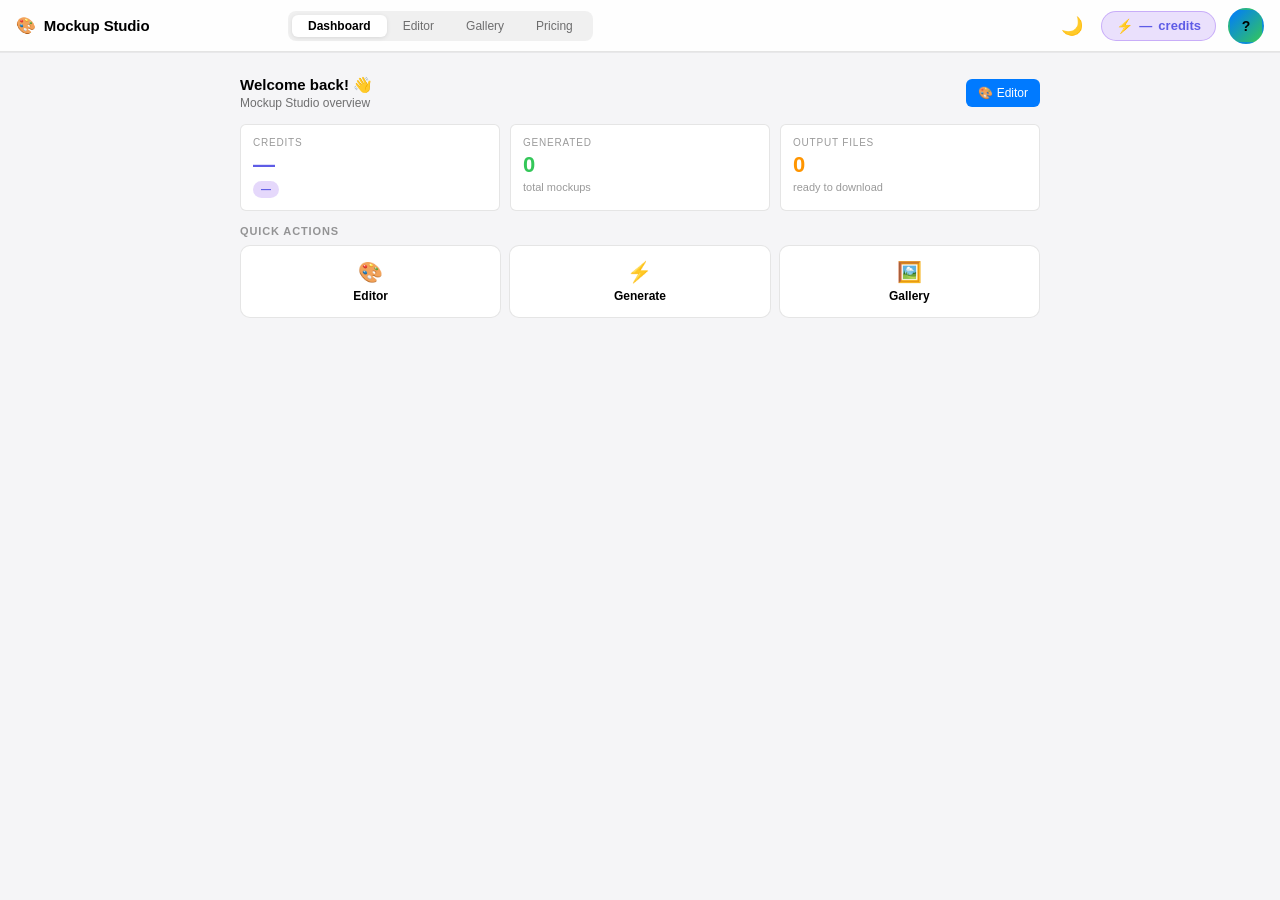
==== templates/index.html @ 8132e17b "feat: complete apple native aesthetic overhaul for all pages" ====
<!DOCTYPE html>
<html lang="en">
<head>
    <meta charset="UTF-8">
    <meta name="viewport" content="width=device-width, initial-scale=1.0">
    <title>Mockup Studio — Professional Mockup Generator</title>
    <meta name="description" content="Create stunning mockups with AI-powered background removal and perspective warping. Upload your designs, generate mockups in seconds.">
    <link rel="preconnect" href="https://fonts.googleapis.com">
    <link href="https://fonts.googleapis.com/css2?family=Inter:wght@300;400;500;600;700;800&display=swap" rel="stylesheet">
    <style>
        :root {
            /* LIGHT MODE (Apple HIG) */
            --bg-primary: #f5f5f7;
            --bg-secondary: #ffffff;
            --bg-card: #ffffff;
            --bg-card-hover: #f0f0f0;
            --border: rgba(0,0,0,0.1);
            --border-active: rgba(0,122,255,0.5);
            --purple: #007aff; /* Apple Blue */
            --purple-light: #5e5ce6;
            --purple-dark: #0056b3;
            --teal: #34c759; /* Apple Green */
            --teal-dark: #24a145;
            --text-primary: #000000;
            --text-secondary: rgba(0,0,0,0.55);
            --text-muted: rgba(0,0,0,0.4);
            --danger: #ff3b30;
            --warning: #ff9500;
            --success: #34c759;
            --radius: 10px;
            --radius-sm: 6px;
            --shadow: 0 4px 24px rgba(0,0,0,0.06);
            --shadow-purple: 0 4px 24px rgba(0,122,255,0.2);
            --sidebar-w: 260px;
            --navbar-h: 52px;
            --nav-bg: rgba(255,255,255,0.85);
            --sidebar-bg: rgba(242, 242, 247, 0.85);
            --modal-bg: rgba(255,255,255,0.85);
            --modal-overlay: rgba(0,0,0,0.2);
        }

        [data-theme="dark"] {
            /* DARK MODE (Apple HIG) */
            --bg-primary: #000000;
            --bg-secondary: #1c1c1e;
            --bg-card: #1c1c1e;
            --bg-card-hover: #2c2c2e;
            --border: rgba(255,255,255,0.15);
            --border-active: rgba(10,132,255,0.5);
            --purple: #0a84ff;
            --purple-light: #5e5ce6;
            --purple-dark: #005bb5;
            --teal: #30d158;
            --teal-dark: #24a145;
            --text-primary: #ffffff;
            --text-secondary: rgba(255,255,255,0.6);
            --text-muted: rgba(255,255,255,0.4);
            --danger: #ff453a;
            --warning: #ff9f0a;
            --success: #30d158;
            --radius: 10px;
            --radius-sm: 6px;
            --shadow: 0 4px 24px rgba(0,0,0,0.5);
            --shadow-purple: 0 4px 24px rgba(10,132,255,0.3);
            --nav-bg: rgba(30, 30, 30, 0.85);
            --sidebar-bg: rgba(40, 40, 43, 0.85);
            --modal-bg: rgba(30, 30, 30, 0.85);
            --modal-overlay: rgba(0,0,0,0.4);
        }

        * { box-sizing: border-box; margin: 0; padding: 0; }
        body {
            font-family: -apple-system, BlinkMacSystemFont, 'SF Pro Text', 'Helvetica Neue', sans-serif;
            -webkit-font-smoothing: antialiased;
            background: var(--bg-primary);
            color: var(--text-primary);
            min-height: 100vh;
            overflow: hidden;
            font-size: 13px;
        }

        /* SCROLLBAR */
        ::-webkit-scrollbar { width: 6px; }
        ::-webkit-scrollbar-track { background: transparent; }
        ::-webkit-scrollbar-thumb { background: rgba(255,255,255,0.1); border-radius: 3px; }

        /* NAVBAR (macOS Toolbar style) */
        .navbar {
            position: fixed; top: 0; left: 0; right: 0; height: var(--navbar-h);
            background: var(--nav-bg); backdrop-filter: saturate(180%) blur(20px);
            border-bottom: 0.5px solid var(--border);
            display: flex; align-items: center; padding: 0 16px; gap: 8px;
            z-index: 1000; box-shadow: 0 1px 0 rgba(0,0,0,0.05);
        }
        .nav-brand { font-size: 15px; font-weight: 600; display: flex; align-items: center; gap: 8px; text-decoration: none; color: var(--text-primary); width: 244px; letter-spacing: -0.01em; }
        .nav-tabs { display: flex; align-items: center; background: rgba(120,120,120,0.1); padding: 4px; border-radius: 8px; margin-left: 20px; }
        .nav-tab {
            padding: 4px 16px; border-radius: 6px; font-size: 12px; font-weight: 500;
            color: var(--text-secondary); cursor: pointer; transition: all 0.2s; border: none; background: transparent; font-family: inherit;
        }
        .nav-tab:hover { color: var(--text-primary); }
        .nav-tab.active { background: var(--bg-card); color: var(--text-primary); box-shadow: 0 1px 4px rgba(0,0,0,0.1); font-weight: 600; }
        .navbar-right { margin-left: auto; display: flex; align-items: center; gap: 12px; }

        .credit-badge {
            display: flex; align-items: center; gap: 6px;
            background: rgba(124,58,237,0.15); border: 1px solid rgba(124,58,237,0.3);
            border-radius: 20px; padding: 6px 14px; font-size: 13px; font-weight: 600;
            color: var(--purple-light); cursor: pointer; transition: all 0.2s;
        }
        .credit-badge:hover { background: rgba(124,58,237,0.25); }
        .credit-badge .icon { font-size: 14px; }
        .user-avatar {
            width: 36px; height: 36px; border-radius: 50%;
            background: linear-gradient(135deg, var(--purple), var(--teal));
            display: flex; align-items: center; justify-content: center;
            font-weight: 700; font-size: 14px; cursor: pointer;
            border: 2px solid transparent; transition: all 0.2s;
        }
        .user-avatar:hover { border-color: var(--purple-light); }

        /* LAYOUT */
        .app-layout {
            display: flex; height: 100vh; padding-top: var(--navbar-h);
        }
        .sidebar {
            width: var(--sidebar-w); background: var(--sidebar-bg); backdrop-filter: saturate(180%) blur(20px);
            border-right: 0.5px solid var(--border);
            display: flex; flex-direction: column; overflow: hidden;
            flex-shrink: 0;
        }
        .sidebar-content { flex: 1; overflow-y: auto; padding: 16px; display: flex; flex-direction: column; gap: 12px; }
        .main-area { flex: 1; overflow: hidden; display: flex; flex-direction: column; background: var(--bg-primary); }

        /* TABS CONTENT */
        .tab-content { display: none; height: 100%; overflow-y: auto; }
        .tab-content.active { display: flex; flex-direction: column; }

        /* CARDS / PANELS */
        .card {
            background: var(--bg-card); border: 1px solid var(--border);
            border-radius: var(--radius); padding: 16px;
            transition: all 0.2s;
        }
        .card:hover { border-color: rgba(255,255,255,0.12); }
        .card-title {
            font-size: 11px; font-weight: 600; text-transform: uppercase;
            letter-spacing: 0.08em; color: var(--text-muted); margin-bottom: 12px;
        }

        /* BUTTONS */
        .btn {
            display: inline-flex; align-items: center; justify-content: center; gap: 6px;
            padding: 6px 12px; border-radius: var(--radius-sm); font-size: 13px;
            font-weight: 500; cursor: pointer; border: none; font-family: inherit;
            transition: all 0.2s; text-decoration: none; width: 100%;
        }
        .btn-primary {
            background: var(--purple); color: white;
        }
        .btn-primary:hover { background: #0071e3; transform: scale(0.98); }
        .btn-success { background: var(--success); color: white; }
        .btn-success:hover { background: #28b84d; transform: scale(0.98); }
        .btn-ghost {
            background: rgba(255,255,255,0.1); color: var(--text-primary);
        }
        .btn-ghost:hover { background: var(--bg-card-hover); color: var(--text-primary); }
        .btn-danger { background: var(--danger); color: white; }
        .btn-danger:hover { background: #dc2626; }
        .btn-sm { padding: 7px 12px; font-size: 12px; }
        .btn-icon-only { width: 36px; height: 36px; padding: 0; }

        /* FILE UPLOAD */
        .upload-area {
            border: 1.5px dashed rgba(255,255,255,0.15); border-radius: var(--radius-sm);
            padding: 16px; text-align: center; cursor: pointer; transition: all 0.2s;
            background: transparent; position: relative; overflow: hidden;
        }
        .upload-area:hover { border-color: var(--purple); background: rgba(124,58,237,0.05); }
        .upload-area input { position: absolute; inset: 0; opacity: 0; cursor: pointer; width: 100%; }
        .upload-area-icon { font-size: 22px; margin-bottom: 6px; }
        .upload-area p { font-size: 12px; color: var(--text-secondary); line-height: 1.4; }
        .upload-area span { color: var(--purple-light); font-weight: 500; }

        /* FILE LIST */
        .file-list { display: flex; flex-direction: column; gap: 4px; max-height: 180px; overflow-y: auto; }
        .file-item {
            display: flex; align-items: center; gap: 8px; padding: 8px 10px;
            border-radius: var(--radius-sm); cursor: pointer; transition: all 0.15s;
            border: 1px solid transparent; font-size: 12px; color: var(--text-secondary);
        }
        .file-item:hover { background: var(--bg-card-hover); color: var(--text-primary); }
        .file-item.selected { background: rgba(124,58,237,0.15); border-color: rgba(124,58,237,0.4); color: var(--purple-light); }
        .file-item .file-thumb {
            width: 28px; height: 28px; border-radius: 4px; object-fit: cover;
            background: rgba(255,255,255,0.05); flex-shrink: 0;
        }
        .file-item .file-name { flex: 1; overflow: hidden; text-overflow: ellipsis; white-space: nowrap; }
        .file-item .del-btn {
            width: 22px; height: 22px; border-radius: 4px; border: none; background: transparent;
            color: var(--text-muted); cursor: pointer; display: none; align-items: center;
            justify-content: center; font-size: 13px; flex-shrink: 0; transition: all 0.15s;
            padding: 0;
        }
        .file-item:hover .del-btn { display: flex; }
        .file-item .del-btn:hover { background: rgba(239,68,68,0.15); color: var(--danger); }

        /* EDITOR WORKSPACE */
        .editor-layout { display: flex; height: 100%; }
        .editor-main { flex: 1; display: flex; flex-direction: column; align-items: center; justify-content: center; padding: 24px; overflow: hidden; }
        .workspace-container {
            position: relative; display: inline-block; user-select: none;
            border-radius: var(--radius); overflow: visible;
            box-shadow: 0 0 0 1px var(--border), var(--shadow);
            max-width: 100%; max-height: calc(100vh - var(--navbar-h) - 80px);
        }
        #tshirt-img { display: block; max-width: 100%; max-height: calc(100vh - var(--navbar-h) - 80px); border-radius: var(--radius); pointer-events: none; }
        #clip-container { position: absolute; top: 0; left: 0; width: 100%; height: 100%; pointer-events: none; clip-path: url(#my-clip); }
        #design-img { position: absolute; top: 0; left: 0; transform-origin: 0 0; opacity: 0.9; pointer-events: none; display: none; }
        #svg-overlay { position: absolute; top: 0; left: 0; width: 100%; height: 100%; z-index: 10; pointer-events: none; overflow: visible; display: none; }
        #poly-visible { fill: rgba(124,58,237,0.08); stroke: var(--purple-light); stroke-width: 2; stroke-dasharray: 5,3; cursor: move; pointer-events: fill; }
        #poly-mask { fill: rgba(239,68,68,0.12); stroke: var(--danger); stroke-width: 2; pointer-events: none; }
        .mask-point { fill: var(--danger); pointer-events: fill; cursor: pointer; }
        .edge-line { stroke: transparent; stroke-width: 16; pointer-events: fill; }
        .handle {
            position: absolute; width: 18px; height: 18px;
            background: var(--purple); border: 2.5px solid white;
            border-radius: 50%; transform: translate(-50%,-50%); cursor: grab;
            z-index: 20; display: none; box-shadow: 0 2px 8px rgba(124,58,237,0.5);
            transition: transform 0.1s, background 0.1s;
        }
        .handle:hover { transform: translate(-50%,-50%) scale(1.2); background: var(--purple-light); }
        .handle:active { cursor: grabbing; }
        .workspace-placeholder {
            display: flex; flex-direction: column; align-items: center; justify-content: center;
            gap: 16px; padding: 60px; color: var(--text-muted); text-align: center;
        }
        .workspace-placeholder .big-icon { font-size: 64px; opacity: 0.3; }
        .workspace-placeholder h3 { font-size: 18px; color: var(--text-secondary); }
        .workspace-placeholder p { font-size: 13px; line-height: 1.6; }

        /* DASHBOARD */
        .dashboard-grid { display: grid; grid-template-columns: repeat(auto-fit, minmax(200px, 1fr)); gap: 16px; }
        .stat-card {
            background: var(--bg-card); border: 1px solid var(--border);
            border-radius: var(--radius); padding: 20px; transition: all 0.2s;
        }
        .stat-card:hover { border-color: var(--border-active); transform: translateY(-2px); }
        .stat-card .stat-label { font-size: 11px; color: var(--text-muted); text-transform: uppercase; letter-spacing: 0.08em; margin-bottom: 8px; }
        .stat-card .stat-value { font-size: 32px; font-weight: 800; }
        .stat-card .stat-sub { font-size: 12px; color: var(--text-muted); margin-top: 4px; }
        .stat-purple .stat-value { color: var(--purple-light); }
        .stat-teal .stat-value { color: var(--teal); }
        .stat-warning .stat-value { color: var(--warning); }

        /* PRICING */
        .pricing-grid { display: grid; grid-template-columns: repeat(auto-fit, minmax(240px, 1fr)); gap: 20px; }
        .pricing-card {
            background: var(--bg-card); border: 1px solid var(--border);
            border-radius: var(--radius); padding: 24px; position: relative;
            transition: all 0.2s;
        }
        .pricing-card:hover { transform: translateY(-4px); box-shadow: var(--shadow); }
        .pricing-card.featured { border-color: var(--purple); background: rgba(124,58,237,0.08); }
        .pricing-card.featured::before {
            content: 'MOST POPULAR'; position: absolute; top: -12px; left: 50%; transform: translateX(-50%);
            background: var(--purple); color: white; font-size: 10px; font-weight: 700;
            padding: 3px 12px; border-radius: 20px; letter-spacing: 0.1em;
        }
        .plan-name { font-size: 14px; font-weight: 700; color: var(--text-secondary); margin-bottom: 8px; }
        .plan-price { font-size: 36px; font-weight: 800; margin-bottom: 4px; }
        .plan-price span { font-size: 14px; font-weight: 400; color: var(--text-muted); }
        .plan-credits { font-size: 13px; color: var(--purple-light); margin-bottom: 20px; font-weight: 600; }
        .plan-features { list-style: none; display: flex; flex-direction: column; gap: 10px; margin-bottom: 24px; }
        .plan-features li { font-size: 13px; color: var(--text-secondary); display: flex; align-items: center; gap: 8px; }
        .plan-features li::before { content: '✓'; color: var(--teal); font-weight: 700; }

        /* GALLERY */
        .gallery-grid { display: grid; grid-template-columns: repeat(auto-fill, minmax(200px, 1fr)); gap: 12px; }
        .gallery-item { position: relative; border-radius: var(--radius-sm); overflow: hidden; aspect-ratio: 1; background: var(--bg-card); border: 1px solid var(--border); cursor: pointer; group: true; }
        .gallery-item img { width: 100%; height: 100%; object-fit: cover; transition: transform 0.3s; }
        .gallery-item:hover img { transform: scale(1.05); }
        .gallery-item .overlay {
            position: absolute; inset: 0; background: rgba(0,0,0,0.6); opacity: 0;
            display: flex; align-items: center; justify-content: center;
            transition: opacity 0.2s;
        }
        .gallery-item:hover .overlay { opacity: 1; }

        /* TOASTS */
        .toast-container { position: fixed; bottom: 24px; right: 24px; z-index: 9999; display: flex; flex-direction: column; gap: 8px; }
        .toast {
            background: var(--bg-secondary); border: 1px solid var(--border);
            border-radius: var(--radius-sm); padding: 14px 18px; font-size: 13px;
            box-shadow: var(--shadow); display: flex; align-items: center; gap: 10px;
            animation: slideIn 0.3s ease; max-width: 320px;
        }
        .toast.success { border-left: 3px solid var(--success); }
        .toast.error { border-left: 3px solid var(--danger); }
        .toast.warning { border-left: 3px solid var(--warning); }
        @keyframes slideIn { from { transform: translateX(100%); opacity: 0; } to { transform: translateX(0); opacity: 1; } }
        @keyframes slideOut { to { transform: translateX(120%); opacity: 0; } }

        /* MODAL */
        .modal-overlay {
            position: fixed; inset: 0; background: var(--modal-overlay); backdrop-filter: blur(10px);
            z-index: 9000; display: none; align-items: center; justify-content: center;
        }
        .modal-overlay.open { display: flex; }
        .modal {
            background: var(--modal-bg); backdrop-filter: saturate(180%) blur(40px); border: 0.5px solid var(--border);
            border-radius: 18px; padding: 32px; width: 100%; max-width: 440px;
            box-shadow: 0 24px 80px rgba(0,0,0,0.4);
            animation: modalIn 0.25s cubic-bezier(0.175, 0.885, 0.32, 1.275);
        }
        @keyframes modalIn { from { transform: scale(0.95) translateY(10px); opacity: 0; } to { transform: scale(1) translateY(0); opacity: 1; } }
        .modal h2 { font-size: 22px; font-weight: 800; margin-bottom: 8px; }
        .modal p { color: var(--text-secondary); font-size: 13px; margin-bottom: 24px; }
        .modal-tabs { display: flex; border-bottom: 1px solid var(--border); margin-bottom: 24px; }
        .modal-tab { flex: 1; text-align: center; padding: 10px; cursor: pointer; font-size: 13px; font-weight: 600; color: var(--text-muted); border-bottom: 2px solid transparent; transition: all 0.2s; }
        .modal-tab.active { color: var(--purple-light); border-color: var(--purple); }
        .modal-form { display: none; flex-direction: column; gap: 14px; }
        .modal-form.active { display: flex; }
        .form-group { display: flex; flex-direction: column; gap: 6px; }
        .form-label { font-size: 12px; font-weight: 600; color: var(--text-secondary); }
        .form-input {
            background: var(--bg-card); border: 1px solid var(--border); border-radius: var(--radius-sm);
            padding: 11px 14px; font-size: 13px; color: var(--text-primary); font-family: inherit;
            transition: border-color 0.2s; outline: none;
        }
        .form-input:focus { border-color: var(--purple); }
        .form-divider { text-align: center; color: var(--text-muted); font-size: 12px; position: relative; }
        .form-divider::before, .form-divider::after { content: ''; position: absolute; top: 50%; width: 40%; height: 1px; background: var(--border); }
        .form-divider::before { left: 0; } .form-divider::after { right: 0; }

        /* LOADER OVERLAY */
        .loader-overlay {
            position: fixed; inset: 0; background: rgba(10,10,15,0.85); backdrop-filter: blur(4px);
            z-index: 9998; display: none; align-items: center; justify-content: center; flex-direction: column; gap: 20px;
        }
        .loader-overlay.open { display: flex; }
        .spinner { width: 48px; height: 48px; border: 3px solid rgba(124,58,237,0.2); border-top-color: var(--purple); border-radius: 50%; animation: spin 0.8s linear infinite; }
        @keyframes spin { to { transform: rotate(360deg); } }
        .loader-text { font-size: 15px; color: var(--text-secondary); }

        /* AD AREAS */
        .ad-container { border-radius: var(--radius-sm); overflow: hidden; }
        .ad-placeholder { background: rgba(255,255,255,0.02); border: 1px dashed rgba(255,255,255,0.08); border-radius: var(--radius-sm); padding: 12px; text-align: center; font-size: 11px; color: var(--text-muted); }

        /* BADGE */
        .badge { display: inline-flex; align-items: center; padding: 3px 8px; border-radius: 20px; font-size: 11px; font-weight: 600; }
        .badge-purple { background: rgba(124,58,237,0.2); color: var(--purple-light); }
        .badge-teal { background: rgba(6,214,160,0.15); color: var(--teal); }
        .badge-warning { background: rgba(245,158,11,0.15); color: var(--warning); }

        /* USER MENU */
        .user-dropdown {
            position: absolute; top: calc(var(--navbar-h) + 8px); right: 16px;
            background: var(--bg-secondary); border: 1px solid var(--border);
            border-radius: var(--radius); width: 220px; z-index: 1001;
            box-shadow: var(--shadow); display: none; overflow: hidden;
        }
        .user-dropdown.open { display: block; }
        .user-dropdown-header { padding: 16px; border-bottom: 1px solid var(--border); }
        .user-dropdown-header .name { font-weight: 700; font-size: 14px; }
        .user-dropdown-header .email { font-size: 12px; color: var(--text-muted); margin-top: 2px; }
        .user-dropdown-item { padding: 10px 16px; font-size: 13px; cursor: pointer; display: flex; align-items: center; gap: 8px; color: var(--text-secondary); transition: all 0.15s; }
        .user-dropdown-item:hover { background: var(--bg-card-hover); color: var(--text-primary); }
        .user-dropdown-item.danger:hover { background: rgba(239,68,68,0.1); color: var(--danger); }

        /* PROGRESS BAR */
        .progress-bar-container { background: rgba(255,255,255,0.06); border-radius: 4px; height: 6px; overflow: hidden; }
        .progress-bar { height: 100%; background: linear-gradient(90deg, var(--purple), var(--teal)); border-radius: 4px; transition: width 0.4s ease; width: 0%; }

        /* CREDIT LOW WARNING */
        .credit-warning {
            background: rgba(245,158,11,0.1); border: 1px solid rgba(245,158,11,0.3);
            border-radius: var(--radius-sm); padding: 12px 16px; font-size: 13px;
            color: var(--warning); display: none; align-items: center; gap: 10px; margin-bottom: 12px;
        }
        .credit-warning.show { display: flex; }

        /* Section headers */
        .section-header { display: flex; align-items: center; justify-content: space-between; margin-bottom: 20px; }
        .section-header h2 { font-size: 22px; font-weight: 800; }

        /* Scrollable main areas */
        .scrollable-page { padding: 28px; overflow-y: auto; height: 100%; }
    </style>
</head>
<body>

<!-- NAVBAR -->
<nav class="navbar">
    <a href="/" class="nav-brand">
        <div class="nav-logo" style="font-size:16px;">🎨</div> Mockup Studio
    </a>
    <div class="nav-tabs">
        <button class="nav-tab active" data-tab="dashboard">Dashboard</button>
        <button class="nav-tab" data-tab="editor">Editor</button>
        <button class="nav-tab" data-tab="gallery">Gallery</button>
        <button class="nav-tab" data-tab="pricing">Pricing</button>
    </div>
    <div class="navbar-right">
        <button class="btn btn-ghost" id="theme-toggle" onclick="toggleTheme()" style="padding: 6px; width: auto; border:none; background:transparent; font-size:18px;">🌙</button>
        <div class="credit-badge" id="credit-badge" onclick="switchTab('pricing')">
            <span class="icon">⚡</span>
            <span id="credit-count">—</span> credits
        </div>
        <div class="user-avatar" id="user-avatar-btn" onclick="toggleUserMenu()">?</div>
    </div>
</nav>

<!-- USER DROPDOWN -->
<div class="user-dropdown" id="user-dropdown">
    <div class="user-dropdown-header">
        <div class="name" id="dd-name">—</div>
        <div class="email" id="dd-email">—</div>
    </div>
    <div class="user-dropdown-item" onclick="switchTab('pricing')">⚡ Buy Credits</div>
    <div class="user-dropdown-item" id="admin-link" style="display:none;" onclick="window.open('/admin','_blank')">🛠️ Admin Panel</div>
    <div class="user-dropdown-item danger" id="logout-btn" onclick="doLogout()">↩ Sign Out</div>
</div>

<!-- AUTH MODAL -->
<div class="modal-overlay" id="auth-modal">
    <div class="modal">
        <h2>Welcome back 👋</h2>
        <p>Sign in or create an account to start generating mockups</p>
        <div class="modal-tabs">
            <div class="modal-tab active" data-authtab="login">Sign In</div>
            <div class="modal-tab" data-authtab="register">Create Account</div>
        </div>
        <form class="modal-form active" id="login-form">
            <div class="form-group">
                <label class="form-label">Email</label>
                <input class="form-input" type="email" id="login-email" placeholder="you@example.com" required>
            </div>
            <div class="form-group">
                <label class="form-label">Password</label>
                <input class="form-input" type="password" id="login-password" placeholder="••••••••" required>
            </div>
            <button type="submit" class="btn btn-primary">Sign In →</button>
        </form>
        <form class="modal-form" id="register-form">
            <div class="form-group">
                <label class="form-label">Full Name</label>
                <input class="form-input" type="text" id="reg-name" placeholder="John Doe" required>
            </div>
            <div class="form-group">
                <label class="form-label">Email</label>
                <input class="form-input" type="email" id="reg-email" placeholder="you@example.com" required>
            </div>
            <div class="form-group">
                <label class="form-label">Password</label>
                <input class="form-input" type="password" id="reg-password" placeholder="Min. 6 characters" required>
            </div>
            <button type="submit" class="btn btn-primary">Create Account & Get 20 Free Credits →</button>
        </form>
    </div>
</div>

<!-- LOADER -->
<div class="loader-overlay" id="loader">
    <div class="spinner"></div>
    <div class="loader-text" id="loader-text">Processing...</div>
</div>

<!-- TOAST CONTAINER -->
<div class="toast-container" id="toast-container"></div>

<!-- APP LAYOUT -->
<div class="app-layout">
    <!-- SIDEBAR (Editor only) -->
    <aside class="sidebar" id="sidebar" style="display:none;">
        <div class="sidebar-content">

            <div class="credit-warning" id="credit-warning">
                ⚠️ Low credits! <a href="#" onclick="switchTab('pricing')" style="color:var(--warning);font-weight:600;">Top up →</a>
            </div>

            <!-- TEMPLATES -->
            <div class="card">
                <div class="card-title">Background Templates</div>
                <div class="file-list" id="bg-list"></div>
                <div style="margin-top:10px;">
                    <div class="upload-area">
                        <input type="file" id="upload-bg" accept="image/*">
                        <div class="upload-area-icon">🖼️</div>
                        <p><span>Upload</span> new template</p>
                    </div>
                </div>
            </div>

            <!-- DESIGNS -->
            <div class="card">
                <div class="card-title">Designs (Bulk Upload)</div>
                <div class="file-list" id="design-list" style="margin-bottom:10px;"></div>
                <div class="upload-area">
                    <input type="file" id="upload-designs-bulk" accept="image/*" multiple>
                    <div class="upload-area-icon">🎨</div>
                    <p><span>Upload</span> designs for production</p>
                </div>
            </div>

            <!-- CONTROLS -->
            <div class="card">
                <div class="card-title">Warp Controls</div>
                <button class="btn btn-danger btn-sm" id="btn-draw-mask" style="margin-bottom:8px;">✂️ Draw Mask</button>
                <button class="btn btn-ghost btn-sm" id="btn-clear-mask">🗑️ Clear Mask</button>
                <div style="margin-top:10px;">
                    <div class="upload-area">
                        <input type="file" id="upload-design" accept="image/*">
                        <div class="upload-area-icon">👁️</div>
                        <p><span>Preview</span> a design</p>
                    </div>
                </div>
            </div>

            <!-- AI TOOLS -->
            <div class="card">
                <div class="card-title">AI Tools — 2 credits</div>
                <div class="upload-area">
                    <input type="file" id="upload-rembg" accept="image/*">
                    <div class="upload-area-icon">🤖</div>
                    <p><span>Remove background</span> with AI</p>
                </div>
            </div>

            <!-- SAVE & GENERATE -->
            <button class="btn btn-ghost" id="btn-save" style="margin-bottom:8px;">💾 Save Settings</button>
            <button class="btn btn-success" id="btn-generate" style="flex-direction:column; padding:12px;">
                <span>⚡ Generate All Mockups</span>
                <span id="generate-cost-label" style="font-size:10px; font-weight:600; opacity:0.9; margin-top:4px;">Cost: 0 credits</span>
            </button>

            <!-- AD SLOT (sidebar) -->
            <div class="ad-container" id="sidebar-ad"></div>
        </div>
    </aside>

    <!-- MAIN -->
    <main class="main-area">

        <!-- DASHBOARD TAB -->
        <div class="tab-content active scrollable-page" id="tab-dashboard" style="padding:24px 20px;">
            <div style="max-width:800px; margin:0 auto; width:100%;">
            <!-- HEADER ROW -->
            <div style="display:flex;align-items:center;justify-content:space-between;margin-bottom:14px;">
                <div>
                    <div id="welcome-msg" style="font-size:15px;font-weight:700;">Welcome back! 👋</div>
                    <div style="color:var(--text-secondary);font-size:12px;margin-top:2px;">Mockup Studio overview</div>
                </div>
                <button class="btn btn-primary btn-sm" style="width:auto;" onclick="switchTab('editor')">🎨 Editor</button>
            </div>

            <!-- STAT CARDS -->
            <div style="display:grid;grid-template-columns:repeat(3,1fr);gap:10px;margin-bottom:14px;">
                <div style="background:var(--bg-card);border:1px solid var(--border);border-radius:var(--radius-sm);padding:12px;">
                    <div style="font-size:10px;color:var(--text-muted);text-transform:uppercase;letter-spacing:0.08em;margin-bottom:4px;">Credits</div>
                    <div style="font-size:22px;font-weight:800;color:var(--purple-light);" id="stat-credits">—</div>
                    <div style="margin-top:3px;"><span id="stat-plan" class="badge badge-purple" style="font-size:10px;">—</span></div>
                </div>
                <div style="background:var(--bg-card);border:1px solid var(--border);border-radius:var(--radius-sm);padding:12px;">
                    <div style="font-size:10px;color:var(--text-muted);text-transform:uppercase;letter-spacing:0.08em;margin-bottom:4px;">Generated</div>
                    <div style="font-size:22px;font-weight:800;color:var(--teal);" id="stat-generated">0</div>
                    <div style="font-size:11px;color:var(--text-muted);margin-top:3px;">total mockups</div>
                </div>
                <div style="background:var(--bg-card);border:1px solid var(--border);border-radius:var(--radius-sm);padding:12px;">
                    <div style="font-size:10px;color:var(--text-muted);text-transform:uppercase;letter-spacing:0.08em;margin-bottom:4px;">Output Files</div>
                    <div style="font-size:22px;font-weight:800;color:var(--warning);" id="stat-output">0</div>
                    <div style="font-size:11px;color:var(--text-muted);margin-top:3px;">ready to download</div>
                </div>
            </div>

            <!-- QUICK ACTIONS -->
            <div style="font-size:11px;font-weight:600;text-transform:uppercase;letter-spacing:0.08em;color:var(--text-muted);margin-bottom:8px;">Quick Actions</div>
            <div style="display:grid;grid-template-columns:repeat(3,1fr);gap:8px;margin-bottom:14px;">
                <div class="card" style="cursor:pointer;text-align:center;padding:14px 10px;" onclick="switchTab('editor')">
                    <div style="font-size:20px;margin-bottom:5px;">🎨</div>
                    <div style="font-weight:700;font-size:12px;">Editor</div>
                </div>
                <div class="card" style="cursor:pointer;text-align:center;padding:14px 10px;" onclick="quickGenerate()">
                    <div style="font-size:20px;margin-bottom:5px;">⚡</div>
                    <div style="font-weight:700;font-size:12px;">Generate</div>
                </div>
                <div class="card" style="cursor:pointer;text-align:center;padding:14px 10px;" onclick="switchTab('gallery')">
                    <div style="font-size:20px;margin-bottom:5px;">🖼️</div>
                    <div style="font-weight:700;font-size:12px;">Gallery</div>
                </div>
            </div>

            <!-- AD -->
            <div class="ad-container" id="dashboard-ad"></div>
            </div>
        </div>

        <!-- EDITOR TAB -->
        <div class="tab-content" id="tab-editor">
            <div class="editor-layout">
                <div class="editor-main">
                    <div id="workspace-placeholder" class="workspace-placeholder">
                        <div class="big-icon">🎨</div>
                        <h3>No template selected</h3>
                        <p>Choose a background template from the left panel to start setting up warp points and masks</p>
                    </div>
                    <div class="workspace-container" id="workspace" style="display:none;">
                        <img id="tshirt-img" src="" alt="">
                        <svg width="0" height="0" style="position:absolute;">
                            <defs><clipPath id="my-clip"><polygon id="poly-clip" points="0,0 0,0 0,0 0,0"/></clipPath></defs>
                        </svg>
                        <div id="clip-container"><img id="design-img" src="" alt=""></div>
                        <svg id="svg-overlay">
                            <polygon id="poly-mask" points=""/>
                            <g id="mask-points-group"></g>
                            <polygon id="poly-visible" points="0,0 0,0 0,0 0,0"/>
                            <line id="edge-top" class="edge-line" x1="0" y1="0" x2="0" y2="0"/>
                            <line id="edge-right" class="edge-line" x1="0" y1="0" x2="0" y2="0"/>
                            <line id="edge-bottom" class="edge-line" x1="0" y1="0" x2="0" y2="0"/>
                            <line id="edge-left" class="edge-line" x1="0" y1="0" x2="0" y2="0"/>
                        </svg>
                        <div class="handle" id="pt-tl"></div>
                        <div class="handle" id="pt-tr"></div>
                        <div class="handle" id="pt-br"></div>
                        <div class="handle" id="pt-bl"></div>
                    </div>
                </div>
            </div>
        </div>

        <!-- GALLERY TAB -->
        <div class="tab-content scrollable-page" id="tab-gallery">
            <div class="section-header">
                <div>
                    <h2>Gallery</h2>
                    <p style="color:var(--text-secondary);font-size:13px;margin-top:4px;">All your generated mockups</p>
                </div>
                <button class="btn btn-ghost" style="width:auto;" id="refresh-gallery-btn">🔄 Refresh</button>
            </div>
            <div class="gallery-grid" id="gallery-grid">
                <div style="color:var(--text-muted);font-size:13px;grid-column:1/-1;text-align:center;padding:40px;">
                    Loading gallery...
                </div>
            </div>
        </div>

        <!-- PRICING TAB -->
        <div class="tab-content scrollable-page" id="tab-pricing">
            <div class="section-header">
                <div>
                    <h2>Plans & Credits</h2>
                    <p style="color:var(--text-secondary);font-size:13px;margin-top:4px;">Choose the right plan for your workflow</p>
                </div>
            </div>

            <div class="pricing-grid" id="pricing-grid"></div>

            <div style="margin-top:40px;">
                <h2 style="font-size:18px;margin-bottom:20px;">Credit Packages (Top Up)</h2>
                <div style="display:grid;grid-template-columns:repeat(auto-fit,minmax(180px,1fr));gap:16px;" id="credit-packages-grid"></div>
            </div>

            <div style="margin-top:40px;background:var(--bg-card);border:1px solid var(--border);border-radius:var(--radius);padding:24px;">
                <h3 style="margin-bottom:16px;font-size:16px;">Credit Cost Reference</h3>
                <div style="display:flex;flex-direction:column;gap:10px;" id="credit-costs-list"></div>
            </div>
        </div>

    </main>
</div>

<script>
// ─── THEME ───────────────────────────────────────────────
const savedTheme = localStorage.getItem('theme') || (window.matchMedia('(prefers-color-scheme: dark)').matches ? 'dark' : 'light');
document.documentElement.setAttribute('data-theme', savedTheme);
window.addEventListener('DOMContentLoaded', () => {
    const btn = document.getElementById('theme-toggle');
    if(btn) btn.textContent = savedTheme === 'dark' ? '☀️' : '🌙';
});
function toggleTheme() {
    const current = document.documentElement.getAttribute('data-theme');
    const next = current === 'dark' ? 'light' : 'dark';
    document.documentElement.setAttribute('data-theme', next);
    localStorage.setItem('theme', next);
    const btn = document.getElementById('theme-toggle');
    if(btn) btn.textContent = next === 'dark' ? '☀️' : '🌙';
}

// ─── STATE ───────────────────────────────────────────────
let currentUser = null;
let guestCredits = 20;
let globalConfig = {};
let siteConfig = {};
let currentBgFile = null;
let points = [];
let maskPoints = [];
let isDrawingMask = false;
let draggingType = null, draggingIdx = -1;
let dragStartX = 0, dragStartY = 0, originalPoints = [];
let imgNaturalWidth = 1, imgNaturalHeight = 1;
let designW = 100, designH = 100;

// ─── DOM ─────────────────────────────────────────────────
const handles = ['pt-tl','pt-tr','pt-br','pt-bl'].map(id => document.getElementById(id));
const edges = ['edge-top','edge-right','edge-bottom','edge-left'].map(id => document.getElementById(id));
const polyVisible = document.getElementById('poly-visible');
const polyClip = document.getElementById('poly-clip');
const polyMask = document.getElementById('poly-mask');
const maskPointsGroup = document.getElementById('mask-points-group');
const workspace = document.getElementById('workspace');
const tshirtImg = document.getElementById('tshirt-img');
const designImg = document.getElementById('design-img');
const svgOverlay = document.getElementById('svg-overlay');

// ─── TOASTS ──────────────────────────────────────────────
function showToast(msg, type='success', duration=4000) {
    const c = document.getElementById('toast-container');
    const t = document.createElement('div');
    t.className = `toast ${type}`;
    const icon = type==='success'?'✅':type==='error'?'❌':'⚠️';
    t.innerHTML = `<span>${icon}</span><span>${msg}</span>`;
    c.appendChild(t);
    setTimeout(() => { t.style.animation = 'slideOut 0.3s ease forwards'; setTimeout(()=>t.remove(), 300); }, duration);
}

// ─── LOADER ──────────────────────────────────────────────
function showLoader(text='Processing...') {
    document.getElementById('loader-text').innerText = text;
    document.getElementById('loader').classList.add('open');
}
function hideLoader() { document.getElementById('loader').classList.remove('open'); }

// ─── TABS ────────────────────────────────────────────────
function switchTab(tab) {
    document.querySelectorAll('.nav-tab').forEach(t => t.classList.toggle('active', t.dataset.tab === tab));
    document.querySelectorAll('.tab-content').forEach(t => t.classList.toggle('active', t.id === `tab-${tab}`));
    const sidebar = document.getElementById('sidebar');
    sidebar.style.display = tab === 'editor' ? 'flex' : 'none';
    if (tab === 'gallery') loadGallery();
    if (tab === 'pricing') loadPricing();
    if (tab === 'dashboard') loadDashboard();
}
document.querySelectorAll('.nav-tab').forEach(t => t.addEventListener('click', () => switchTab(t.dataset.tab)));

// ─── AUTH ─────────────────────────────────────────────────
async function loadMe() {
    const res = await fetch('/api/auth/me');
    const data = await res.json();
    currentUser = data.user;
    if (data.guest_credits !== undefined) guestCredits = data.guest_credits;
    updateUserUI();
    // Auth is optional — guests can use the tool freely
}
function updateUserUI() {
    const av = document.getElementById('user-avatar-btn');
    if (!currentUser) {
        av.textContent = '?';
        document.getElementById('credit-count').textContent = guestCredits;
        document.getElementById('dd-name').textContent = 'Guest';
        document.getElementById('dd-email').textContent = 'Not signed in';
        document.getElementById('stat-credits').textContent = guestCredits;
        document.getElementById('stat-plan').textContent = 'GUEST';
        document.getElementById('stat-plan').className = 'badge badge-warning';
        document.getElementById('stat-generated').textContent = '—';
        document.getElementById('welcome-msg').textContent = 'Welcome to Mockup Studio! 👋';
        document.getElementById('admin-link').style.display = 'none';
        document.getElementById('logout-btn').textContent = '→ Sign In';
        document.getElementById('logout-btn').onclick = showAuthModal;
        document.getElementById('logout-btn').className = 'user-dropdown-item';
        return;
    }
    av.textContent = currentUser.name[0].toUpperCase();
    document.getElementById('credit-count').textContent = currentUser.credits;
    document.getElementById('dd-name').textContent = currentUser.name;
    document.getElementById('dd-email').textContent = currentUser.email;
    document.getElementById('stat-credits').textContent = currentUser.credits;
    document.getElementById('stat-plan').textContent = currentUser.plan.toUpperCase();
    document.getElementById('stat-plan').className = `badge badge-${currentUser.plan === 'business' ? 'teal' : currentUser.plan === 'pro' ? 'purple' : 'warning'}`;
    document.getElementById('stat-generated').textContent = currentUser.total_generated || 0;
    document.getElementById('welcome-msg').textContent = `Welcome back, ${currentUser.name}! 👋`;
    if (currentUser.is_admin) document.getElementById('admin-link').style.display = 'flex';
    document.getElementById('logout-btn').textContent = '↩ Sign Out';
    document.getElementById('logout-btn').onclick = doLogout;
    const warn = document.getElementById('credit-warning');
    warn.classList.toggle('show', currentUser.credits < 10);
}
function showAuthModal() { document.getElementById('auth-modal').classList.add('open'); }
function toggleUserMenu() { document.getElementById('user-dropdown').classList.toggle('open'); }
document.addEventListener('click', e => {
    const dd = document.getElementById('user-dropdown');
    const btn = document.getElementById('user-avatar-btn');
    if (!dd.contains(e.target) && !btn.contains(e.target)) dd.classList.remove('open');
});
document.querySelectorAll('.modal-tab').forEach(t => {
    t.addEventListener('click', () => {
        document.querySelectorAll('.modal-tab').forEach(x => x.classList.toggle('active', x === t));
        document.querySelectorAll('.modal-form').forEach(f => f.classList.toggle('active', f.id === `${t.dataset.authtab}-form`));
    });
});
document.getElementById('login-form').addEventListener('submit', async e => {
    e.preventDefault();
    const res = await fetch('/api/auth/login', { method:'POST', headers:{'Content-Type':'application/json'}, body: JSON.stringify({ email: document.getElementById('login-email').value, password: document.getElementById('login-password').value }) });
    const data = await res.json();
    if (data.error) { showToast(data.error, 'error'); return; }
    currentUser = data.user;
    document.getElementById('auth-modal').classList.remove('open');
    updateUserUI(); showToast('Welcome back! 🎉');
});
document.getElementById('register-form').addEventListener('submit', async e => {
    e.preventDefault();
    const res = await fetch('/api/auth/register', { method:'POST', headers:{'Content-Type':'application/json'}, body: JSON.stringify({ name: document.getElementById('reg-name').value, email: document.getElementById('reg-email').value, password: document.getElementById('reg-password').value }) });
    const data = await res.json();
    if (data.error) { showToast(data.error, 'error'); return; }
    currentUser = data.user;
    document.getElementById('auth-modal').classList.remove('open');
    updateUserUI(); showToast(`Welcome! You got ${data.user.credits} free credits 🎉`);
});
async function doLogout() {
    await fetch('/api/auth/logout', {method:'POST'});
    currentUser = null; document.getElementById('user-dropdown').classList.remove('open');
    showAuthModal();
}

// ─── SITE CONFIG & ADS ────────────────────────────────────
async function loadSiteConfig() {
    const res = await fetch('/api/site-config');
    siteConfig = await res.json();
    renderAds();
}
function renderAds() {
    if (!currentUser || currentUser.plan === 'free') {
        if (siteConfig.adsense_enabled && siteConfig.adsense_client_id) {
            const script = document.createElement('script');
            script.async = true;
            script.src = `https://pagead2.googlesyndication.com/pagead/js/adsbygoogle.js?client=${siteConfig.adsense_client_id}`;
            script.crossOrigin = 'anonymous';
            document.head.appendChild(script);
        }
        if (siteConfig.sponsor_enabled && siteConfig.sponsor_banner_html) {
            document.getElementById('sidebar-ad').innerHTML = siteConfig.sponsor_banner_html;
            document.getElementById('dashboard-ad').innerHTML = siteConfig.sponsor_banner_html;
        }
    }
}

// ─── DASHBOARD ───────────────────────────────────────────
async function loadDashboard() {
    const res = await fetch('/api/gallery');
    const files = await res.json();
    document.getElementById('stat-output').textContent = files.length;
}

// ─── EDITOR ──────────────────────────────────────────────
async function deleteFile(type, filename, e) {
    e.stopPropagation();
    if (!confirm(`Delete "${filename}"?`)) return;
    const res = await fetch('/api/delete', {
        method: 'POST',
        headers: {'Content-Type': 'application/json'},
        body: JSON.stringify({type, filename})
    });
    const data = await res.json();
    if (data.status === 'success') {
        showToast(`"${filename}" deleted`);
        if (type === 'background') { loadBackgrounds(); if (currentBgFile === filename) { currentBgFile = null; workspace.style.display = 'none'; document.getElementById('workspace-placeholder').style.display = 'flex'; } }
        else loadDesigns();
    } else {
        showToast(data.error || 'Delete failed', 'error');
    }
}

async function loadBackgrounds() {
    const res = await fetch('/api/backgrounds');
    const files = await res.json();
    const list = document.getElementById('bg-list');
    list.innerHTML = '';
    if (!files.length) { list.innerHTML = '<div style="padding:10px;font-size:12px;color:var(--text-muted)">No templates yet</div>'; updateGenerateCost(); return; }
    files.forEach(file => {
        const item = document.createElement('div');
        item.className = 'file-item';
        if (file === currentBgFile) item.classList.add('selected');
        item.innerHTML = `<img class="file-thumb" src="/backgrounds/${encodeURIComponent(file)}" onerror="this.style.display='none'"><span class="file-name" title="${file}">${file}</span><button class="del-btn" title="Delete">🗑</button>`;
        item.querySelector('.file-name').onclick = () => { document.querySelectorAll('#bg-list .file-item').forEach(x=>x.classList.remove('selected')); item.classList.add('selected'); selectBackground(file); };
        item.querySelector('.del-btn').onclick = (e) => deleteFile('background', file, e);
        list.appendChild(item);
    });
    updateGenerateCost();
}

async function loadDesigns() {
    const res = await fetch('/api/designs');
    const files = await res.json();
    const list = document.getElementById('design-list');
    list.innerHTML = '';
    if (!files.length) { list.innerHTML = '<div style="padding:10px;font-size:12px;color:var(--text-muted)">No designs yet. Upload above.</div>'; updateGenerateCost(); return; }
    files.forEach(file => {
        const item = document.createElement('div');
        item.className = 'file-item';
        item.innerHTML = `<img class="file-thumb" src="/tasarim/${encodeURIComponent(file)}" onerror="this.style.display='none'"><span class="file-name" title="${file}">${file}</span><button class="del-btn" title="Delete">🗑</button>`;
        item.querySelector('.del-btn').onclick = (e) => deleteFile('design', file, e);
        // Click to set as preview
        item.querySelector('.file-name').onclick = () => {
            const url = `/tasarim/${encodeURIComponent(file)}`;
            designImg.onload = () => { designW = designImg.naturalWidth; designH = designImg.naturalHeight; designImg.style.display = 'block'; designImg.style.width = designW + 'px'; designImg.style.height = designH + 'px'; updateUI(); };
            designImg.src = url;
            showToast(`Preview: ${file}`);
        };
        list.appendChild(item);
    });
    updateGenerateCost();
}

function updateGenerateCost() {
    const bgCount = document.querySelectorAll('#bg-list .file-item').length;
    const designCount = document.querySelectorAll('#design-list .file-item').length;
    const total = bgCount * designCount;
    const cost = total * 2;
    const lbl = document.getElementById('generate-cost-label');
    if (lbl) {
        lbl.textContent = total > 0 ? `Cost: ${cost} credits (${total} mockups)` : 'Upload templates & designs';
    }
}
async function loadConfig() {
    const res = await fetch('/api/config');
    globalConfig = await res.json();
}
function selectBackground(filename) {
    currentBgFile = filename;
    document.getElementById('workspace-placeholder').style.display = 'none';
    workspace.style.display = 'inline-block';
    tshirtImg.onload = () => {
        imgNaturalWidth = tshirtImg.naturalWidth;
        imgNaturalHeight = tshirtImg.naturalHeight;
        svgOverlay.style.display = 'block';
        handles.forEach(h => h.style.display = 'block');
        const rect = tshirtImg.getBoundingClientRect();
        const sx = rect.width / imgNaturalWidth, sy = rect.height / imgNaturalHeight;
        if (globalConfig[filename] && globalConfig[filename].points) {
            points = globalConfig[filename].points.map(p => ({x: p[0]*sx, y: p[1]*sy}));
            maskPoints = (globalConfig[filename].mask_points || []).map(p => ({x: p[0]*sx, y: p[1]*sy}));
        } else {
            const w = rect.width, h = rect.height;
            points = [{x:w*.3,y:h*.3},{x:w*.7,y:h*.3},{x:w*.7,y:h*.7},{x:w*.3,y:h*.7}];
            maskPoints = [];
        }
        updateUI();
    };
    tshirtImg.src = `/backgrounds/${encodeURIComponent(filename)}`;
}

// Warp math
function solveLinearSystem(A, b) {
    var n=A.length; for(var i=0;i<n;i++)A[i].push(b[i]);
    for(var i=0;i<n;i++){var m=Math.abs(A[i][i]),r=i;for(var k=i+1;k<n;k++)if(Math.abs(A[k][i])>m){m=Math.abs(A[k][i]);r=k;}for(var k=i;k<n+1;k++){var t=A[r][k];A[r][k]=A[i][k];A[i][k]=t;}for(var k=i+1;k<n;k++){var c=-A[k][i]/A[i][i];for(var j=i;j<n+1;j++){if(i===j)A[k][j]=0;else A[k][j]+=c*A[i][j];}}}
    var x=new Array(n);for(var i=n-1;i>=0;i--){x[i]=A[i][n]/A[i][i];for(var k=i-1;k>=0;k--)A[k][n]-=A[k][i]*x[i];}return x;
}
function updateUI() {
    handles.forEach((h,i) => { h.style.left=points[i].x+'px'; h.style.top=points[i].y+'px'; });
    const ps = points.map(p=>`${p.x},${p.y}`).join(' ');
    polyVisible.setAttribute('points', ps);
    if (maskPoints.length > 0) {
        const ms = maskPoints.map(p=>`${p.x},${p.y}`).join(' ');
        polyMask.setAttribute('points', ms);
        polyClip.setAttribute('points', maskPoints.length>=3 ? ms : '-1000,-1000 10000,-1000 10000,10000 -1000,10000');
    } else {
        polyMask.setAttribute('points','');
        polyClip.setAttribute('points','-1000,-1000 10000,-1000 10000,10000 -1000,10000');
    }
    maskPointsGroup.innerHTML='';
    maskPoints.forEach(p => {
        const c=document.createElementNS('http://www.w3.org/2000/svg','circle');
        c.setAttribute('cx',p.x);c.setAttribute('cy',p.y);c.setAttribute('r',5);c.setAttribute('class','mask-point');
        maskPointsGroup.appendChild(c);
    });
    edges[0].setAttribute('x1',points[0].x);edges[0].setAttribute('y1',points[0].y);edges[0].setAttribute('x2',points[1].x);edges[0].setAttribute('y2',points[1].y);
    edges[1].setAttribute('x1',points[1].x);edges[1].setAttribute('y1',points[1].y);edges[1].setAttribute('x2',points[2].x);edges[1].setAttribute('y2',points[2].y);
    edges[2].setAttribute('x1',points[2].x);edges[2].setAttribute('y1',points[2].y);edges[2].setAttribute('x2',points[3].x);edges[2].setAttribute('y2',points[3].y);
    edges[3].setAttribute('x1',points[3].x);edges[3].setAttribute('y1',points[3].y);edges[3].setAttribute('x2',points[0].x);edges[3].setAttribute('y2',points[0].y);
    if (designImg.src && designImg.style.display!=='none' && designW>0) {
        var src=[{x:0,y:0},{x:designW,y:0},{x:designW,y:designH},{x:0,y:designH}];
        var a=[],b_=[];
        for(var i=0;i<4;i++){a.push([src[i].x,src[i].y,1,0,0,0,-src[i].x*points[i].x,-src[i].y*points[i].x]);b_.push(points[i].x);a.push([0,0,0,src[i].x,src[i].y,1,-src[i].x*points[i].y,-src[i].y*points[i].y]);b_.push(points[i].y);}
        var x=solveLinearSystem(a,b_);
        designImg.style.transform=`matrix3d(${[x[0],x[3],0,x[6],x[1],x[4],0,x[7],0,0,1,0,x[2],x[5],0,1].join(',')})`;
    }
}

// Drag logic
handles.forEach((h,idx) => {
    h.addEventListener('mousedown', e => { if(isDrawingMask)return; draggingType='point'; draggingIdx=idx; e.stopPropagation(); });
});
edges.forEach((edge,idx) => {
    edge.addEventListener('mousedown', e => { if(isDrawingMask)return; draggingType='edge'; draggingIdx=idx; dragStartX=e.clientX; dragStartY=e.clientY; originalPoints=points.map(p=>({...p})); e.stopPropagation(); });
});
polyVisible.addEventListener('mousedown', e => { if(isDrawingMask)return; draggingType='poly'; dragStartX=e.clientX; dragStartY=e.clientY; originalPoints=points.map(p=>({...p})); e.stopPropagation(); });
document.addEventListener('mousemove', e => {
    if(!draggingType) return;
    const r=workspace.getBoundingClientRect();
    const nx=e.clientX-r.left, ny=e.clientY-r.top;
    if(draggingType==='point'){ points[draggingIdx].x=nx; points[draggingIdx].y=ny; }
    else { const dx=e.clientX-dragStartX, dy=e.clientY-dragStartY; const idxs=draggingType==='poly'?[0,1,2,3]:[[0,1],[1,2],[2,3],[3,0]][draggingIdx]; idxs.forEach(i=>{points[i].x=originalPoints[i].x+dx; points[i].y=originalPoints[i].y+dy;}); }
    updateUI();
});
document.addEventListener('mouseup', () => { draggingType=null; });

workspace.addEventListener('mousedown', e => {
    if(!isDrawingMask) return;
    const r=workspace.getBoundingClientRect();
    maskPoints.push({x:e.clientX-r.left, y:e.clientY-r.top});
    updateUI();
});

// Mask controls
const btnDrawMask = document.getElementById('btn-draw-mask');
btnDrawMask.addEventListener('click', () => {
    isDrawingMask = !isDrawingMask;
    if(isDrawingMask){
        btnDrawMask.textContent='✅ Finish Mask';
        btnDrawMask.className='btn btn-success btn-sm';
        workspace.style.cursor='crosshair';
        polyVisible.style.pointerEvents='none';
        handles.forEach(h=>h.style.pointerEvents='none');
        edges.forEach(e=>e.style.pointerEvents='none');
    } else {
        btnDrawMask.textContent='✂️ Draw Mask';
        btnDrawMask.className='btn btn-danger btn-sm';
        workspace.style.cursor='default';
        polyVisible.style.pointerEvents='fill';
        handles.forEach(h=>h.style.pointerEvents='auto');
        edges.forEach(e=>e.style.pointerEvents='fill');
    }
});
document.getElementById('btn-clear-mask').addEventListener('click', () => { maskPoints=[]; updateUI(); });

// Save settings
document.getElementById('btn-save').addEventListener('click', async () => {
    if(!currentBgFile){ showToast('Select a template first', 'warning'); return; }
    const sx=imgNaturalWidth/tshirtImg.width, sy=imgNaturalHeight/tshirtImg.height;
    const rp=points.map(p=>[Math.round(p.x*sx),Math.round(p.y*sy)]);
    const rm=maskPoints.map(p=>[Math.round(p.x*sx),Math.round(p.y*sy)]);
    const payload={[currentBgFile]:{"points":rp}};
    if(rm.length>=3) payload[currentBgFile].mask_points=rm;
    showLoader('Saving...');
    await fetch('/api/config',{method:'POST',headers:{'Content-Type':'application/json'},body:JSON.stringify(payload)});
    await loadConfig(); hideLoader(); showToast('Settings saved! ✅');
});

// Generate
async function doGenerate() {
    showLoader('Generating mockups... This may take a moment ⚡');
    const res=await fetch('/api/generate',{method:'POST'});
    const data=await res.json();
    hideLoader();
    if(data.status==='success'){
        if (currentUser) { currentUser.credits -= (data.cost||0); }
        else { guestCredits -= (data.cost||0); }
        updateUserUI();
        showToast(`Done! ${data.total||0} mockups created! 🎉`);
        loadDashboard();
        if (!currentUser || currentUser.plan==='free') {
            const adHtml = siteConfig.sponsor_banner_html || '';
            if(adHtml) document.getElementById('dashboard-ad').innerHTML = adHtml;
        }
    } else {
        showToast(data.message||'Generation failed', 'error');
    }
}
document.getElementById('btn-generate').addEventListener('click', doGenerate);
function quickGenerate() { switchTab('editor'); setTimeout(doGenerate, 100); }

// Design preview
document.getElementById('upload-design').addEventListener('change', e => {
    const file=e.target.files[0]; if(!file)return;
    const url=URL.createObjectURL(file);
    designImg.onload=()=>{ designW=designImg.naturalWidth; designH=designImg.naturalHeight; designImg.style.display='block'; designImg.style.width=designW+'px'; designImg.style.height=designH+'px'; updateUI(); };
    designImg.src=url;
});

// Bulk design upload
document.getElementById('upload-designs-bulk').addEventListener('change', async e => {
    const files=e.target.files; if(!files.length)return;
    showLoader(`Uploading ${files.length} design(s)...`);
    for(const file of files){
        const fd=new FormData(); fd.append('file',file); fd.append('type','design');
        await fetch('/api/upload',{method:'POST',body:fd});
    }
    hideLoader(); showToast(`${files.length} design(s) uploaded! Ready to generate.`); e.target.value='';
});

// Upload background
document.getElementById('upload-bg').addEventListener('change', async e => {
    const file=e.target.files[0]; if(!file)return;
    const fd=new FormData(); fd.append('file',file); fd.append('type','background');
    showLoader('Uploading template...'); await fetch('/api/upload',{method:'POST',body:fd});
    await loadBackgrounds(); hideLoader(); showToast('Template uploaded!');
});

// Remove BG
document.getElementById('upload-rembg').addEventListener('change', async e => {
    const file=e.target.files[0]; if(!file)return;
    const fd=new FormData(); fd.append('file',file);
    showLoader('AI is removing background... (first use may take 15-20s)');
    const res=await fetch('/api/remove-bg',{method:'POST',body:fd});
    const data=await res.json(); hideLoader();
    if(data.status==='success'){ currentUser.credits-=2; updateUserUI(); showToast(`Background removed! Saved as ${data.filename}`); }
    else showToast(data.error||'Failed', 'error');
});

// ─── GALLERY ─────────────────────────────────────────────
async function loadGallery() {
    const grid=document.getElementById('gallery-grid');
    grid.innerHTML='<div style="color:var(--text-muted);font-size:13px;grid-column:1/-1;text-align:center;padding:40px;">Loading...</div>';
    const res=await fetch('/api/gallery');
    const files=await res.json();
    if(!files.length){ grid.innerHTML='<div style="color:var(--text-muted);font-size:13px;grid-column:1/-1;text-align:center;padding:40px;">No mockups generated yet. Go to the Editor tab to get started!</div>'; return; }
    grid.innerHTML='';
    files.forEach(file => {
        const item=document.createElement('div');
        item.className='gallery-item';
        item.innerHTML=`<img src="/output/${encodeURIComponent(file)}" alt="${file}" loading="lazy"><div class="overlay"><a href="/output/${encodeURIComponent(file)}" download="${file}" class="btn btn-primary btn-sm" style="width:auto;">⬇ Download</a></div>`;
        grid.appendChild(item);
    });
}
document.getElementById('refresh-gallery-btn').addEventListener('click', loadGallery);

// ─── PRICING ─────────────────────────────────────────────
function loadPricing() {
    const plans=siteConfig.plans||{};
    const grid=document.getElementById('pricing-grid');
    grid.innerHTML='';
    const planOrder=['free','pro','business'];
    planOrder.forEach(key => {
        const p=plans[key]; if(!p)return;
        const isFeatured=key==='pro';
        const isPro=key==='pro', isBiz=key==='business';
        const features={
            free:['20 credits on signup','1 credit per mockup','2 credits for AI BG removal','Basic templates'],
            pro:['500 credits/month','All free features','Ad-free experience','Priority support'],
            business:['Unlimited credits','All pro features','Commercial license','API access (coming soon)']
        };
        const card=document.createElement('div');
        card.className=`pricing-card${isFeatured?' featured':''}`;
        card.innerHTML=`
            <div class="plan-name">${p.name}</div>
            <div class="plan-price">${p.price===0?'Free':'$'+p.price}<span>${p.price>0?'/month':''}</span></div>
            <div class="plan-credits">⚡ ${p.credits===9999?'Unlimited':p.credits+' credits'}</div>
            <ul class="plan-features">${(features[key]||[]).map(f=>`<li>${f}</li>`).join('')}</ul>
            <button class="btn ${isFeatured?'btn-primary':isBiz?'btn-success':'btn-ghost'}" onclick="showToast('Payment integration coming soon! 🚀','warning')">
                ${p.price===0?'Current Plan':'Upgrade → $'+p.price+'/mo'}
            </button>`;
        grid.appendChild(card);
    });

    // Credit packages
    const pkgGrid=document.getElementById('credit-packages-grid');
    pkgGrid.innerHTML='';
    (siteConfig.credit_packages||[]).forEach(pkg => {
        const card=document.createElement('div');
        card.className='card';
        card.style.textAlign='center';
        card.style.cursor='pointer';
        card.innerHTML=`<div style="font-size:28px;font-weight:800;color:var(--purple-light)">⚡ ${pkg.credits}</div><div style="font-size:13px;color:var(--text-muted);margin:4px 0 16px;">credits</div><button class="btn btn-primary btn-sm" onclick="showToast('Payment integration coming soon! 🚀','warning')">$${pkg.price}</button>`;
        pkgGrid.appendChild(card);
    });

    // Cost reference
    const costList=document.getElementById('credit-costs-list');
    const costs=siteConfig.credit_costs||{};
    costList.innerHTML=[
        {label:'Generate 1 mockup', key:'generate_single'},
        {label:'Bulk generation (10+)', key:'generate_bulk'},
        {label:'AI Background Removal', key:'remove_bg'}
    ].map(r=>`<div style="display:flex;justify-content:space-between;padding:10px 0;border-bottom:1px solid var(--border);font-size:13px;"><span style="color:var(--text-secondary)">${r.label}</span><span class="badge badge-purple">⚡ ${costs[r.key]||'—'} credits</span></div>`).join('');
}

// ─── INIT ─────────────────────────────────────────────────
async function init() {
    await loadSiteConfig();
    await loadMe();
    await loadConfig();
    await loadBackgrounds();
    await loadDesigns();
    loadDashboard();
}
init();
</script>
</body>
</html>
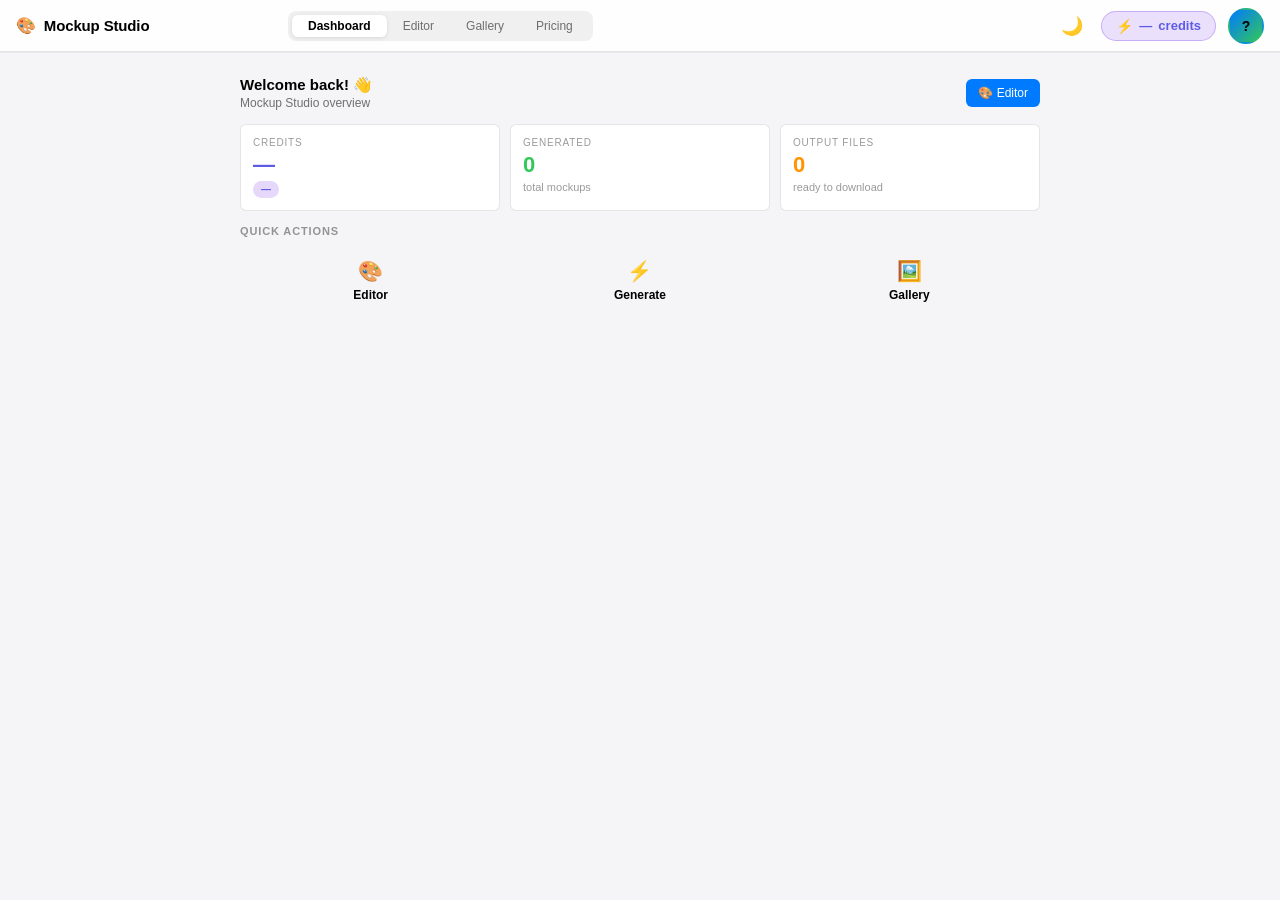
==== commit 15faeb23: "style: perfect native macOS style in editor canvas and sidebar cards" ====
--- a/templates/index.html
+++ b/templates/index.html
@@ -138,14 +138,11 @@
 
         /* CARDS / PANELS */
         .card {
-            background: var(--bg-card); border: 1px solid var(--border);
-            border-radius: var(--radius); padding: 16px;
-            transition: all 0.2s;
-        }
-        .card:hover { border-color: rgba(255,255,255,0.12); }
+            background: transparent; margin-bottom: 24px;
+        }
         .card-title {
             font-size: 11px; font-weight: 600; text-transform: uppercase;
-            letter-spacing: 0.08em; color: var(--text-muted); margin-bottom: 12px;
+            letter-spacing: 0.04em; color: var(--text-muted); margin-bottom: 8px; padding-left: 8px;
         }
 
         /* BUTTONS */
@@ -172,78 +169,87 @@
 
         /* FILE UPLOAD */
         .upload-area {
-            border: 1.5px dashed rgba(255,255,255,0.15); border-radius: var(--radius-sm);
-            padding: 16px; text-align: center; cursor: pointer; transition: all 0.2s;
-            background: transparent; position: relative; overflow: hidden;
-        }
-        .upload-area:hover { border-color: var(--purple); background: rgba(124,58,237,0.05); }
-        .upload-area input { position: absolute; inset: 0; opacity: 0; cursor: pointer; width: 100%; }
-        .upload-area-icon { font-size: 22px; margin-bottom: 6px; }
+            background: var(--bg-card); border: 0.5px solid var(--border); border-radius: var(--radius-sm);
+            padding: 12px; text-align: center; cursor: pointer; transition: all 0.2s;
+            position: relative; overflow: hidden; box-shadow: 0 1px 2px rgba(0,0,0,0.02);
+            display: flex; flex-direction: column; align-items: center; justify-content: center;
+        }
+        .upload-area:hover { border-color: rgba(10,132,255,0.4); background: var(--bg-card-hover); }
+        .upload-area input { position: absolute; inset: 0; opacity: 0; cursor: pointer; width: 100%; height: 100%; }
+        .upload-area-icon { font-size: 20px; margin-bottom: 4px; }
         .upload-area p { font-size: 12px; color: var(--text-secondary); line-height: 1.4; }
-        .upload-area span { color: var(--purple-light); font-weight: 500; }
+        .upload-area span { color: var(--purple); font-weight: 500; }
 
         /* FILE LIST */
-        .file-list { display: flex; flex-direction: column; gap: 4px; max-height: 180px; overflow-y: auto; }
+        .file-list { display: flex; flex-direction: column; gap: 2px; max-height: 180px; overflow-y: auto; padding: 0 4px; }
         .file-item {
-            display: flex; align-items: center; gap: 8px; padding: 8px 10px;
-            border-radius: var(--radius-sm); cursor: pointer; transition: all 0.15s;
-            border: 1px solid transparent; font-size: 12px; color: var(--text-secondary);
-        }
-        .file-item:hover { background: var(--bg-card-hover); color: var(--text-primary); }
-        .file-item.selected { background: rgba(124,58,237,0.15); border-color: rgba(124,58,237,0.4); color: var(--purple-light); }
+            display: flex; align-items: center; gap: 8px; padding: 6px 8px;
+            border-radius: 6px; cursor: pointer; transition: background 0.1s;
+            border: none; font-size: 12px; color: var(--text-primary);
+        }
+        .file-item:hover { background: rgba(120,120,120,0.1); }
+        .file-item.selected { background: var(--purple); color: white; }
         .file-item .file-thumb {
-            width: 28px; height: 28px; border-radius: 4px; object-fit: cover;
-            background: rgba(255,255,255,0.05); flex-shrink: 0;
-        }
-        .file-item .file-name { flex: 1; overflow: hidden; text-overflow: ellipsis; white-space: nowrap; }
+            width: 24px; height: 24px; border-radius: 4px; object-fit: cover;
+            background: rgba(255,255,255,0.05); flex-shrink: 0; border: 0.5px solid rgba(0,0,0,0.1);
+        }
+        .file-item .file-name { flex: 1; overflow: hidden; text-overflow: ellipsis; white-space: nowrap; font-weight: 500; }
         .file-item .del-btn {
-            width: 22px; height: 22px; border-radius: 4px; border: none; background: transparent;
-            color: var(--text-muted); cursor: pointer; display: none; align-items: center;
-            justify-content: center; font-size: 13px; flex-shrink: 0; transition: all 0.15s;
-            padding: 0;
+            width: 20px; height: 20px; border-radius: 4px; border: none; background: transparent;
+            color: inherit; opacity: 0.5; cursor: pointer; display: none; align-items: center;
+            justify-content: center; font-size: 12px; flex-shrink: 0;
         }
         .file-item:hover .del-btn { display: flex; }
-        .file-item .del-btn:hover { background: rgba(239,68,68,0.15); color: var(--danger); }
+        .file-item .del-btn:hover { opacity: 1; background: rgba(0,0,0,0.2); }
+        .file-item.selected .del-btn:hover { background: rgba(255,255,255,0.2); }
 
         /* EDITOR WORKSPACE */
         .editor-layout { display: flex; height: 100%; }
-        .editor-main { flex: 1; display: flex; flex-direction: column; align-items: center; justify-content: center; padding: 24px; overflow: hidden; }
+        .editor-main {
+            flex: 1; display: flex; flex-direction: column; align-items: center; justify-content: center; padding: 24px; overflow: hidden;
+            background-color: var(--bg-primary);
+            background-image: radial-gradient(var(--border) 1px, transparent 0);
+            background-size: 24px 24px;
+        }
         .workspace-container {
             position: relative; display: inline-block; user-select: none;
-            border-radius: var(--radius); overflow: visible;
-            box-shadow: 0 0 0 1px var(--border), var(--shadow);
+            border-radius: 12px; overflow: visible;
+            box-shadow: 0 8px 32px rgba(0,0,0,0.15), 0 0 0 0.5px rgba(0,0,0,0.1);
             max-width: 100%; max-height: calc(100vh - var(--navbar-h) - 80px);
         }
-        #tshirt-img { display: block; max-width: 100%; max-height: calc(100vh - var(--navbar-h) - 80px); border-radius: var(--radius); pointer-events: none; }
+        #tshirt-img { display: block; max-width: 100%; max-height: calc(100vh - var(--navbar-h) - 80px); border-radius: 12px; pointer-events: none; }
         #clip-container { position: absolute; top: 0; left: 0; width: 100%; height: 100%; pointer-events: none; clip-path: url(#my-clip); }
         #design-img { position: absolute; top: 0; left: 0; transform-origin: 0 0; opacity: 0.9; pointer-events: none; display: none; }
         #svg-overlay { position: absolute; top: 0; left: 0; width: 100%; height: 100%; z-index: 10; pointer-events: none; overflow: visible; display: none; }
-        #poly-visible { fill: rgba(124,58,237,0.08); stroke: var(--purple-light); stroke-width: 2; stroke-dasharray: 5,3; cursor: move; pointer-events: fill; }
-        #poly-mask { fill: rgba(239,68,68,0.12); stroke: var(--danger); stroke-width: 2; pointer-events: none; }
+        #poly-visible { fill: rgba(10,132,255,0.08); stroke: var(--purple); stroke-width: 1.5; stroke-dasharray: 4,4; cursor: move; pointer-events: fill; }
+        #poly-mask { fill: rgba(255,59,48,0.1); stroke: var(--danger); stroke-width: 1.5; pointer-events: none; }
         .mask-point { fill: var(--danger); pointer-events: fill; cursor: pointer; }
         .edge-line { stroke: transparent; stroke-width: 16; pointer-events: fill; }
         .handle {
-            position: absolute; width: 18px; height: 18px;
-            background: var(--purple); border: 2.5px solid white;
+            position: absolute; width: 14px; height: 14px;
+            background: #ffffff; border: 1.5px solid rgba(0,0,0,0.2);
             border-radius: 50%; transform: translate(-50%,-50%); cursor: grab;
-            z-index: 20; display: none; box-shadow: 0 2px 8px rgba(124,58,237,0.5);
-            transition: transform 0.1s, background 0.1s;
-        }
-        .handle:hover { transform: translate(-50%,-50%) scale(1.2); background: var(--purple-light); }
-        .handle:active { cursor: grabbing; }
+            z-index: 20; display: none; box-shadow: 0 2px 6px rgba(0,0,0,0.2);
+            transition: transform 0.1s;
+        }
+        .handle:hover { transform: translate(-50%,-50%) scale(1.2); }
+        .handle:active { cursor: grabbing; background: var(--purple); border-color: #ffffff; }
         .workspace-placeholder {
             display: flex; flex-direction: column; align-items: center; justify-content: center;
-            gap: 16px; padding: 60px; color: var(--text-muted); text-align: center;
-        }
-        .workspace-placeholder .big-icon { font-size: 64px; opacity: 0.3; }
-        .workspace-placeholder h3 { font-size: 18px; color: var(--text-secondary); }
-        .workspace-placeholder p { font-size: 13px; line-height: 1.6; }
+            gap: 16px; padding: 60px; color: var(--text-secondary); text-align: center;
+            background: var(--bg-card); border-radius: 16px; border: 0.5px solid var(--border);
+            box-shadow: 0 4px 20px rgba(0,0,0,0.05); max-width: 320px;
+        }
+        .workspace-placeholder .big-icon { font-size: 48px; margin-bottom: 8px; }
+        .workspace-placeholder h3 { font-size: 15px; font-weight: 600; color: var(--text-primary); }
+        .workspace-placeholder p { font-size: 13px; line-height: 1.5; }
 
         /* DASHBOARD */
         .dashboard-grid { display: grid; grid-template-columns: repeat(auto-fit, minmax(200px, 1fr)); gap: 16px; }
         .stat-card {
-            background: var(--bg-card); border: 1px solid var(--border);
-            border-radius: var(--radius); padding: 20px; transition: all 0.2s;
+            background: var(--bg-card); border: 0.5px solid var(--border);
+            border-radius: 12px; padding: 20px; transition: all 0.2s;
+            box-shadow: 0 1px 3px rgba(0,0,0,0.02);
         }
         .stat-card:hover { border-color: var(--border-active); transform: translateY(-2px); }
         .stat-card .stat-label { font-size: 11px; color: var(--text-muted); text-transform: uppercase; letter-spacing: 0.08em; margin-bottom: 8px; }
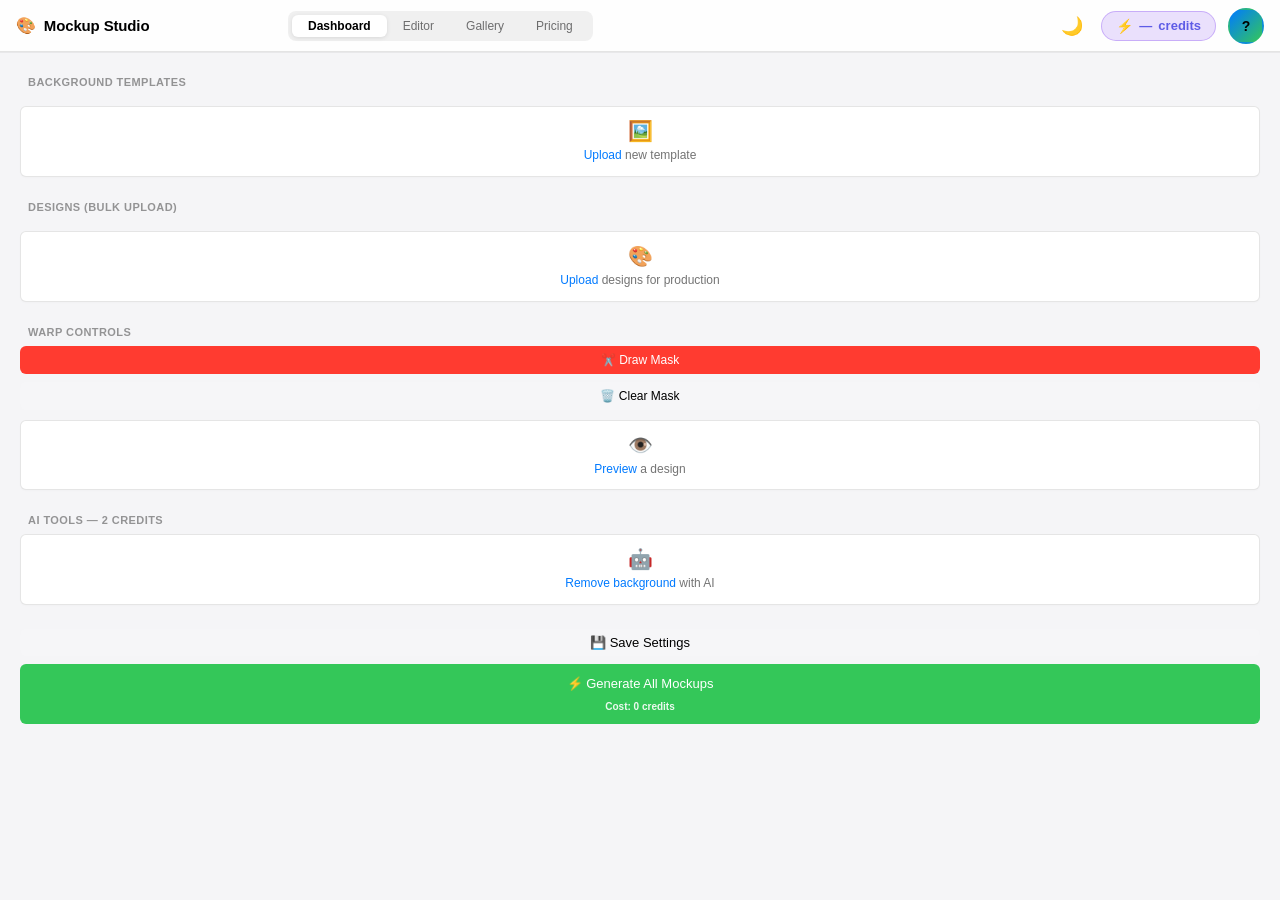
==== commit 6bb75035: "feat: convert editor sidebar to a draggable floating glass panel (iPadOS/macOS Freeform style)" ====
--- a/templates/index.html
+++ b/templates/index.html
@@ -119,17 +119,31 @@
         }
         .user-avatar:hover { border-color: var(--purple-light); }
 
-        /* LAYOUT */
-        .app-layout {
-            display: flex; height: 100vh; padding-top: var(--navbar-h);
-        }
+        /* FLOATING TOOL PALETTE */
         .sidebar {
-            width: var(--sidebar-w); background: var(--sidebar-bg); backdrop-filter: saturate(180%) blur(20px);
-            border-right: 0.5px solid var(--border);
+            position: absolute;
+            top: calc(var(--navbar-h) + 24px);
+            left: 24px;
+            width: var(--sidebar-w);
+            max-height: calc(100vh - var(--navbar-h) - 48px);
+            background: var(--sidebar-bg); backdrop-filter: saturate(180%) blur(20px);
+            border: 0.5px solid var(--border);
+            border-radius: 16px;
             display: flex; flex-direction: column; overflow: hidden;
-            flex-shrink: 0;
-        }
-        .sidebar-content { flex: 1; overflow-y: auto; padding: 16px; display: flex; flex-direction: column; gap: 12px; }
+            box-shadow: 0 12px 40px rgba(0,0,0,0.15), 0 0 0 1px rgba(255,255,255,0.05);
+            z-index: 50;
+        }
+        .sidebar-drag-handle {
+            height: 28px; background: transparent; cursor: grab;
+            display: flex; align-items: center; justify-content: center;
+            border-bottom: 0.5px solid rgba(0,0,0,0.05); flex-shrink: 0;
+        }
+        .sidebar-drag-handle::after {
+            content: ''; width: 36px; height: 4px; border-radius: 2px;
+            background: rgba(120,120,120,0.3);
+        }
+        .sidebar-drag-handle:active { cursor: grabbing; }
+        .sidebar-content { flex: 1; overflow-y: auto; padding: 12px 16px 16px; display: flex; flex-direction: column; gap: 12px; }
         .main-area { flex: 1; overflow: hidden; display: flex; flex-direction: column; background: var(--bg-primary); }
 
         /* TABS CONTENT */
@@ -204,12 +218,13 @@
         .file-item.selected .del-btn:hover { background: rgba(255,255,255,0.2); }
 
         /* EDITOR WORKSPACE */
-        .editor-layout { display: flex; height: 100%; }
+        .editor-layout { display: flex; height: calc(100vh - var(--navbar-h)); width: 100vw; position: relative; }
         .editor-main {
             flex: 1; display: flex; flex-direction: column; align-items: center; justify-content: center; padding: 24px; overflow: hidden;
             background-color: var(--bg-primary);
             background-image: radial-gradient(var(--border) 1px, transparent 0);
             background-size: 24px 24px;
+            width: 100%; height: 100%;
         }
         .workspace-container {
             position: relative; display: inline-block; user-select: none;
@@ -476,14 +491,13 @@
 <div class="toast-container" id="toast-container"></div>
 
 <!-- APP LAYOUT -->
-<div class="app-layout">
-    <!-- SIDEBAR (Editor only) -->
-    <aside class="sidebar" id="sidebar" style="display:none;">
-        <div class="sidebar-content">
-
-            <div class="credit-warning" id="credit-warning">
-                ⚠️ Low credits! <a href="#" onclick="switchTab('pricing')" style="color:var(--warning);font-weight:600;">Top up →</a>
-            </div>
+<div class="app-layout" style="display:flex; height:100vh; padding-top:var(--navbar-h);">
+    
+    <!-- MAIN -->
+    <main class="main-area" style="flex:1; display:flex; flex-direction:column;">
+
+        <!-- DASHBOARD TAB -->
+        <div class="tab-content active scrollable-page" id="tab-dashboard" style="padding:24px 20px;">
 
             <!-- TEMPLATES -->
             <div class="card">
@@ -602,7 +616,77 @@
         </div>
 
         <!-- EDITOR TAB -->
-        <div class="tab-content" id="tab-editor">
+        <div class="tab-content" id="tab-editor" style="position:relative;">
+            
+            <!-- FLOATING SIDEBAR (Editor only) -->
+            <aside class="sidebar" id="sidebar" style="display:none;">
+                <div class="sidebar-drag-handle" id="sidebar-drag"></div>
+                <div class="sidebar-content">
+        
+                    <div class="credit-warning" id="credit-warning">
+                        ⚠️ Low credits! <a href="#" onclick="switchTab('pricing')" style="color:var(--warning);font-weight:600;">Top up →</a>
+                    </div>
+        
+                    <!-- TEMPLATES -->
+                    <div class="card">
+                        <div class="card-title">Background Templates</div>
+                        <div class="file-list" id="bg-list"></div>
+                        <div style="margin-top:10px;">
+                            <div class="upload-area">
+                                <input type="file" id="upload-bg" accept="image/*">
+                                <div class="upload-area-icon">🖼️</div>
+                                <p><span>Upload</span> new template</p>
+                            </div>
+                        </div>
+                    </div>
+        
+                    <!-- DESIGNS -->
+                    <div class="card">
+                        <div class="card-title">Designs (Bulk Upload)</div>
+                        <div class="file-list" id="design-list" style="margin-bottom:10px;"></div>
+                        <div class="upload-area">
+                            <input type="file" id="upload-designs-bulk" accept="image/*" multiple>
+                            <div class="upload-area-icon">🎨</div>
+                            <p><span>Upload</span> designs for production</p>
+                        </div>
+                    </div>
+        
+                    <!-- CONTROLS -->
+                    <div class="card">
+                        <div class="card-title">Warp Controls</div>
+                        <button class="btn btn-danger btn-sm" id="btn-draw-mask" style="margin-bottom:8px;">✂️ Draw Mask</button>
+                        <button class="btn btn-ghost btn-sm" id="btn-clear-mask">🗑️ Clear Mask</button>
+                        <div style="margin-top:10px;">
+                            <div class="upload-area">
+                                <input type="file" id="upload-design" accept="image/*">
+                                <div class="upload-area-icon">👁️</div>
+                                <p><span>Preview</span> a design</p>
+                            </div>
+                        </div>
+                    </div>
+        
+                    <!-- AI TOOLS -->
+                    <div class="card">
+                        <div class="card-title">AI Tools — 2 credits</div>
+                        <div class="upload-area">
+                            <input type="file" id="upload-rembg" accept="image/*">
+                            <div class="upload-area-icon">🤖</div>
+                            <p><span>Remove background</span> with AI</p>
+                        </div>
+                    </div>
+        
+                    <!-- SAVE & GENERATE -->
+                    <button class="btn btn-ghost" id="btn-save" style="margin-bottom:8px;">💾 Save Settings</button>
+                    <button class="btn btn-success" id="btn-generate" style="flex-direction:column; padding:12px;">
+                        <span>⚡ Generate All Mockups</span>
+                        <span id="generate-cost-label" style="font-size:10px; font-weight:600; opacity:0.9; margin-top:4px;">Cost: 0 credits</span>
+                    </button>
+        
+                    <!-- AD SLOT (sidebar) -->
+                    <div class="ad-container" id="sidebar-ad"></div>
+                </div>
+            </aside>
+
             <div class="editor-layout">
                 <div class="editor-main">
                     <div id="workspace-placeholder" class="workspace-placeholder">
@@ -691,6 +775,43 @@
     const btn = document.getElementById('theme-toggle');
     if(btn) btn.textContent = next === 'dark' ? '☀️' : '🌙';
 }
+
+// ─── FLOATING SIDEBAR ────────────────────────────────────
+const sidebar = document.getElementById('sidebar');
+const dragHandle = document.getElementById('sidebar-drag');
+let isDraggingPanel = false;
+let panelOffsetX = 0, panelOffsetY = 0;
+
+dragHandle.addEventListener('mousedown', (e) => {
+    isDraggingPanel = true;
+    const rect = sidebar.getBoundingClientRect();
+    panelOffsetX = e.clientX - rect.left;
+    panelOffsetY = e.clientY - rect.top;
+    sidebar.style.transition = 'none';
+});
+
+document.addEventListener('mousemove', (e) => {
+    if (!isDraggingPanel) return;
+    let x = e.clientX - panelOffsetX;
+    let y = e.clientY - panelOffsetY;
+    
+    // Bounds checking
+    const maxX = window.innerWidth - sidebar.offsetWidth;
+    const maxY = window.innerHeight - sidebar.offsetHeight;
+    if(x < 0) x = 0; if(x > maxX) x = maxX;
+    if(y < 52) y = 52; 
+    if(y > maxY) y = maxY;
+    
+    sidebar.style.left = x + 'px';
+    sidebar.style.top = y + 'px';
+});
+
+document.addEventListener('mouseup', () => {
+    if(isDraggingPanel) {
+        isDraggingPanel = false;
+        // sidebar.style.transition = 'opacity 0.2s'; // optional
+    }
+});
 
 // ─── STATE ───────────────────────────────────────────────
 let currentUser = null;
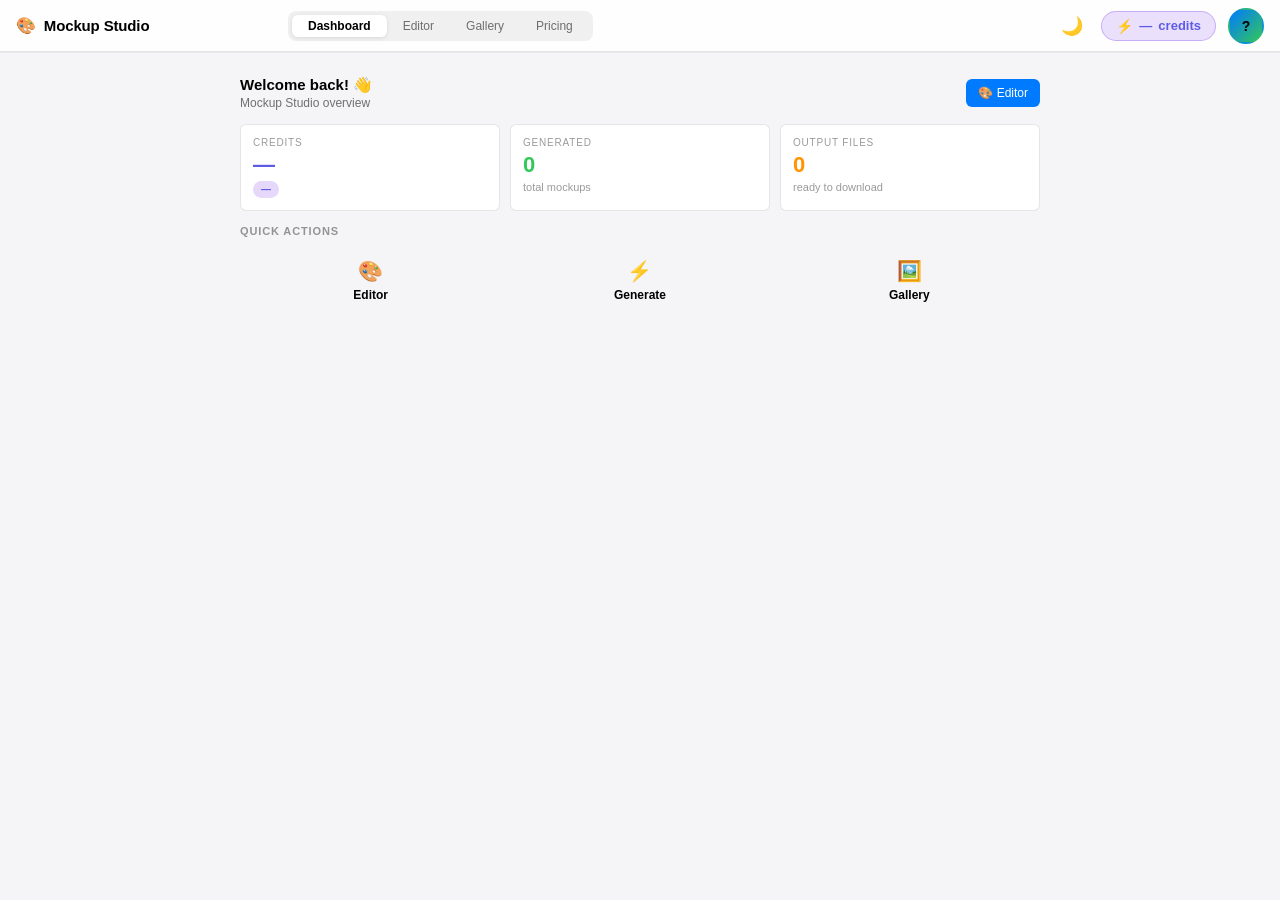
==== commit 0a11c4d4: "fix: resolve html structure duplication breaking dashboard and file interactions" ====
--- a/templates/index.html
+++ b/templates/index.html
@@ -495,72 +495,6 @@
     
     <!-- MAIN -->
     <main class="main-area" style="flex:1; display:flex; flex-direction:column;">
-
-        <!-- DASHBOARD TAB -->
-        <div class="tab-content active scrollable-page" id="tab-dashboard" style="padding:24px 20px;">
-
-            <!-- TEMPLATES -->
-            <div class="card">
-                <div class="card-title">Background Templates</div>
-                <div class="file-list" id="bg-list"></div>
-                <div style="margin-top:10px;">
-                    <div class="upload-area">
-                        <input type="file" id="upload-bg" accept="image/*">
-                        <div class="upload-area-icon">🖼️</div>
-                        <p><span>Upload</span> new template</p>
-                    </div>
-                </div>
-            </div>
-
-            <!-- DESIGNS -->
-            <div class="card">
-                <div class="card-title">Designs (Bulk Upload)</div>
-                <div class="file-list" id="design-list" style="margin-bottom:10px;"></div>
-                <div class="upload-area">
-                    <input type="file" id="upload-designs-bulk" accept="image/*" multiple>
-                    <div class="upload-area-icon">🎨</div>
-                    <p><span>Upload</span> designs for production</p>
-                </div>
-            </div>
-
-            <!-- CONTROLS -->
-            <div class="card">
-                <div class="card-title">Warp Controls</div>
-                <button class="btn btn-danger btn-sm" id="btn-draw-mask" style="margin-bottom:8px;">✂️ Draw Mask</button>
-                <button class="btn btn-ghost btn-sm" id="btn-clear-mask">🗑️ Clear Mask</button>
-                <div style="margin-top:10px;">
-                    <div class="upload-area">
-                        <input type="file" id="upload-design" accept="image/*">
-                        <div class="upload-area-icon">👁️</div>
-                        <p><span>Preview</span> a design</p>
-                    </div>
-                </div>
-            </div>
-
-            <!-- AI TOOLS -->
-            <div class="card">
-                <div class="card-title">AI Tools — 2 credits</div>
-                <div class="upload-area">
-                    <input type="file" id="upload-rembg" accept="image/*">
-                    <div class="upload-area-icon">🤖</div>
-                    <p><span>Remove background</span> with AI</p>
-                </div>
-            </div>
-
-            <!-- SAVE & GENERATE -->
-            <button class="btn btn-ghost" id="btn-save" style="margin-bottom:8px;">💾 Save Settings</button>
-            <button class="btn btn-success" id="btn-generate" style="flex-direction:column; padding:12px;">
-                <span>⚡ Generate All Mockups</span>
-                <span id="generate-cost-label" style="font-size:10px; font-weight:600; opacity:0.9; margin-top:4px;">Cost: 0 credits</span>
-            </button>
-
-            <!-- AD SLOT (sidebar) -->
-            <div class="ad-container" id="sidebar-ad"></div>
-        </div>
-    </aside>
-
-    <!-- MAIN -->
-    <main class="main-area">
 
         <!-- DASHBOARD TAB -->
         <div class="tab-content active scrollable-page" id="tab-dashboard" style="padding:24px 20px;">
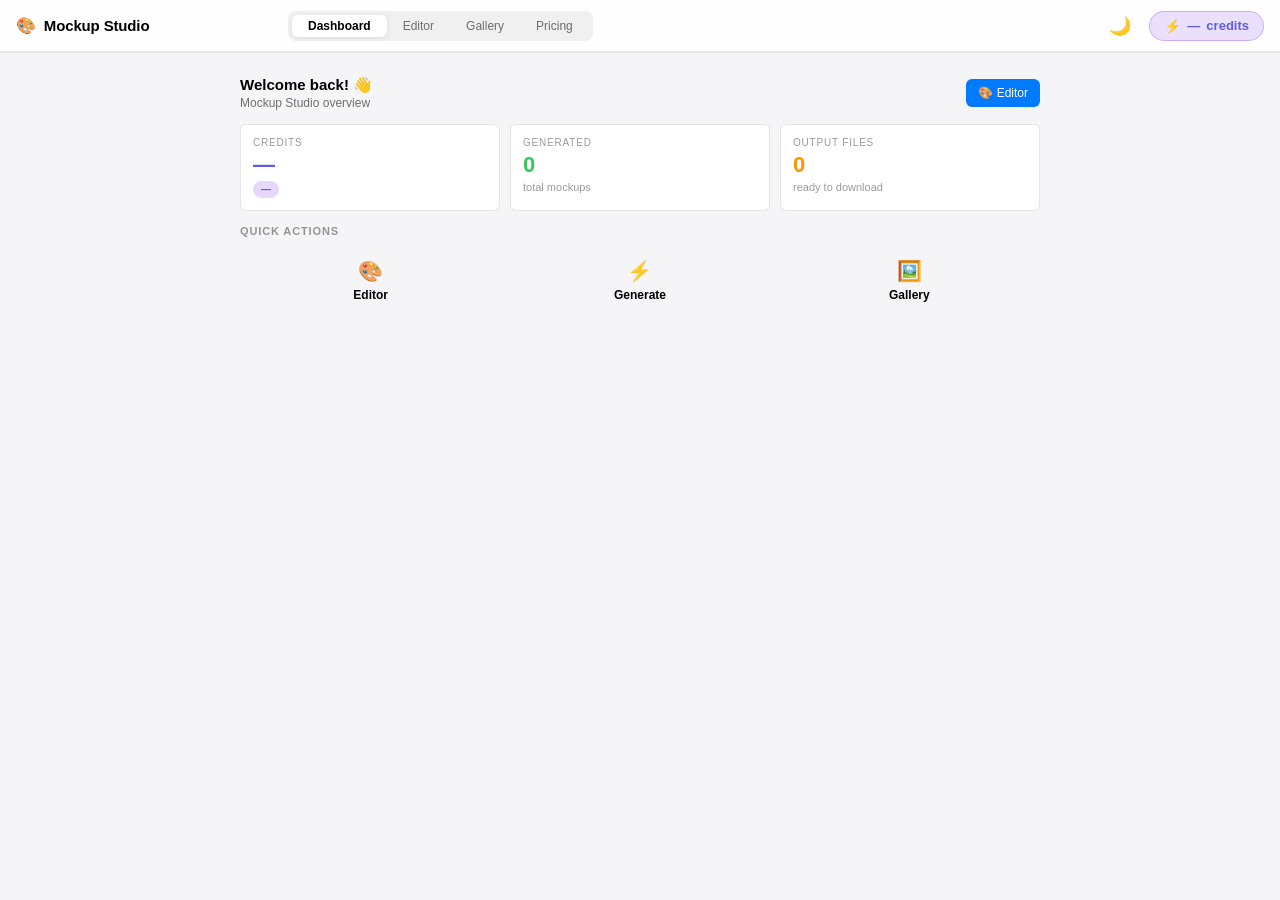
==== commit 603f3a85: "fix: restore visible Sign In buttons across landing and editor navbars" ====
--- a/templates/index.html
+++ b/templates/index.html
@@ -428,7 +428,8 @@
             <span class="icon">⚡</span>
             <span id="credit-count">—</span> credits
         </div>
-        <div class="user-avatar" id="user-avatar-btn" onclick="toggleUserMenu()">?</div>
+        <button class="btn btn-primary" id="nav-login-btn" onclick="showAuthModal()" style="display:none; padding: 6px 14px; font-size: 13px; font-weight: 600; width: auto; margin-left: 10px;">Sign In</button>
+        <div class="user-avatar" id="user-avatar-btn" onclick="toggleUserMenu()" style="display:none;">?</div>
     </div>
 </nav>
 
@@ -445,7 +446,8 @@
 
 <!-- AUTH MODAL -->
 <div class="modal-overlay" id="auth-modal">
-    <div class="modal">
+    <div class="modal" style="position:relative;">
+        <button onclick="hideAuthModal()" style="position:absolute; top: 16px; right: 16px; background:none; border:none; font-size:20px; cursor:pointer; color:var(--text2); padding:4px;">✕</button>
         <h2>Welcome back 👋</h2>
         <p>Sign in or create an account to start generating mockups</p>
         <div class="modal-tabs">
@@ -605,8 +607,9 @@
                         <div class="upload-area">
                             <input type="file" id="upload-rembg" accept="image/*">
                             <div class="upload-area-icon">🤖</div>
-                            <p><span>Remove background</span> with AI</p>
+                            <p><span>Upload & Remove</span> BG</p>
                         </div>
+                        <button class="btn btn-primary" id="btn-rembg-current" style="margin-top:8px; width: 100%;">🪄 Remove BG of Active Design</button>
                     </div>
         
                     <!-- SAVE & GENERATE -->
@@ -814,8 +817,10 @@
 }
 function updateUserUI() {
     const av = document.getElementById('user-avatar-btn');
+    const loginBtn = document.getElementById('nav-login-btn');
     if (!currentUser) {
-        av.textContent = '?';
+        av.style.display = 'none';
+        loginBtn.style.display = 'block';
         document.getElementById('credit-count').textContent = guestCredits;
         document.getElementById('dd-name').textContent = 'Guest';
         document.getElementById('dd-email').textContent = 'Not signed in';
@@ -830,6 +835,8 @@
         document.getElementById('logout-btn').className = 'user-dropdown-item';
         return;
     }
+    av.style.display = 'flex';
+    loginBtn.style.display = 'none';
     av.textContent = currentUser.name[0].toUpperCase();
     document.getElementById('credit-count').textContent = currentUser.credits;
     document.getElementById('dd-name').textContent = currentUser.name;
@@ -846,6 +853,7 @@
     warn.classList.toggle('show', currentUser.credits < 10);
 }
 function showAuthModal() { document.getElementById('auth-modal').classList.add('open'); }
+function hideAuthModal() { document.getElementById('auth-modal').classList.remove('open'); }
 function toggleUserMenu() { document.getElementById('user-dropdown').classList.toggle('open'); }
 document.addEventListener('click', e => {
     const dd = document.getElementById('user-dropdown');
@@ -1130,8 +1138,10 @@
 function quickGenerate() { switchTab('editor'); setTimeout(doGenerate, 100); }
 
 // Design preview
+let currentDesignFileObj = null;
 document.getElementById('upload-design').addEventListener('change', e => {
     const file=e.target.files[0]; if(!file)return;
+    currentDesignFileObj = file;
     const url=URL.createObjectURL(file);
     designImg.onload=()=>{ designW=designImg.naturalWidth; designH=designImg.naturalHeight; designImg.style.display='block'; designImg.style.width=designW+'px'; designImg.style.height=designH+'px'; updateUI(); };
     designImg.src=url;
@@ -1156,14 +1166,31 @@
     await loadBackgrounds(); hideLoader(); showToast('Template uploaded!');
 });
 
-// Remove BG
+// Remove BG (Upload New)
 document.getElementById('upload-rembg').addEventListener('change', async e => {
     const file=e.target.files[0]; if(!file)return;
     const fd=new FormData(); fd.append('file',file);
     showLoader('AI is removing background... (first use may take 15-20s)');
     const res=await fetch('/api/remove-bg',{method:'POST',body:fd});
     const data=await res.json(); hideLoader();
-    if(data.status==='success'){ currentUser.credits-=2; updateUserUI(); showToast(`Background removed! Saved as ${data.filename}`); }
+    if(data.status==='success'){ if(currentUser) currentUser.credits-=2; else guestCredits-=2; updateUserUI(); showToast(`Background removed! Saved as ${data.filename}`); }
+    else showToast(data.error||'Failed', 'error');
+});
+
+// Remove BG (Current Active Design)
+document.getElementById('btn-rembg-current').addEventListener('click', async () => {
+    if(!currentDesignFileObj) { showToast('Please preview a design first!', 'warning'); return; }
+    const fd=new FormData(); fd.append('file', currentDesignFileObj);
+    showLoader('AI is removing background... (first use may take 15-20s)');
+    const res=await fetch('/api/remove-bg',{method:'POST',body:fd});
+    const data=await res.json(); hideLoader();
+    if(data.status==='success'){
+        if(currentUser) currentUser.credits-=2; else guestCredits-=2;
+        updateUserUI(); 
+        showToast(`Background removed!`);
+        // Update the active canvas image
+        designImg.src = `/tasarim/${encodeURIComponent(data.filename)}`;
+    }
     else showToast(data.error||'Failed', 'error');
 });
 
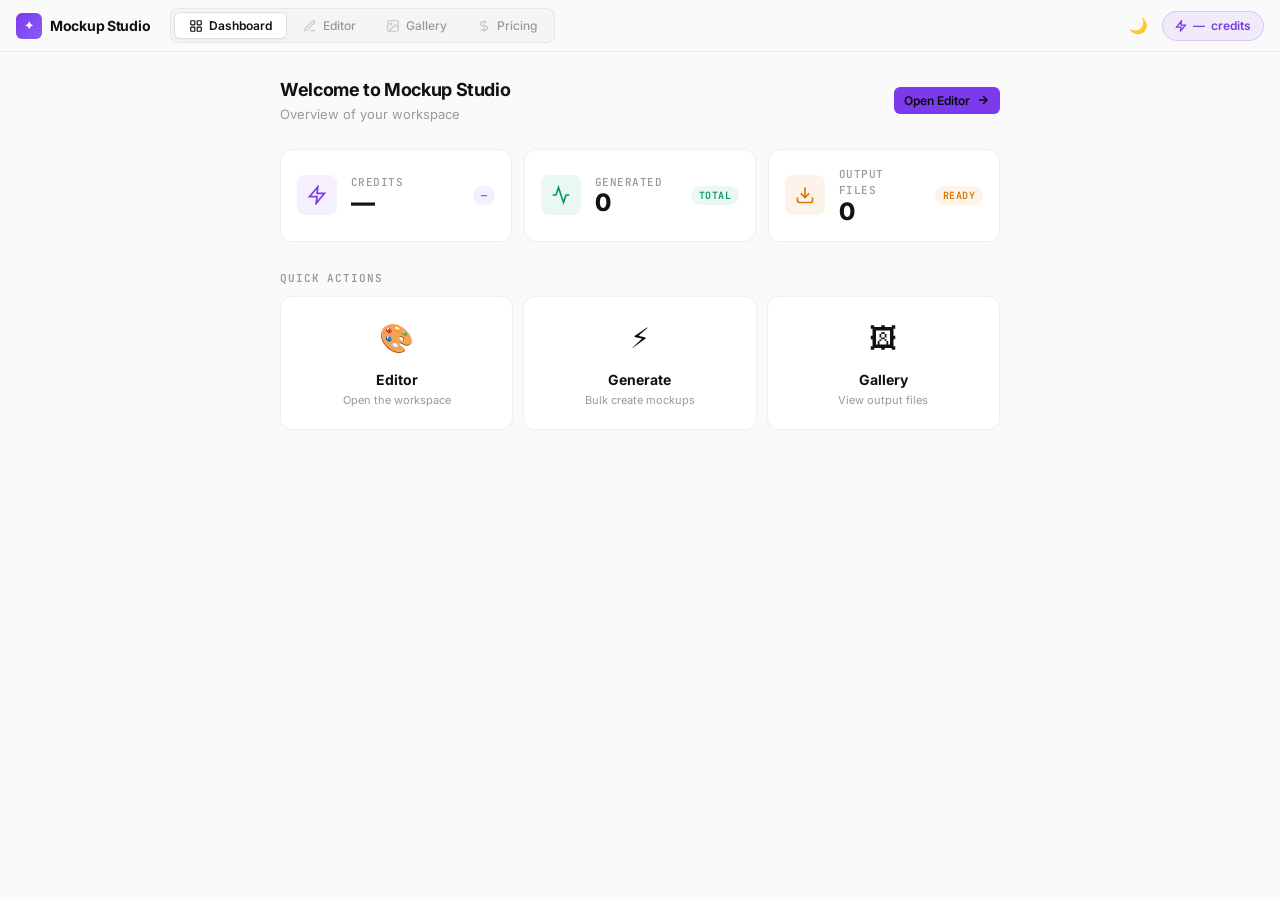
==== commit 7f311b0c: "feat: edge dragging, handle magnifier, mask tool fixes, canvas.png protection, mockup categories/rat" ====
--- a/templates/index.html
+++ b/templates/index.html
@@ -1,1276 +1,426 @@
 <!DOCTYPE html>
-<html lang="en">
+<html lang="en" data-theme="dark">
 <head>
     <meta charset="UTF-8">
     <meta name="viewport" content="width=device-width, initial-scale=1.0">
-    <title>Mockup Studio — Professional Mockup Generator</title>
-    <meta name="description" content="Create stunning mockups with AI-powered background removal and perspective warping. Upload your designs, generate mockups in seconds.">
+    <title>Mockup Studio — Editor</title>
+    <meta name="description" content="Professional mockup generator with AI-powered background removal.">
     <link rel="preconnect" href="https://fonts.googleapis.com">
-    <link href="https://fonts.googleapis.com/css2?family=Inter:wght@300;400;500;600;700;800&display=swap" rel="stylesheet">
-    <style>
-        :root {
-            /* LIGHT MODE (Apple HIG) */
-            --bg-primary: #f5f5f7;
-            --bg-secondary: #ffffff;
-            --bg-card: #ffffff;
-            --bg-card-hover: #f0f0f0;
-            --border: rgba(0,0,0,0.1);
-            --border-active: rgba(0,122,255,0.5);
-            --purple: #007aff; /* Apple Blue */
-            --purple-light: #5e5ce6;
-            --purple-dark: #0056b3;
-            --teal: #34c759; /* Apple Green */
-            --teal-dark: #24a145;
-            --text-primary: #000000;
-            --text-secondary: rgba(0,0,0,0.55);
-            --text-muted: rgba(0,0,0,0.4);
-            --danger: #ff3b30;
-            --warning: #ff9500;
-            --success: #34c759;
-            --radius: 10px;
-            --radius-sm: 6px;
-            --shadow: 0 4px 24px rgba(0,0,0,0.06);
-            --shadow-purple: 0 4px 24px rgba(0,122,255,0.2);
-            --sidebar-w: 260px;
-            --navbar-h: 52px;
-            --nav-bg: rgba(255,255,255,0.85);
-            --sidebar-bg: rgba(242, 242, 247, 0.85);
-            --modal-bg: rgba(255,255,255,0.85);
-            --modal-overlay: rgba(0,0,0,0.2);
-        }
-
-        [data-theme="dark"] {
-            /* DARK MODE (Apple HIG) */
-            --bg-primary: #000000;
-            --bg-secondary: #1c1c1e;
-            --bg-card: #1c1c1e;
-            --bg-card-hover: #2c2c2e;
-            --border: rgba(255,255,255,0.15);
-            --border-active: rgba(10,132,255,0.5);
-            --purple: #0a84ff;
-            --purple-light: #5e5ce6;
-            --purple-dark: #005bb5;
-            --teal: #30d158;
-            --teal-dark: #24a145;
-            --text-primary: #ffffff;
-            --text-secondary: rgba(255,255,255,0.6);
-            --text-muted: rgba(255,255,255,0.4);
-            --danger: #ff453a;
-            --warning: #ff9f0a;
-            --success: #30d158;
-            --radius: 10px;
-            --radius-sm: 6px;
-            --shadow: 0 4px 24px rgba(0,0,0,0.5);
-            --shadow-purple: 0 4px 24px rgba(10,132,255,0.3);
-            --nav-bg: rgba(30, 30, 30, 0.85);
-            --sidebar-bg: rgba(40, 40, 43, 0.85);
-            --modal-bg: rgba(30, 30, 30, 0.85);
-            --modal-overlay: rgba(0,0,0,0.4);
-        }
-
-        * { box-sizing: border-box; margin: 0; padding: 0; }
-        body {
-            font-family: -apple-system, BlinkMacSystemFont, 'SF Pro Text', 'Helvetica Neue', sans-serif;
-            -webkit-font-smoothing: antialiased;
-            background: var(--bg-primary);
-            color: var(--text-primary);
-            min-height: 100vh;
-            overflow: hidden;
-            font-size: 13px;
-        }
-
-        /* SCROLLBAR */
-        ::-webkit-scrollbar { width: 6px; }
-        ::-webkit-scrollbar-track { background: transparent; }
-        ::-webkit-scrollbar-thumb { background: rgba(255,255,255,0.1); border-radius: 3px; }
-
-        /* NAVBAR (macOS Toolbar style) */
-        .navbar {
-            position: fixed; top: 0; left: 0; right: 0; height: var(--navbar-h);
-            background: var(--nav-bg); backdrop-filter: saturate(180%) blur(20px);
-            border-bottom: 0.5px solid var(--border);
-            display: flex; align-items: center; padding: 0 16px; gap: 8px;
-            z-index: 1000; box-shadow: 0 1px 0 rgba(0,0,0,0.05);
-        }
-        .nav-brand { font-size: 15px; font-weight: 600; display: flex; align-items: center; gap: 8px; text-decoration: none; color: var(--text-primary); width: 244px; letter-spacing: -0.01em; }
-        .nav-tabs { display: flex; align-items: center; background: rgba(120,120,120,0.1); padding: 4px; border-radius: 8px; margin-left: 20px; }
-        .nav-tab {
-            padding: 4px 16px; border-radius: 6px; font-size: 12px; font-weight: 500;
-            color: var(--text-secondary); cursor: pointer; transition: all 0.2s; border: none; background: transparent; font-family: inherit;
-        }
-        .nav-tab:hover { color: var(--text-primary); }
-        .nav-tab.active { background: var(--bg-card); color: var(--text-primary); box-shadow: 0 1px 4px rgba(0,0,0,0.1); font-weight: 600; }
-        .navbar-right { margin-left: auto; display: flex; align-items: center; gap: 12px; }
-
-        .credit-badge {
-            display: flex; align-items: center; gap: 6px;
-            background: rgba(124,58,237,0.15); border: 1px solid rgba(124,58,237,0.3);
-            border-radius: 20px; padding: 6px 14px; font-size: 13px; font-weight: 600;
-            color: var(--purple-light); cursor: pointer; transition: all 0.2s;
-        }
-        .credit-badge:hover { background: rgba(124,58,237,0.25); }
-        .credit-badge .icon { font-size: 14px; }
-        .user-avatar {
-            width: 36px; height: 36px; border-radius: 50%;
-            background: linear-gradient(135deg, var(--purple), var(--teal));
-            display: flex; align-items: center; justify-content: center;
-            font-weight: 700; font-size: 14px; cursor: pointer;
-            border: 2px solid transparent; transition: all 0.2s;
-        }
-        .user-avatar:hover { border-color: var(--purple-light); }
-
-        /* FLOATING TOOL PALETTE */
-        .sidebar {
-            position: absolute;
-            top: calc(var(--navbar-h) + 24px);
-            left: 24px;
-            width: var(--sidebar-w);
-            max-height: calc(100vh - var(--navbar-h) - 48px);
-            background: var(--sidebar-bg); backdrop-filter: saturate(180%) blur(20px);
-            border: 0.5px solid var(--border);
-            border-radius: 16px;
-            display: flex; flex-direction: column; overflow: hidden;
-            box-shadow: 0 12px 40px rgba(0,0,0,0.15), 0 0 0 1px rgba(255,255,255,0.05);
-            z-index: 50;
-        }
-        .sidebar-drag-handle {
-            height: 28px; background: transparent; cursor: grab;
-            display: flex; align-items: center; justify-content: center;
-            border-bottom: 0.5px solid rgba(0,0,0,0.05); flex-shrink: 0;
-        }
-        .sidebar-drag-handle::after {
-            content: ''; width: 36px; height: 4px; border-radius: 2px;
-            background: rgba(120,120,120,0.3);
-        }
-        .sidebar-drag-handle:active { cursor: grabbing; }
-        .sidebar-content { flex: 1; overflow-y: auto; padding: 12px 16px 16px; display: flex; flex-direction: column; gap: 12px; }
-        .main-area { flex: 1; overflow: hidden; display: flex; flex-direction: column; background: var(--bg-primary); }
-
-        /* TABS CONTENT */
-        .tab-content { display: none; height: 100%; overflow-y: auto; }
-        .tab-content.active { display: flex; flex-direction: column; }
-
-        /* CARDS / PANELS */
-        .card {
-            background: transparent; margin-bottom: 24px;
-        }
-        .card-title {
-            font-size: 11px; font-weight: 600; text-transform: uppercase;
-            letter-spacing: 0.04em; color: var(--text-muted); margin-bottom: 8px; padding-left: 8px;
-        }
-
-        /* BUTTONS */
-        .btn {
-            display: inline-flex; align-items: center; justify-content: center; gap: 6px;
-            padding: 6px 12px; border-radius: var(--radius-sm); font-size: 13px;
-            font-weight: 500; cursor: pointer; border: none; font-family: inherit;
-            transition: all 0.2s; text-decoration: none; width: 100%;
-        }
-        .btn-primary {
-            background: var(--purple); color: white;
-        }
-        .btn-primary:hover { background: #0071e3; transform: scale(0.98); }
-        .btn-success { background: var(--success); color: white; }
-        .btn-success:hover { background: #28b84d; transform: scale(0.98); }
-        .btn-ghost {
-            background: rgba(255,255,255,0.1); color: var(--text-primary);
-        }
-        .btn-ghost:hover { background: var(--bg-card-hover); color: var(--text-primary); }
-        .btn-danger { background: var(--danger); color: white; }
-        .btn-danger:hover { background: #dc2626; }
-        .btn-sm { padding: 7px 12px; font-size: 12px; }
-        .btn-icon-only { width: 36px; height: 36px; padding: 0; }
-
-        /* FILE UPLOAD */
-        .upload-area {
-            background: var(--bg-card); border: 0.5px solid var(--border); border-radius: var(--radius-sm);
-            padding: 12px; text-align: center; cursor: pointer; transition: all 0.2s;
-            position: relative; overflow: hidden; box-shadow: 0 1px 2px rgba(0,0,0,0.02);
-            display: flex; flex-direction: column; align-items: center; justify-content: center;
-        }
-        .upload-area:hover { border-color: rgba(10,132,255,0.4); background: var(--bg-card-hover); }
-        .upload-area input { position: absolute; inset: 0; opacity: 0; cursor: pointer; width: 100%; height: 100%; }
-        .upload-area-icon { font-size: 20px; margin-bottom: 4px; }
-        .upload-area p { font-size: 12px; color: var(--text-secondary); line-height: 1.4; }
-        .upload-area span { color: var(--purple); font-weight: 500; }
-
-        /* FILE LIST */
-        .file-list { display: flex; flex-direction: column; gap: 2px; max-height: 180px; overflow-y: auto; padding: 0 4px; }
-        .file-item {
-            display: flex; align-items: center; gap: 8px; padding: 6px 8px;
-            border-radius: 6px; cursor: pointer; transition: background 0.1s;
-            border: none; font-size: 12px; color: var(--text-primary);
-        }
-        .file-item:hover { background: rgba(120,120,120,0.1); }
-        .file-item.selected { background: var(--purple); color: white; }
-        .file-item .file-thumb {
-            width: 24px; height: 24px; border-radius: 4px; object-fit: cover;
-            background: rgba(255,255,255,0.05); flex-shrink: 0; border: 0.5px solid rgba(0,0,0,0.1);
-        }
-        .file-item .file-name { flex: 1; overflow: hidden; text-overflow: ellipsis; white-space: nowrap; font-weight: 500; }
-        .file-item .del-btn {
-            width: 20px; height: 20px; border-radius: 4px; border: none; background: transparent;
-            color: inherit; opacity: 0.5; cursor: pointer; display: none; align-items: center;
-            justify-content: center; font-size: 12px; flex-shrink: 0;
-        }
-        .file-item:hover .del-btn { display: flex; }
-        .file-item .del-btn:hover { opacity: 1; background: rgba(0,0,0,0.2); }
-        .file-item.selected .del-btn:hover { background: rgba(255,255,255,0.2); }
-
-        /* EDITOR WORKSPACE */
-        .editor-layout { display: flex; height: calc(100vh - var(--navbar-h)); width: 100vw; position: relative; }
-        .editor-main {
-            flex: 1; display: flex; flex-direction: column; align-items: center; justify-content: center; padding: 24px; overflow: hidden;
-            background-color: var(--bg-primary);
-            background-image: radial-gradient(var(--border) 1px, transparent 0);
-            background-size: 24px 24px;
-            width: 100%; height: 100%;
-        }
-        .workspace-container {
-            position: relative; display: inline-block; user-select: none;
-            border-radius: 12px; overflow: visible;
-            box-shadow: 0 8px 32px rgba(0,0,0,0.15), 0 0 0 0.5px rgba(0,0,0,0.1);
-            max-width: 100%; max-height: calc(100vh - var(--navbar-h) - 80px);
-        }
-        #tshirt-img { display: block; max-width: 100%; max-height: calc(100vh - var(--navbar-h) - 80px); border-radius: 12px; pointer-events: none; }
-        #clip-container { position: absolute; top: 0; left: 0; width: 100%; height: 100%; pointer-events: none; clip-path: url(#my-clip); }
-        #design-img { position: absolute; top: 0; left: 0; transform-origin: 0 0; opacity: 0.9; pointer-events: none; display: none; }
-        #svg-overlay { position: absolute; top: 0; left: 0; width: 100%; height: 100%; z-index: 10; pointer-events: none; overflow: visible; display: none; }
-        #poly-visible { fill: rgba(10,132,255,0.08); stroke: var(--purple); stroke-width: 1.5; stroke-dasharray: 4,4; cursor: move; pointer-events: fill; }
-        #poly-mask { fill: rgba(255,59,48,0.1); stroke: var(--danger); stroke-width: 1.5; pointer-events: none; }
-        .mask-point { fill: var(--danger); pointer-events: fill; cursor: pointer; }
-        .edge-line { stroke: transparent; stroke-width: 16; pointer-events: fill; }
-        .handle {
-            position: absolute; width: 14px; height: 14px;
-            background: #ffffff; border: 1.5px solid rgba(0,0,0,0.2);
-            border-radius: 50%; transform: translate(-50%,-50%); cursor: grab;
-            z-index: 20; display: none; box-shadow: 0 2px 6px rgba(0,0,0,0.2);
-            transition: transform 0.1s;
-        }
-        .handle:hover { transform: translate(-50%,-50%) scale(1.2); }
-        .handle:active { cursor: grabbing; background: var(--purple); border-color: #ffffff; }
-        .workspace-placeholder {
-            display: flex; flex-direction: column; align-items: center; justify-content: center;
-            gap: 16px; padding: 60px; color: var(--text-secondary); text-align: center;
-            background: var(--bg-card); border-radius: 16px; border: 0.5px solid var(--border);
-            box-shadow: 0 4px 20px rgba(0,0,0,0.05); max-width: 320px;
-        }
-        .workspace-placeholder .big-icon { font-size: 48px; margin-bottom: 8px; }
-        .workspace-placeholder h3 { font-size: 15px; font-weight: 600; color: var(--text-primary); }
-        .workspace-placeholder p { font-size: 13px; line-height: 1.5; }
-
-        /* DASHBOARD */
-        .dashboard-grid { display: grid; grid-template-columns: repeat(auto-fit, minmax(200px, 1fr)); gap: 16px; }
-        .stat-card {
-            background: var(--bg-card); border: 0.5px solid var(--border);
-            border-radius: 12px; padding: 20px; transition: all 0.2s;
-            box-shadow: 0 1px 3px rgba(0,0,0,0.02);
-        }
-        .stat-card:hover { border-color: var(--border-active); transform: translateY(-2px); }
-        .stat-card .stat-label { font-size: 11px; color: var(--text-muted); text-transform: uppercase; letter-spacing: 0.08em; margin-bottom: 8px; }
-        .stat-card .stat-value { font-size: 32px; font-weight: 800; }
-        .stat-card .stat-sub { font-size: 12px; color: var(--text-muted); margin-top: 4px; }
-        .stat-purple .stat-value { color: var(--purple-light); }
-        .stat-teal .stat-value { color: var(--teal); }
-        .stat-warning .stat-value { color: var(--warning); }
-
-        /* PRICING */
-        .pricing-grid { display: grid; grid-template-columns: repeat(auto-fit, minmax(240px, 1fr)); gap: 20px; }
-        .pricing-card {
-            background: var(--bg-card); border: 1px solid var(--border);
-            border-radius: var(--radius); padding: 24px; position: relative;
-            transition: all 0.2s;
-        }
-        .pricing-card:hover { transform: translateY(-4px); box-shadow: var(--shadow); }
-        .pricing-card.featured { border-color: var(--purple); background: rgba(124,58,237,0.08); }
-        .pricing-card.featured::before {
-            content: 'MOST POPULAR'; position: absolute; top: -12px; left: 50%; transform: translateX(-50%);
-            background: var(--purple); color: white; font-size: 10px; font-weight: 700;
-            padding: 3px 12px; border-radius: 20px; letter-spacing: 0.1em;
-        }
-        .plan-name { font-size: 14px; font-weight: 700; color: var(--text-secondary); margin-bottom: 8px; }
-        .plan-price { font-size: 36px; font-weight: 800; margin-bottom: 4px; }
-        .plan-price span { font-size: 14px; font-weight: 400; color: var(--text-muted); }
-        .plan-credits { font-size: 13px; color: var(--purple-light); margin-bottom: 20px; font-weight: 600; }
-        .plan-features { list-style: none; display: flex; flex-direction: column; gap: 10px; margin-bottom: 24px; }
-        .plan-features li { font-size: 13px; color: var(--text-secondary); display: flex; align-items: center; gap: 8px; }
-        .plan-features li::before { content: '✓'; color: var(--teal); font-weight: 700; }
-
-        /* GALLERY */
-        .gallery-grid { display: grid; grid-template-columns: repeat(auto-fill, minmax(200px, 1fr)); gap: 12px; }
-        .gallery-item { position: relative; border-radius: var(--radius-sm); overflow: hidden; aspect-ratio: 1; background: var(--bg-card); border: 1px solid var(--border); cursor: pointer; group: true; }
-        .gallery-item img { width: 100%; height: 100%; object-fit: cover; transition: transform 0.3s; }
-        .gallery-item:hover img { transform: scale(1.05); }
-        .gallery-item .overlay {
-            position: absolute; inset: 0; background: rgba(0,0,0,0.6); opacity: 0;
-            display: flex; align-items: center; justify-content: center;
-            transition: opacity 0.2s;
-        }
-        .gallery-item:hover .overlay { opacity: 1; }
-
-        /* TOASTS */
-        .toast-container { position: fixed; bottom: 24px; right: 24px; z-index: 9999; display: flex; flex-direction: column; gap: 8px; }
-        .toast {
-            background: var(--bg-secondary); border: 1px solid var(--border);
-            border-radius: var(--radius-sm); padding: 14px 18px; font-size: 13px;
-            box-shadow: var(--shadow); display: flex; align-items: center; gap: 10px;
-            animation: slideIn 0.3s ease; max-width: 320px;
-        }
-        .toast.success { border-left: 3px solid var(--success); }
-        .toast.error { border-left: 3px solid var(--danger); }
-        .toast.warning { border-left: 3px solid var(--warning); }
-        @keyframes slideIn { from { transform: translateX(100%); opacity: 0; } to { transform: translateX(0); opacity: 1; } }
-        @keyframes slideOut { to { transform: translateX(120%); opacity: 0; } }
-
-        /* MODAL */
-        .modal-overlay {
-            position: fixed; inset: 0; background: var(--modal-overlay); backdrop-filter: blur(10px);
-            z-index: 9000; display: none; align-items: center; justify-content: center;
-        }
-        .modal-overlay.open { display: flex; }
-        .modal {
-            background: var(--modal-bg); backdrop-filter: saturate(180%) blur(40px); border: 0.5px solid var(--border);
-            border-radius: 18px; padding: 32px; width: 100%; max-width: 440px;
-            box-shadow: 0 24px 80px rgba(0,0,0,0.4);
-            animation: modalIn 0.25s cubic-bezier(0.175, 0.885, 0.32, 1.275);
-        }
-        @keyframes modalIn { from { transform: scale(0.95) translateY(10px); opacity: 0; } to { transform: scale(1) translateY(0); opacity: 1; } }
-        .modal h2 { font-size: 22px; font-weight: 800; margin-bottom: 8px; }
-        .modal p { color: var(--text-secondary); font-size: 13px; margin-bottom: 24px; }
-        .modal-tabs { display: flex; border-bottom: 1px solid var(--border); margin-bottom: 24px; }
-        .modal-tab { flex: 1; text-align: center; padding: 10px; cursor: pointer; font-size: 13px; font-weight: 600; color: var(--text-muted); border-bottom: 2px solid transparent; transition: all 0.2s; }
-        .modal-tab.active { color: var(--purple-light); border-color: var(--purple); }
-        .modal-form { display: none; flex-direction: column; gap: 14px; }
-        .modal-form.active { display: flex; }
-        .form-group { display: flex; flex-direction: column; gap: 6px; }
-        .form-label { font-size: 12px; font-weight: 600; color: var(--text-secondary); }
-        .form-input {
-            background: var(--bg-card); border: 1px solid var(--border); border-radius: var(--radius-sm);
-            padding: 11px 14px; font-size: 13px; color: var(--text-primary); font-family: inherit;
-            transition: border-color 0.2s; outline: none;
-        }
-        .form-input:focus { border-color: var(--purple); }
-        .form-divider { text-align: center; color: var(--text-muted); font-size: 12px; position: relative; }
-        .form-divider::before, .form-divider::after { content: ''; position: absolute; top: 50%; width: 40%; height: 1px; background: var(--border); }
-        .form-divider::before { left: 0; } .form-divider::after { right: 0; }
-
-        /* LOADER OVERLAY */
-        .loader-overlay {
-            position: fixed; inset: 0; background: rgba(10,10,15,0.85); backdrop-filter: blur(4px);
-            z-index: 9998; display: none; align-items: center; justify-content: center; flex-direction: column; gap: 20px;
-        }
-        .loader-overlay.open { display: flex; }
-        .spinner { width: 48px; height: 48px; border: 3px solid rgba(124,58,237,0.2); border-top-color: var(--purple); border-radius: 50%; animation: spin 0.8s linear infinite; }
-        @keyframes spin { to { transform: rotate(360deg); } }
-        .loader-text { font-size: 15px; color: var(--text-secondary); }
-
-        /* AD AREAS */
-        .ad-container { border-radius: var(--radius-sm); overflow: hidden; }
-        .ad-placeholder { background: rgba(255,255,255,0.02); border: 1px dashed rgba(255,255,255,0.08); border-radius: var(--radius-sm); padding: 12px; text-align: center; font-size: 11px; color: var(--text-muted); }
-
-        /* BADGE */
-        .badge { display: inline-flex; align-items: center; padding: 3px 8px; border-radius: 20px; font-size: 11px; font-weight: 600; }
-        .badge-purple { background: rgba(124,58,237,0.2); color: var(--purple-light); }
-        .badge-teal { background: rgba(6,214,160,0.15); color: var(--teal); }
-        .badge-warning { background: rgba(245,158,11,0.15); color: var(--warning); }
-
-        /* USER MENU */
-        .user-dropdown {
-            position: absolute; top: calc(var(--navbar-h) + 8px); right: 16px;
-            background: var(--bg-secondary); border: 1px solid var(--border);
-            border-radius: var(--radius); width: 220px; z-index: 1001;
-            box-shadow: var(--shadow); display: none; overflow: hidden;
-        }
-        .user-dropdown.open { display: block; }
-        .user-dropdown-header { padding: 16px; border-bottom: 1px solid var(--border); }
-        .user-dropdown-header .name { font-weight: 700; font-size: 14px; }
-        .user-dropdown-header .email { font-size: 12px; color: var(--text-muted); margin-top: 2px; }
-        .user-dropdown-item { padding: 10px 16px; font-size: 13px; cursor: pointer; display: flex; align-items: center; gap: 8px; color: var(--text-secondary); transition: all 0.15s; }
-        .user-dropdown-item:hover { background: var(--bg-card-hover); color: var(--text-primary); }
-        .user-dropdown-item.danger:hover { background: rgba(239,68,68,0.1); color: var(--danger); }
-
-        /* PROGRESS BAR */
-        .progress-bar-container { background: rgba(255,255,255,0.06); border-radius: 4px; height: 6px; overflow: hidden; }
-        .progress-bar { height: 100%; background: linear-gradient(90deg, var(--purple), var(--teal)); border-radius: 4px; transition: width 0.4s ease; width: 0%; }
-
-        /* CREDIT LOW WARNING */
-        .credit-warning {
-            background: rgba(245,158,11,0.1); border: 1px solid rgba(245,158,11,0.3);
-            border-radius: var(--radius-sm); padding: 12px 16px; font-size: 13px;
-            color: var(--warning); display: none; align-items: center; gap: 10px; margin-bottom: 12px;
-        }
-        .credit-warning.show { display: flex; }
-
-        /* Section headers */
-        .section-header { display: flex; align-items: center; justify-content: space-between; margin-bottom: 20px; }
-        .section-header h2 { font-size: 22px; font-weight: 800; }
-
-        /* Scrollable main areas */
-        .scrollable-page { padding: 28px; overflow-y: auto; height: 100%; }
-    </style>
+    <link rel="preconnect" href="https://fonts.gstatic.com" crossorigin>
+    <link href="https://fonts.googleapis.com/css2?family=Inter:wght@300;400;500;600;700;800&family=JetBrains+Mono:wght@400;500;600&display=swap" rel="stylesheet">
+    <link rel="stylesheet" href="/static/css/style.css">
 </head>
 <body>
 
-<!-- NAVBAR -->
+<!-- ═══ NAVBAR ═══ -->
 <nav class="navbar">
     <a href="/" class="nav-brand">
-        <div class="nav-logo" style="font-size:16px;">🎨</div> Mockup Studio
+        <div class="nav-brand-icon">✦</div>
+        <span>Mockup Studio</span>
     </a>
     <div class="nav-tabs">
-        <button class="nav-tab active" data-tab="dashboard">Dashboard</button>
-        <button class="nav-tab" data-tab="editor">Editor</button>
-        <button class="nav-tab" data-tab="gallery">Gallery</button>
-        <button class="nav-tab" data-tab="pricing">Pricing</button>
-    </div>
-    <div class="navbar-right">
-        <button class="btn btn-ghost" id="theme-toggle" onclick="toggleTheme()" style="padding: 6px; width: auto; border:none; background:transparent; font-size:18px;">🌙</button>
-        <div class="credit-badge" id="credit-badge" onclick="switchTab('pricing')">
-            <span class="icon">⚡</span>
+        <button class="nav-tab active" data-tab="dashboard">
+            <svg width="14" height="14" viewBox="0 0 24 24" fill="none" stroke="currentColor" stroke-width="2"><rect x="3" y="3" width="7" height="7" rx="1"/><rect x="14" y="3" width="7" height="7" rx="1"/><rect x="3" y="14" width="7" height="7" rx="1"/><rect x="14" y="14" width="7" height="7" rx="1"/></svg>
+            Dashboard
+        </button>
+        <button class="nav-tab" data-tab="editor">
+            <svg width="14" height="14" viewBox="0 0 24 24" fill="none" stroke="currentColor" stroke-width="2"><path d="M12 20h9"/><path d="M16.5 3.5a2.121 2.121 0 0 1 3 3L7 19l-4 1 1-4L16.5 3.5z"/></svg>
+            Editor
+        </button>
+        <button class="nav-tab" data-tab="gallery">
+            <svg width="14" height="14" viewBox="0 0 24 24" fill="none" stroke="currentColor" stroke-width="2"><rect x="3" y="3" width="18" height="18" rx="2"/><circle cx="8.5" cy="8.5" r="1.5"/><path d="m21 15-5-5L5 21"/></svg>
+            Gallery
+        </button>
+        <button class="nav-tab" data-tab="pricing">
+            <svg width="14" height="14" viewBox="0 0 24 24" fill="none" stroke="currentColor" stroke-width="2"><path d="M12 2v20M17 5H9.5a3.5 3.5 0 0 0 0 7h5a3.5 3.5 0 0 1 0 7H6"/></svg>
+            Pricing
+        </button>
+    </div>
+    <div class="nav-right">
+        <button id="theme-toggle" class="theme-toggle" onclick="toggleTheme()">☀️</button>
+        <div class="credit-badge" onclick="switchTab('pricing')">
+            <svg width="12" height="12" viewBox="0 0 24 24" fill="none" stroke="currentColor" stroke-width="2.5"><polygon points="13 2 3 14 12 14 11 22 21 10 12 10 13 2"/></svg>
             <span id="credit-count">—</span> credits
         </div>
-        <button class="btn btn-primary" id="nav-login-btn" onclick="showAuthModal()" style="display:none; padding: 6px 14px; font-size: 13px; font-weight: 600; width: auto; margin-left: 10px;">Sign In</button>
+        <button class="btn btn-primary btn-sm" id="nav-login-btn" onclick="showAuthModal()" style="display:none;">Sign In</button>
         <div class="user-avatar" id="user-avatar-btn" onclick="toggleUserMenu()" style="display:none;">?</div>
     </div>
 </nav>
 
-<!-- USER DROPDOWN -->
+<!-- ═══ USER DROPDOWN ═══ -->
 <div class="user-dropdown" id="user-dropdown">
-    <div class="user-dropdown-header">
-        <div class="name" id="dd-name">—</div>
-        <div class="email" id="dd-email">—</div>
-    </div>
-    <div class="user-dropdown-item" onclick="switchTab('pricing')">⚡ Buy Credits</div>
-    <div class="user-dropdown-item" id="admin-link" style="display:none;" onclick="window.open('/admin','_blank')">🛠️ Admin Panel</div>
-    <div class="user-dropdown-item danger" id="logout-btn" onclick="doLogout()">↩ Sign Out</div>
+    <div class="dd-header">
+        <div class="dd-name" id="dd-name">—</div>
+        <div class="dd-email" id="dd-email">—</div>
+    </div>
+    <div class="dd-item" onclick="switchTab('pricing')">⚡ Buy Credits</div>
+    <div class="dd-item" id="admin-link" style="display:none;" onclick="window.open('/admin','_blank')">🛠 Admin</div>
+    <div class="dd-item danger" id="logout-btn" onclick="doLogout()">↩ Sign Out</div>
 </div>
 
-<!-- AUTH MODAL -->
+<!-- ═══ AUTH MODAL ═══ -->
 <div class="modal-overlay" id="auth-modal">
-    <div class="modal" style="position:relative;">
-        <button onclick="hideAuthModal()" style="position:absolute; top: 16px; right: 16px; background:none; border:none; font-size:20px; cursor:pointer; color:var(--text2); padding:4px;">✕</button>
-        <h2>Welcome back 👋</h2>
-        <p>Sign in or create an account to start generating mockups</p>
+    <div class="modal">
+        <button class="modal-close" onclick="hideAuthModal()">✕</button>
+        <h2>Welcome back</h2>
+        <p>Sign in or create an account to continue</p>
         <div class="modal-tabs">
             <div class="modal-tab active" data-authtab="login">Sign In</div>
             <div class="modal-tab" data-authtab="register">Create Account</div>
         </div>
         <form class="modal-form active" id="login-form">
-            <div class="form-group">
-                <label class="form-label">Email</label>
-                <input class="form-input" type="email" id="login-email" placeholder="you@example.com" required>
-            </div>
-            <div class="form-group">
-                <label class="form-label">Password</label>
-                <input class="form-input" type="password" id="login-password" placeholder="••••••••" required>
-            </div>
-            <button type="submit" class="btn btn-primary">Sign In →</button>
+            <div class="form-group"><label class="form-label">Email</label><input class="form-input" type="email" id="login-email" placeholder="you@example.com" required></div>
+            <div class="form-group"><label class="form-label">Password</label><input class="form-input" type="password" id="login-password" placeholder="Min 6 chars" required></div>
+            <button type="submit" class="btn btn-accent" style="width:100%">Sign In</button>
         </form>
         <form class="modal-form" id="register-form">
-            <div class="form-group">
-                <label class="form-label">Full Name</label>
-                <input class="form-input" type="text" id="reg-name" placeholder="John Doe" required>
-            </div>
-            <div class="form-group">
-                <label class="form-label">Email</label>
-                <input class="form-input" type="email" id="reg-email" placeholder="you@example.com" required>
-            </div>
-            <div class="form-group">
-                <label class="form-label">Password</label>
-                <input class="form-input" type="password" id="reg-password" placeholder="Min. 6 characters" required>
-            </div>
-            <button type="submit" class="btn btn-primary">Create Account & Get 20 Free Credits →</button>
+            <div class="form-group"><label class="form-label">Full Name</label><input class="form-input" type="text" id="reg-name" placeholder="John Doe" required></div>
+            <div class="form-group"><label class="form-label">Email</label><input class="form-input" type="email" id="reg-email" placeholder="you@example.com" required></div>
+            <div class="form-group"><label class="form-label">Password</label><input class="form-input" type="password" id="reg-password" placeholder="Min. 6 characters" required></div>
+            <button type="submit" class="btn btn-accent" style="width:100%">Create Account — Get 20 Free Credits</button>
         </form>
     </div>
 </div>
 
-<!-- LOADER -->
+<!-- ═══ GENERATION OVERLAY ═══ -->
+<div class="gen-overlay" id="gen-overlay">
+    <div class="gen-modal">
+        <span class="gen-emoji" id="gen-emoji">⚡</span>
+        <div class="gen-pct" id="gen-pct">0%</div>
+        <div class="gen-label" id="gen-label">Preparing generation…</div>
+        <div class="gen-track"><div class="gen-bar" id="gen-bar"></div></div>
+        <div class="gen-meta">
+            <span id="gen-count">0 / 0 mockups</span>
+            <span id="gen-eta">—</span>
+        </div>
+    </div>
+</div>
+
+<!-- ═══ LOADER ═══ -->
 <div class="loader-overlay" id="loader">
     <div class="spinner"></div>
-    <div class="loader-text" id="loader-text">Processing...</div>
+    <div class="loader-text" id="loader-text">Processing…</div>
 </div>
 
-<!-- TOAST CONTAINER -->
+<!-- ═══ TOAST ═══ -->
 <div class="toast-container" id="toast-container"></div>
 
-<!-- APP LAYOUT -->
-<div class="app-layout" style="display:flex; height:100vh; padding-top:var(--navbar-h);">
-    
-    <!-- MAIN -->
-    <main class="main-area" style="flex:1; display:flex; flex-direction:column;">
-
-        <!-- DASHBOARD TAB -->
-        <div class="tab-content active scrollable-page" id="tab-dashboard" style="padding:24px 20px;">
-            <div style="max-width:800px; margin:0 auto; width:100%;">
-            <!-- HEADER ROW -->
-            <div style="display:flex;align-items:center;justify-content:space-between;margin-bottom:14px;">
+<!-- ═══ APP SHELL ═══ -->
+<div class="app">
+<main class="main">
+
+    <!-- ─── DASHBOARD TAB ─── -->
+    <div class="tab-content active" id="tab-dashboard">
+        <div class="tab-scroll">
+            <div class="dashboard-container">
+                <div class="dash-header">
+                    <div>
+                        <div id="welcome-msg" class="dash-title">Welcome to Mockup Studio</div>
+                        <div class="dash-subtitle">Overview of your workspace</div>
+                    </div>
+                    <button class="btn btn-accent btn-sm" onclick="switchTab('editor')">
+                        Open Editor
+                        <svg width="14" height="14" viewBox="0 0 24 24" fill="none" stroke="currentColor" stroke-width="2.5"><path d="M5 12h14M12 5l7 7-7 7"/></svg>
+                    </button>
+                </div>
+
+                <div class="dash-stats">
+                    <div class="stat-card">
+                        <div class="stat-icon purple">
+                            <svg width="20" height="20" viewBox="0 0 24 24" fill="none" stroke="currentColor" stroke-width="2"><polygon points="13 2 3 14 12 14 11 22 21 10 12 10 13 2"/></svg>
+                        </div>
+                        <div class="stat-info">
+                            <div class="stat-label">Credits</div>
+                            <div class="stat-value" id="stat-credits">—</div>
+                        </div>
+                        <span id="stat-plan" class="badge badge-purple">—</span>
+                    </div>
+                    <div class="stat-card">
+                        <div class="stat-icon green">
+                            <svg width="20" height="20" viewBox="0 0 24 24" fill="none" stroke="currentColor" stroke-width="2"><polyline points="22 12 18 12 15 21 9 3 6 12 2 12"/></svg>
+                        </div>
+                        <div class="stat-info">
+                            <div class="stat-label">Generated</div>
+                            <div class="stat-value" id="stat-generated">0</div>
+                        </div>
+                        <span class="badge badge-green">total</span>
+                    </div>
+                    <div class="stat-card">
+                        <div class="stat-icon amber">
+                            <svg width="20" height="20" viewBox="0 0 24 24" fill="none" stroke="currentColor" stroke-width="2"><path d="M21 15v4a2 2 0 0 1-2 2H5a2 2 0 0 1-2-2v-4"/><polyline points="7 10 12 15 17 10"/><line x1="12" y1="15" x2="12" y2="3"/></svg>
+                        </div>
+                        <div class="stat-info">
+                            <div class="stat-label">Output Files</div>
+                            <div class="stat-value" id="stat-output">0</div>
+                        </div>
+                        <span class="badge badge-amber">ready</span>
+                    </div>
+                </div>
+
+                <div class="section-label">Quick Actions</div>
+                <div class="quick-actions">
+                    <div class="action-card" onclick="switchTab('editor')">
+                        <div class="action-icon">🎨</div>
+                        <div class="action-title">Editor</div>
+                        <div class="action-desc">Open the workspace</div>
+                    </div>
+                    <div class="action-card" onclick="switchTab('editor');setTimeout(doGenerate,200)">
+                        <div class="action-icon">⚡</div>
+                        <div class="action-title">Generate</div>
+                        <div class="action-desc">Bulk create mockups</div>
+                    </div>
+                    <div class="action-card" onclick="switchTab('gallery')">
+                        <div class="action-icon">🖼</div>
+                        <div class="action-title">Gallery</div>
+                        <div class="action-desc">View output files</div>
+                    </div>
+                </div>
+
+                <div class="ad-container" id="dashboard-ad"></div>
+            </div>
+        </div>
+    </div>
+
+    <!-- ─── EDITOR TAB ─── -->
+    <div class="tab-content" id="tab-editor">
+        <div class="editor-grid">
+            <!-- LEFT PANEL -->
+            <aside class="editor-panel">
+                <div class="panel-section">
+                    <div class="credit-warning" id="credit-warning">
+                        <svg width="14" height="14" viewBox="0 0 24 24" fill="none" stroke="currentColor" stroke-width="2.5"><path d="M10.29 3.86L1.82 18a2 2 0 0 0 1.71 3h16.94a2 2 0 0 0 1.71-3L13.71 3.86a2 2 0 0 0-3.42 0z"/><line x1="12" y1="9" x2="12" y2="13"/><line x1="12" y1="17" x2="12.01" y2="17"/></svg>
+                        Low credits — <a href="#" onclick="switchTab('pricing')">Top up →</a>
+                    </div>
+                </div>
+
+                <!-- Templates -->
+                <div class="panel-section">
+                    <div class="panel-label">
+                        <svg width="12" height="12" viewBox="0 0 24 24" fill="none" stroke="currentColor" stroke-width="2"><rect x="3" y="3" width="18" height="18" rx="2"/><line x1="3" y1="9" x2="21" y2="9"/></svg>
+                        Templates
+                    </div>
+                    <div class="file-list" id="bg-list"></div>
+                    <div class="upload-area">
+                        <input type="file" id="upload-bg" accept="image/*">
+                        <svg width="20" height="20" viewBox="0 0 24 24" fill="none" stroke="currentColor" stroke-width="1.5"><rect x="3" y="3" width="18" height="18" rx="2"/><circle cx="8.5" cy="8.5" r="1.5"/><path d="m21 15-5-5L5 21"/></svg>
+                        <p><span>Upload</span> new template</p>
+                    </div>
+                </div>
+
+                <!-- Designs -->
+                <div class="panel-section">
+                    <div class="panel-label">
+                        <svg width="12" height="12" viewBox="0 0 24 24" fill="none" stroke="currentColor" stroke-width="2"><path d="M12 2L2 7l10 5 10-5-10-5z"/><path d="M2 17l10 5 10-5"/><path d="M2 12l10 5 10-5"/></svg>
+                        Designs
+                    </div>
+                    <div class="file-list" id="design-list"></div>
+                    <div class="upload-area">
+                        <input type="file" id="upload-designs-bulk" accept="image/*" multiple>
+                        <svg width="20" height="20" viewBox="0 0 24 24" fill="none" stroke="currentColor" stroke-width="1.5"><path d="M21 15v4a2 2 0 0 1-2 2H5a2 2 0 0 1-2-2v-4"/><polyline points="17 8 12 3 7 8"/><line x1="12" y1="3" x2="12" y2="15"/></svg>
+                        <p><span>Upload</span> designs (bulk)</p>
+                    </div>
+                </div>
+
+                <!-- Preview -->
+                <div class="panel-section">
+                    <div class="panel-label">
+                        <svg width="12" height="12" viewBox="0 0 24 24" fill="none" stroke="currentColor" stroke-width="2"><path d="M1 12s4-8 11-8 11 8 11 8-4 8-11 8-11-8-11-8z"/><circle cx="12" cy="12" r="3"/></svg>
+                        Preview
+                    </div>
+                    <div class="upload-area">
+                        <input type="file" id="upload-design" accept="image/*">
+                        <svg width="20" height="20" viewBox="0 0 24 24" fill="none" stroke="currentColor" stroke-width="1.5"><path d="M1 12s4-8 11-8 11 8 11 8-4 8-11 8-11-8-11-8z"/><circle cx="12" cy="12" r="3"/></svg>
+                        <p><span>Preview</span> design on canvas</p>
+                    </div>
+                </div>
+
+                <!-- AI Tools -->
+                <div class="panel-section">
+                    <div class="panel-label">
+                        <svg width="12" height="12" viewBox="0 0 24 24" fill="none" stroke="currentColor" stroke-width="2"><path d="M12 2a4 4 0 0 1 4 4c0 1.95-2 4-4 4s-4-2.05-4-4a4 4 0 0 1 4-4z"/><path d="M20 21v-2a4 4 0 0 0-3-3.87"/><path d="M4 21v-2a4 4 0 0 1 3-3.87"/></svg>
+                        AI Tools <span class="badge badge-purple" style="margin-left:6px;">2 credits</span>
+                    </div>
+                    <div class="upload-area" style="margin-bottom:8px;">
+                        <input type="file" id="upload-rembg" accept="image/*">
+                        <svg width="20" height="20" viewBox="0 0 24 24" fill="none" stroke="currentColor" stroke-width="1.5"><path d="M14.7 6.3a1 1 0 0 0 0 1.4l1.6 1.6a1 1 0 0 0 1.4 0l3.77-3.77a6 6 0 0 1-7.94 7.94l-6.91 6.91a2.12 2.12 0 0 1-3-3l6.91-6.91a6 6 0 0 1 7.94-7.94l-3.76 3.76z"/></svg>
+                        <p><span>Upload & Remove</span> background</p>
+                    </div>
+                    <button class="btn btn-ghost btn-sm" id="btn-rembg-current" style="width:100%;">
+                        <svg width="12" height="12" viewBox="0 0 24 24" fill="none" stroke="currentColor" stroke-width="2"><path d="M14.7 6.3a1 1 0 0 0 0 1.4l1.6 1.6a1 1 0 0 0 1.4 0l3.77-3.77a6 6 0 0 1-7.94 7.94l-6.91 6.91a2.12 2.12 0 0 1-3-3l6.91-6.91a6 6 0 0 1 7.94-7.94l-3.76 3.76z"/></svg>
+                        Remove BG of Active Design
+                    </button>
+                </div>
+
+                <!-- Template Settings -->
+                <div class="panel-section" id="template-settings-section" style="display:none;">
+                    <div class="panel-label">
+                        <svg width="12" height="12" viewBox="0 0 24 24" fill="none" stroke="currentColor" stroke-width="2"><rect x="3" y="3" width="18" height="18" rx="2"/><path d="M9 17H5a2 2 0 0 1-2-2V5a2 2 0 0 1 2-2h10a2 2 0 0 1 2 2v4"/><circle cx="17" cy="17" r="4"/></svg>
+                        Template Settings
+                    </div>
+                    <div style="display:flex;flex-direction:column;gap:8px;">
+                        <div class="form-group" style="margin-bottom:0;">
+                            <label class="form-label" style="font-size:11px;">Category & Ratio</label>
+                            <select class="form-input" id="template-category" style="padding:6px;font-size:12px;background:var(--bg-tertiary);border:1px solid var(--border);border-radius:6px;width:100%;color:var(--text1);">
+                                <option value="custom">Custom (Free Ratio)</option>
+                                <option value="tshirt" data-w="1750" data-h="2000">👕 T-Shirt (14" x 16" - 7:8)</option>
+                                <option value="hoodie" data-w="1500" data-h="2000">🧥 Hoodie (12" x 16" - 3:4)</option>
+                                <option value="mug" data-w="1000" data-h="1000">☕ Mug (1:1)</option>
+                                <option value="mug_full" data-w="2400" data-h="1000">☕ Mug Wrap (12:5)</option>
+                                <option value="poster" data-w="2000" data-h="3000">🖼 Poster (2:3)</option>
+                                <option value="totebag" data-w="1500" data-h="1500">🛍 Totebag (1:1)</option>
+                                <option value="phone" data-w="1000" data-h="2000">📱 Phone Case (1:2)</option>
+                            </select>
+                        </div>
+                        <div style="display:grid;grid-template-columns:1fr 1fr;gap:8px;">
+                            <div>
+                                <label class="form-label" style="font-size:10px;">Width (px)</label>
+                                <input type="number" id="template-width" class="form-input" style="padding:6px;font-size:12px;" value="1750">
+                            </div>
+                            <div>
+                                <label class="form-label" style="font-size:10px;">Height (px)</label>
+                                <input type="number" id="template-height" class="form-input" style="padding:6px;font-size:12px;" value="2000">
+                            </div>
+                        </div>
+                        <div class="form-group" style="margin-top:4px;margin-bottom:0;">
+                            <div style="display:flex;justify-content:space-between;align-items:center;margin-bottom:4px;">
+                                <label class="form-label" style="font-size:11px;margin-bottom:0;">Design Scale</label>
+                                <span id="scale-value" style="font-size:11px;color:var(--accent);font-family:var(--font-mono);font-weight:600;">100%</span>
+                            </div>
+                            <input type="range" id="design-scale-slider" min="10" max="200" value="100" style="width:100%;accent-color:var(--accent);cursor:pointer;">
+                        </div>
+                    </div>
+                </div>
+
+                <!-- Warp Controls -->
+                <div class="panel-section">
+                    <div class="panel-label">
+                        <svg width="12" height="12" viewBox="0 0 24 24" fill="none" stroke="currentColor" stroke-width="2"><polygon points="12 2 22 8.5 22 15.5 12 22 2 15.5 2 8.5 12 2"/></svg>
+                        Warp Controls
+                    </div>
+                    <div class="warp-controls">
+                        <button class="btn btn-danger btn-sm" id="btn-draw-mask">
+                            <svg width="12" height="12" viewBox="0 0 24 24" fill="none" stroke="currentColor" stroke-width="2"><circle cx="6" cy="6" r="3"/><circle cx="6" cy="18" r="3"/><circle cx="18" cy="18" r="3"/><line x1="6" y1="9" x2="6" y2="15"/><line x1="9" y1="18" x2="15" y2="18"/></svg>
+                            Draw Mask
+                        </button>
+                        <button class="btn btn-ghost btn-sm" id="btn-clear-mask">
+                            <svg width="12" height="12" viewBox="0 0 24 24" fill="none" stroke="currentColor" stroke-width="2"><polyline points="3 6 5 6 21 6"/><path d="M19 6v14a2 2 0 0 1-2 2H7a2 2 0 0 1-2-2V6m3 0V4a2 2 0 0 1 2-2h4a2 2 0 0 1 2 2v2"/></svg>
+                            Clear Mask
+                        </button>
+                        <button class="btn btn-accent btn-sm" id="btn-save">
+                            <svg width="12" height="12" viewBox="0 0 24 24" fill="none" stroke="currentColor" stroke-width="2"><path d="M19 21H5a2 2 0 0 1-2-2V5a2 2 0 0 1 2-2h11l5 5v11a2 2 0 0 1-2 2z"/><polyline points="17 21 17 13 7 13 7 21"/><polyline points="7 3 7 8 15 8"/></svg>
+                            Save Settings
+                        </button>
+                    </div>
+                </div>
+
+                <div class="panel-section"><div class="ad-container" id="sidebar-ad"></div></div>
+            </aside>
+
+            <!-- WORKSPACE -->
+            <div class="editor-workspace">
+                <!-- Zoom Controls -->
+                <div class="zoom-controls" id="zoom-controls">
+                    <button onclick="zoomOut()" title="Zoom Out">
+                        <svg width="16" height="16" viewBox="0 0 24 24" fill="none" stroke="currentColor" stroke-width="2.5"><line x1="5" y1="12" x2="19" y2="12"/></svg>
+                    </button>
+                    <div id="zoom-level">100%</div>
+                    <button onclick="zoomIn()" title="Zoom In">
+                        <svg width="16" height="16" viewBox="0 0 24 24" fill="none" stroke="currentColor" stroke-width="2.5"><line x1="12" y1="5" x2="12" y2="19"/><line x1="5" y1="12" x2="19" y2="12"/></svg>
+                    </button>
+                    <div class="zoom-divider"></div>
+                    <button onclick="resetZoom()" title="Reset Zoom">
+                        <svg width="16" height="16" viewBox="0 0 24 24" fill="none" stroke="currentColor" stroke-width="2"><path d="M15 3h6v6"/><path d="M9 21H3v-6"/><path d="M21 3l-7 7"/><path d="M3 21l7-7"/></svg>
+                    </button>
+                </div>
+
+                <!-- Placeholder -->
+                <div id="workspace-placeholder" class="workspace-placeholder">
+                    <div class="ph-icon-wrap">
+                        <svg width="48" height="48" viewBox="0 0 24 24" fill="none" stroke="currentColor" stroke-width="1"><rect x="3" y="3" width="18" height="18" rx="2"/><circle cx="8.5" cy="8.5" r="1.5"/><path d="m21 15-5-5L5 21"/></svg>
+                    </div>
+                    <h3>No template selected</h3>
+                    <p>Choose a background from the left panel to start placing your design</p>
+                    <div class="ph-tip">
+                        <svg width="14" height="14" viewBox="0 0 24 24" fill="none" stroke="currentColor" stroke-width="2"><circle cx="12" cy="12" r="10"/><line x1="12" y1="16" x2="12" y2="12"/><line x1="12" y1="8" x2="12.01" y2="8"/></svg>
+                        Shift+Drag to pan · Scroll to zoom
+                    </div>
+                </div>
+
+                <!-- Canvas -->
+                <div class="workspace-container" id="workspace" style="display:none;">
+                    <img id="tshirt-img" src="" alt="">
+                    <svg width="0" height="0" style="position:absolute;"><defs><clipPath id="my-clip"><polygon id="poly-clip" points="0,0 0,0 0,0 0,0"/></clipPath></defs></svg>
+                    <div id="clip-container"><img id="design-img" src="" alt=""></div>
+                    <img id="tshirt-img-front" src="" alt="">
+                    <svg id="svg-overlay">
+                        <polygon id="poly-mask" points=""/>
+                        <g id="mask-points-group"></g>
+                        <polygon id="poly-visible" points="0,0 0,0 0,0 0,0"/>
+                        <line id="edge-top" class="edge-line" x1="0" y1="0" x2="0" y2="0"/>
+                        <line id="edge-right" class="edge-line" x1="0" y1="0" x2="0" y2="0"/>
+                        <line id="edge-bottom" class="edge-line" x1="0" y1="0" x2="0" y2="0"/>
+                        <line id="edge-left" class="edge-line" x1="0" y1="0" x2="0" y2="0"/>
+                    </svg>
+                    <div class="handle" id="pt-tl"></div>
+                    <div class="handle" id="pt-tr"></div>
+                    <div class="handle" id="pt-br"></div>
+                    <div class="handle" id="pt-bl"></div>
+                </div>
+            </div>
+
+            <!-- BOTTOM BAR -->
+            <div class="editor-actions">
+                <div class="action-info" id="generate-cost-label">Upload templates and designs to generate</div>
+                <div style="flex:1;"></div>
+                <button class="btn btn-generate" id="btn-generate">
+                    <svg width="16" height="16" viewBox="0 0 24 24" fill="none" stroke="currentColor" stroke-width="2.5"><polygon points="13 2 3 14 12 14 11 22 21 10 12 10 13 2"/></svg>
+                    Generate All Mockups
+                </button>
+            </div>
+        </div>
+    </div>
+
+    <!-- ─── GALLERY TAB ─── -->
+    <div class="tab-content" id="tab-gallery">
+        <div class="tab-scroll">
+            <div class="gallery-header">
                 <div>
-                    <div id="welcome-msg" style="font-size:15px;font-weight:700;">Welcome back! 👋</div>
-                    <div style="color:var(--text-secondary);font-size:12px;margin-top:2px;">Mockup Studio overview</div>
-                </div>
-                <button class="btn btn-primary btn-sm" style="width:auto;" onclick="switchTab('editor')">🎨 Editor</button>
-            </div>
-
-            <!-- STAT CARDS -->
-            <div style="display:grid;grid-template-columns:repeat(3,1fr);gap:10px;margin-bottom:14px;">
-                <div style="background:var(--bg-card);border:1px solid var(--border);border-radius:var(--radius-sm);padding:12px;">
-                    <div style="font-size:10px;color:var(--text-muted);text-transform:uppercase;letter-spacing:0.08em;margin-bottom:4px;">Credits</div>
-                    <div style="font-size:22px;font-weight:800;color:var(--purple-light);" id="stat-credits">—</div>
-                    <div style="margin-top:3px;"><span id="stat-plan" class="badge badge-purple" style="font-size:10px;">—</span></div>
-                </div>
-                <div style="background:var(--bg-card);border:1px solid var(--border);border-radius:var(--radius-sm);padding:12px;">
-                    <div style="font-size:10px;color:var(--text-muted);text-transform:uppercase;letter-spacing:0.08em;margin-bottom:4px;">Generated</div>
-                    <div style="font-size:22px;font-weight:800;color:var(--teal);" id="stat-generated">0</div>
-                    <div style="font-size:11px;color:var(--text-muted);margin-top:3px;">total mockups</div>
-                </div>
-                <div style="background:var(--bg-card);border:1px solid var(--border);border-radius:var(--radius-sm);padding:12px;">
-                    <div style="font-size:10px;color:var(--text-muted);text-transform:uppercase;letter-spacing:0.08em;margin-bottom:4px;">Output Files</div>
-                    <div style="font-size:22px;font-weight:800;color:var(--warning);" id="stat-output">0</div>
-                    <div style="font-size:11px;color:var(--text-muted);margin-top:3px;">ready to download</div>
-                </div>
-            </div>
-
-            <!-- QUICK ACTIONS -->
-            <div style="font-size:11px;font-weight:600;text-transform:uppercase;letter-spacing:0.08em;color:var(--text-muted);margin-bottom:8px;">Quick Actions</div>
-            <div style="display:grid;grid-template-columns:repeat(3,1fr);gap:8px;margin-bottom:14px;">
-                <div class="card" style="cursor:pointer;text-align:center;padding:14px 10px;" onclick="switchTab('editor')">
-                    <div style="font-size:20px;margin-bottom:5px;">🎨</div>
-                    <div style="font-weight:700;font-size:12px;">Editor</div>
-                </div>
-                <div class="card" style="cursor:pointer;text-align:center;padding:14px 10px;" onclick="quickGenerate()">
-                    <div style="font-size:20px;margin-bottom:5px;">⚡</div>
-                    <div style="font-weight:700;font-size:12px;">Generate</div>
-                </div>
-                <div class="card" style="cursor:pointer;text-align:center;padding:14px 10px;" onclick="switchTab('gallery')">
-                    <div style="font-size:20px;margin-bottom:5px;">🖼️</div>
-                    <div style="font-weight:700;font-size:12px;">Gallery</div>
-                </div>
-            </div>
-
-            <!-- AD -->
-            <div class="ad-container" id="dashboard-ad"></div>
-            </div>
-        </div>
-
-        <!-- EDITOR TAB -->
-        <div class="tab-content" id="tab-editor" style="position:relative;">
-            
-            <!-- FLOATING SIDEBAR (Editor only) -->
-            <aside class="sidebar" id="sidebar" style="display:none;">
-                <div class="sidebar-drag-handle" id="sidebar-drag"></div>
-                <div class="sidebar-content">
-        
-                    <div class="credit-warning" id="credit-warning">
-                        ⚠️ Low credits! <a href="#" onclick="switchTab('pricing')" style="color:var(--warning);font-weight:600;">Top up →</a>
-                    </div>
-        
-                    <!-- TEMPLATES -->
-                    <div class="card">
-                        <div class="card-title">Background Templates</div>
-                        <div class="file-list" id="bg-list"></div>
-                        <div style="margin-top:10px;">
-                            <div class="upload-area">
-                                <input type="file" id="upload-bg" accept="image/*">
-                                <div class="upload-area-icon">🖼️</div>
-                                <p><span>Upload</span> new template</p>
-                            </div>
-                        </div>
-                    </div>
-        
-                    <!-- DESIGNS -->
-                    <div class="card">
-                        <div class="card-title">Designs (Bulk Upload)</div>
-                        <div class="file-list" id="design-list" style="margin-bottom:10px;"></div>
-                        <div class="upload-area">
-                            <input type="file" id="upload-designs-bulk" accept="image/*" multiple>
-                            <div class="upload-area-icon">🎨</div>
-                            <p><span>Upload</span> designs for production</p>
-                        </div>
-                    </div>
-        
-                    <!-- CONTROLS -->
-                    <div class="card">
-                        <div class="card-title">Warp Controls</div>
-                        <button class="btn btn-danger btn-sm" id="btn-draw-mask" style="margin-bottom:8px;">✂️ Draw Mask</button>
-                        <button class="btn btn-ghost btn-sm" id="btn-clear-mask">🗑️ Clear Mask</button>
-                        <div style="margin-top:10px;">
-                            <div class="upload-area">
-                                <input type="file" id="upload-design" accept="image/*">
-                                <div class="upload-area-icon">👁️</div>
-                                <p><span>Preview</span> a design</p>
-                            </div>
-                        </div>
-                    </div>
-        
-                    <!-- AI TOOLS -->
-                    <div class="card">
-                        <div class="card-title">AI Tools — 2 credits</div>
-                        <div class="upload-area">
-                            <input type="file" id="upload-rembg" accept="image/*">
-                            <div class="upload-area-icon">🤖</div>
-                            <p><span>Upload & Remove</span> BG</p>
-                        </div>
-                        <button class="btn btn-primary" id="btn-rembg-current" style="margin-top:8px; width: 100%;">🪄 Remove BG of Active Design</button>
-                    </div>
-        
-                    <!-- SAVE & GENERATE -->
-                    <button class="btn btn-ghost" id="btn-save" style="margin-bottom:8px;">💾 Save Settings</button>
-                    <button class="btn btn-success" id="btn-generate" style="flex-direction:column; padding:12px;">
-                        <span>⚡ Generate All Mockups</span>
-                        <span id="generate-cost-label" style="font-size:10px; font-weight:600; opacity:0.9; margin-top:4px;">Cost: 0 credits</span>
-                    </button>
-        
-                    <!-- AD SLOT (sidebar) -->
-                    <div class="ad-container" id="sidebar-ad"></div>
-                </div>
-            </aside>
-
-            <div class="editor-layout">
-                <div class="editor-main">
-                    <div id="workspace-placeholder" class="workspace-placeholder">
-                        <div class="big-icon">🎨</div>
-                        <h3>No template selected</h3>
-                        <p>Choose a background template from the left panel to start setting up warp points and masks</p>
-                    </div>
-                    <div class="workspace-container" id="workspace" style="display:none;">
-                        <img id="tshirt-img" src="" alt="">
-                        <svg width="0" height="0" style="position:absolute;">
-                            <defs><clipPath id="my-clip"><polygon id="poly-clip" points="0,0 0,0 0,0 0,0"/></clipPath></defs>
-                        </svg>
-                        <div id="clip-container"><img id="design-img" src="" alt=""></div>
-                        <svg id="svg-overlay">
-                            <polygon id="poly-mask" points=""/>
-                            <g id="mask-points-group"></g>
-                            <polygon id="poly-visible" points="0,0 0,0 0,0 0,0"/>
-                            <line id="edge-top" class="edge-line" x1="0" y1="0" x2="0" y2="0"/>
-                            <line id="edge-right" class="edge-line" x1="0" y1="0" x2="0" y2="0"/>
-                            <line id="edge-bottom" class="edge-line" x1="0" y1="0" x2="0" y2="0"/>
-                            <line id="edge-left" class="edge-line" x1="0" y1="0" x2="0" y2="0"/>
-                        </svg>
-                        <div class="handle" id="pt-tl"></div>
-                        <div class="handle" id="pt-tr"></div>
-                        <div class="handle" id="pt-br"></div>
-                        <div class="handle" id="pt-bl"></div>
-                    </div>
-                </div>
-            </div>
-        </div>
-
-        <!-- GALLERY TAB -->
-        <div class="tab-content scrollable-page" id="tab-gallery">
-            <div class="section-header">
-                <div>
-                    <h2>Gallery</h2>
-                    <p style="color:var(--text-secondary);font-size:13px;margin-top:4px;">All your generated mockups</p>
-                </div>
-                <button class="btn btn-ghost" style="width:auto;" id="refresh-gallery-btn">🔄 Refresh</button>
+                    <h2 class="dash-title">Gallery</h2>
+                    <p class="dash-subtitle">All your generated mockups</p>
+                </div>
+                <button class="btn btn-ghost btn-sm" id="refresh-gallery-btn">
+                    <svg width="14" height="14" viewBox="0 0 24 24" fill="none" stroke="currentColor" stroke-width="2"><polyline points="23 4 23 10 17 10"/><path d="M20.49 15a9 9 0 1 1-2.12-9.36L23 10"/></svg>
+                    Refresh
+                </button>
             </div>
             <div class="gallery-grid" id="gallery-grid">
-                <div style="color:var(--text-muted);font-size:13px;grid-column:1/-1;text-align:center;padding:40px;">
-                    Loading gallery...
-                </div>
-            </div>
-        </div>
-
-        <!-- PRICING TAB -->
-        <div class="tab-content scrollable-page" id="tab-pricing">
-            <div class="section-header">
-                <div>
-                    <h2>Plans & Credits</h2>
-                    <p style="color:var(--text-secondary);font-size:13px;margin-top:4px;">Choose the right plan for your workflow</p>
-                </div>
-            </div>
-
-            <div class="pricing-grid" id="pricing-grid"></div>
-
-            <div style="margin-top:40px;">
-                <h2 style="font-size:18px;margin-bottom:20px;">Credit Packages (Top Up)</h2>
-                <div style="display:grid;grid-template-columns:repeat(auto-fit,minmax(180px,1fr));gap:16px;" id="credit-packages-grid"></div>
-            </div>
-
-            <div style="margin-top:40px;background:var(--bg-card);border:1px solid var(--border);border-radius:var(--radius);padding:24px;">
-                <h3 style="margin-bottom:16px;font-size:16px;">Credit Cost Reference</h3>
-                <div style="display:flex;flex-direction:column;gap:10px;" id="credit-costs-list"></div>
-            </div>
-        </div>
-
-    </main>
+                <div class="gallery-empty">Loading…</div>
+            </div>
+        </div>
+    </div>
+
+    <!-- ─── PRICING TAB ─── -->
+    <div class="tab-content" id="tab-pricing">
+        <div class="tab-scroll">
+            <div class="pricing-container">
+                <h2 class="dash-title">Plans and Credits</h2>
+                <p class="dash-subtitle">Choose the right plan for your workflow</p>
+                <div class="pricing-grid" id="pricing-grid"></div>
+                <div style="margin-top:40px;">
+                    <h3 class="section-label">Credit Packages</h3>
+                    <div class="packages-grid" id="credit-packages-grid"></div>
+                </div>
+                <div class="card" style="margin-top:32px;padding:24px;">
+                    <div class="section-label" style="margin-bottom:16px;">Cost Reference</div>
+                    <div id="credit-costs-list"></div>
+                </div>
+            </div>
+        </div>
+    </div>
+
+</main>
 </div>
 
-<script>
-// ─── THEME ───────────────────────────────────────────────
-const savedTheme = localStorage.getItem('theme') || (window.matchMedia('(prefers-color-scheme: dark)').matches ? 'dark' : 'light');
-document.documentElement.setAttribute('data-theme', savedTheme);
-window.addEventListener('DOMContentLoaded', () => {
-    const btn = document.getElementById('theme-toggle');
-    if(btn) btn.textContent = savedTheme === 'dark' ? '☀️' : '🌙';
-});
-function toggleTheme() {
-    const current = document.documentElement.getAttribute('data-theme');
-    const next = current === 'dark' ? 'light' : 'dark';
-    document.documentElement.setAttribute('data-theme', next);
-    localStorage.setItem('theme', next);
-    const btn = document.getElementById('theme-toggle');
-    if(btn) btn.textContent = next === 'dark' ? '☀️' : '🌙';
-}
-
-// ─── FLOATING SIDEBAR ────────────────────────────────────
-const sidebar = document.getElementById('sidebar');
-const dragHandle = document.getElementById('sidebar-drag');
-let isDraggingPanel = false;
-let panelOffsetX = 0, panelOffsetY = 0;
-
-dragHandle.addEventListener('mousedown', (e) => {
-    isDraggingPanel = true;
-    const rect = sidebar.getBoundingClientRect();
-    panelOffsetX = e.clientX - rect.left;
-    panelOffsetY = e.clientY - rect.top;
-    sidebar.style.transition = 'none';
-});
-
-document.addEventListener('mousemove', (e) => {
-    if (!isDraggingPanel) return;
-    let x = e.clientX - panelOffsetX;
-    let y = e.clientY - panelOffsetY;
-    
-    // Bounds checking
-    const maxX = window.innerWidth - sidebar.offsetWidth;
-    const maxY = window.innerHeight - sidebar.offsetHeight;
-    if(x < 0) x = 0; if(x > maxX) x = maxX;
-    if(y < 52) y = 52; 
-    if(y > maxY) y = maxY;
-    
-    sidebar.style.left = x + 'px';
-    sidebar.style.top = y + 'px';
-});
-
-document.addEventListener('mouseup', () => {
-    if(isDraggingPanel) {
-        isDraggingPanel = false;
-        // sidebar.style.transition = 'opacity 0.2s'; // optional
-    }
-});
-
-// ─── STATE ───────────────────────────────────────────────
-let currentUser = null;
-let guestCredits = 20;
-let globalConfig = {};
-let siteConfig = {};
-let currentBgFile = null;
-let points = [];
-let maskPoints = [];
-let isDrawingMask = false;
-let draggingType = null, draggingIdx = -1;
-let dragStartX = 0, dragStartY = 0, originalPoints = [];
-let imgNaturalWidth = 1, imgNaturalHeight = 1;
-let designW = 100, designH = 100;
-
-// ─── DOM ─────────────────────────────────────────────────
-const handles = ['pt-tl','pt-tr','pt-br','pt-bl'].map(id => document.getElementById(id));
-const edges = ['edge-top','edge-right','edge-bottom','edge-left'].map(id => document.getElementById(id));
-const polyVisible = document.getElementById('poly-visible');
-const polyClip = document.getElementById('poly-clip');
-const polyMask = document.getElementById('poly-mask');
-const maskPointsGroup = document.getElementById('mask-points-group');
-const workspace = document.getElementById('workspace');
-const tshirtImg = document.getElementById('tshirt-img');
-const designImg = document.getElementById('design-img');
-const svgOverlay = document.getElementById('svg-overlay');
-
-// ─── TOASTS ──────────────────────────────────────────────
-function showToast(msg, type='success', duration=4000) {
-    const c = document.getElementById('toast-container');
-    const t = document.createElement('div');
-    t.className = `toast ${type}`;
-    const icon = type==='success'?'✅':type==='error'?'❌':'⚠️';
-    t.innerHTML = `<span>${icon}</span><span>${msg}</span>`;
-    c.appendChild(t);
-    setTimeout(() => { t.style.animation = 'slideOut 0.3s ease forwards'; setTimeout(()=>t.remove(), 300); }, duration);
-}
-
-// ─── LOADER ──────────────────────────────────────────────
-function showLoader(text='Processing...') {
-    document.getElementById('loader-text').innerText = text;
-    document.getElementById('loader').classList.add('open');
-}
-function hideLoader() { document.getElementById('loader').classList.remove('open'); }
-
-// ─── TABS ────────────────────────────────────────────────
-function switchTab(tab) {
-    document.querySelectorAll('.nav-tab').forEach(t => t.classList.toggle('active', t.dataset.tab === tab));
-    document.querySelectorAll('.tab-content').forEach(t => t.classList.toggle('active', t.id === `tab-${tab}`));
-    const sidebar = document.getElementById('sidebar');
-    sidebar.style.display = tab === 'editor' ? 'flex' : 'none';
-    if (tab === 'gallery') loadGallery();
-    if (tab === 'pricing') loadPricing();
-    if (tab === 'dashboard') loadDashboard();
-}
-document.querySelectorAll('.nav-tab').forEach(t => t.addEventListener('click', () => switchTab(t.dataset.tab)));
-
-// ─── AUTH ─────────────────────────────────────────────────
-async function loadMe() {
-    const res = await fetch('/api/auth/me');
-    const data = await res.json();
-    currentUser = data.user;
-    if (data.guest_credits !== undefined) guestCredits = data.guest_credits;
-    updateUserUI();
-    // Auth is optional — guests can use the tool freely
-}
-function updateUserUI() {
-    const av = document.getElementById('user-avatar-btn');
-    const loginBtn = document.getElementById('nav-login-btn');
-    if (!currentUser) {
-        av.style.display = 'none';
-        loginBtn.style.display = 'block';
-        document.getElementById('credit-count').textContent = guestCredits;
-        document.getElementById('dd-name').textContent = 'Guest';
-        document.getElementById('dd-email').textContent = 'Not signed in';
-        document.getElementById('stat-credits').textContent = guestCredits;
-        document.getElementById('stat-plan').textContent = 'GUEST';
-        document.getElementById('stat-plan').className = 'badge badge-warning';
-        document.getElementById('stat-generated').textContent = '—';
-        document.getElementById('welcome-msg').textContent = 'Welcome to Mockup Studio! 👋';
-        document.getElementById('admin-link').style.display = 'none';
-        document.getElementById('logout-btn').textContent = '→ Sign In';
-        document.getElementById('logout-btn').onclick = showAuthModal;
-        document.getElementById('logout-btn').className = 'user-dropdown-item';
-        return;
-    }
-    av.style.display = 'flex';
-    loginBtn.style.display = 'none';
-    av.textContent = currentUser.name[0].toUpperCase();
-    document.getElementById('credit-count').textContent = currentUser.credits;
-    document.getElementById('dd-name').textContent = currentUser.name;
-    document.getElementById('dd-email').textContent = currentUser.email;
-    document.getElementById('stat-credits').textContent = currentUser.credits;
-    document.getElementById('stat-plan').textContent = currentUser.plan.toUpperCase();
-    document.getElementById('stat-plan').className = `badge badge-${currentUser.plan === 'business' ? 'teal' : currentUser.plan === 'pro' ? 'purple' : 'warning'}`;
-    document.getElementById('stat-generated').textContent = currentUser.total_generated || 0;
-    document.getElementById('welcome-msg').textContent = `Welcome back, ${currentUser.name}! 👋`;
-    if (currentUser.is_admin) document.getElementById('admin-link').style.display = 'flex';
-    document.getElementById('logout-btn').textContent = '↩ Sign Out';
-    document.getElementById('logout-btn').onclick = doLogout;
-    const warn = document.getElementById('credit-warning');
-    warn.classList.toggle('show', currentUser.credits < 10);
-}
-function showAuthModal() { document.getElementById('auth-modal').classList.add('open'); }
-function hideAuthModal() { document.getElementById('auth-modal').classList.remove('open'); }
-function toggleUserMenu() { document.getElementById('user-dropdown').classList.toggle('open'); }
-document.addEventListener('click', e => {
-    const dd = document.getElementById('user-dropdown');
-    const btn = document.getElementById('user-avatar-btn');
-    if (!dd.contains(e.target) && !btn.contains(e.target)) dd.classList.remove('open');
-});
-document.querySelectorAll('.modal-tab').forEach(t => {
-    t.addEventListener('click', () => {
-        document.querySelectorAll('.modal-tab').forEach(x => x.classList.toggle('active', x === t));
-        document.querySelectorAll('.modal-form').forEach(f => f.classList.toggle('active', f.id === `${t.dataset.authtab}-form`));
-    });
-});
-document.getElementById('login-form').addEventListener('submit', async e => {
-    e.preventDefault();
-    const res = await fetch('/api/auth/login', { method:'POST', headers:{'Content-Type':'application/json'}, body: JSON.stringify({ email: document.getElementById('login-email').value, password: document.getElementById('login-password').value }) });
-    const data = await res.json();
-    if (data.error) { showToast(data.error, 'error'); return; }
-    currentUser = data.user;
-    document.getElementById('auth-modal').classList.remove('open');
-    updateUserUI(); showToast('Welcome back! 🎉');
-});
-document.getElementById('register-form').addEventListener('submit', async e => {
-    e.preventDefault();
-    const res = await fetch('/api/auth/register', { method:'POST', headers:{'Content-Type':'application/json'}, body: JSON.stringify({ name: document.getElementById('reg-name').value, email: document.getElementById('reg-email').value, password: document.getElementById('reg-password').value }) });
-    const data = await res.json();
-    if (data.error) { showToast(data.error, 'error'); return; }
-    currentUser = data.user;
-    document.getElementById('auth-modal').classList.remove('open');
-    updateUserUI(); showToast(`Welcome! You got ${data.user.credits} free credits 🎉`);
-});
-async function doLogout() {
-    await fetch('/api/auth/logout', {method:'POST'});
-    currentUser = null; document.getElementById('user-dropdown').classList.remove('open');
-    showAuthModal();
-}
-
-// ─── SITE CONFIG & ADS ────────────────────────────────────
-async function loadSiteConfig() {
-    const res = await fetch('/api/site-config');
-    siteConfig = await res.json();
-    renderAds();
-}
-function renderAds() {
-    if (!currentUser || currentUser.plan === 'free') {
-        if (siteConfig.adsense_enabled && siteConfig.adsense_client_id) {
-            const script = document.createElement('script');
-            script.async = true;
-            script.src = `https://pagead2.googlesyndication.com/pagead/js/adsbygoogle.js?client=${siteConfig.adsense_client_id}`;
-            script.crossOrigin = 'anonymous';
-            document.head.appendChild(script);
-        }
-        if (siteConfig.sponsor_enabled && siteConfig.sponsor_banner_html) {
-            document.getElementById('sidebar-ad').innerHTML = siteConfig.sponsor_banner_html;
-            document.getElementById('dashboard-ad').innerHTML = siteConfig.sponsor_banner_html;
-        }
-    }
-}
-
-// ─── DASHBOARD ───────────────────────────────────────────
-async function loadDashboard() {
-    const res = await fetch('/api/gallery');
-    const files = await res.json();
-    document.getElementById('stat-output').textContent = files.length;
-}
-
-// ─── EDITOR ──────────────────────────────────────────────
-async function deleteFile(type, filename, e) {
-    e.stopPropagation();
-    if (!confirm(`Delete "${filename}"?`)) return;
-    const res = await fetch('/api/delete', {
-        method: 'POST',
-        headers: {'Content-Type': 'application/json'},
-        body: JSON.stringify({type, filename})
-    });
-    const data = await res.json();
-    if (data.status === 'success') {
-        showToast(`"${filename}" deleted`);
-        if (type === 'background') { loadBackgrounds(); if (currentBgFile === filename) { currentBgFile = null; workspace.style.display = 'none'; document.getElementById('workspace-placeholder').style.display = 'flex'; } }
-        else loadDesigns();
-    } else {
-        showToast(data.error || 'Delete failed', 'error');
-    }
-}
-
-async function loadBackgrounds() {
-    const res = await fetch('/api/backgrounds');
-    const files = await res.json();
-    const list = document.getElementById('bg-list');
-    list.innerHTML = '';
-    if (!files.length) { list.innerHTML = '<div style="padding:10px;font-size:12px;color:var(--text-muted)">No templates yet</div>'; updateGenerateCost(); return; }
-    files.forEach(file => {
-        const item = document.createElement('div');
-        item.className = 'file-item';
-        if (file === currentBgFile) item.classList.add('selected');
-        item.innerHTML = `<img class="file-thumb" src="/backgrounds/${encodeURIComponent(file)}" onerror="this.style.display='none'"><span class="file-name" title="${file}">${file}</span><button class="del-btn" title="Delete">🗑</button>`;
-        item.querySelector('.file-name').onclick = () => { document.querySelectorAll('#bg-list .file-item').forEach(x=>x.classList.remove('selected')); item.classList.add('selected'); selectBackground(file); };
-        item.querySelector('.del-btn').onclick = (e) => deleteFile('background', file, e);
-        list.appendChild(item);
-    });
-    updateGenerateCost();
-}
-
-async function loadDesigns() {
-    const res = await fetch('/api/designs');
-    const files = await res.json();
-    const list = document.getElementById('design-list');
-    list.innerHTML = '';
-    if (!files.length) { list.innerHTML = '<div style="padding:10px;font-size:12px;color:var(--text-muted)">No designs yet. Upload above.</div>'; updateGenerateCost(); return; }
-    files.forEach(file => {
-        const item = document.createElement('div');
-        item.className = 'file-item';
-        item.innerHTML = `<img class="file-thumb" src="/tasarim/${encodeURIComponent(file)}" onerror="this.style.display='none'"><span class="file-name" title="${file}">${file}</span><button class="del-btn" title="Delete">🗑</button>`;
-        item.querySelector('.del-btn').onclick = (e) => deleteFile('design', file, e);
-        // Click to set as preview
-        item.querySelector('.file-name').onclick = () => {
-            const url = `/tasarim/${encodeURIComponent(file)}`;
-            designImg.onload = () => { designW = designImg.naturalWidth; designH = designImg.naturalHeight; designImg.style.display = 'block'; designImg.style.width = designW + 'px'; designImg.style.height = designH + 'px'; updateUI(); };
-            designImg.src = url;
-            showToast(`Preview: ${file}`);
-        };
-        list.appendChild(item);
-    });
-    updateGenerateCost();
-}
-
-function updateGenerateCost() {
-    const bgCount = document.querySelectorAll('#bg-list .file-item').length;
-    const designCount = document.querySelectorAll('#design-list .file-item').length;
-    const total = bgCount * designCount;
-    const cost = total * 2;
-    const lbl = document.getElementById('generate-cost-label');
-    if (lbl) {
-        lbl.textContent = total > 0 ? `Cost: ${cost} credits (${total} mockups)` : 'Upload templates & designs';
-    }
-}
-async function loadConfig() {
-    const res = await fetch('/api/config');
-    globalConfig = await res.json();
-}
-function selectBackground(filename) {
-    currentBgFile = filename;
-    document.getElementById('workspace-placeholder').style.display = 'none';
-    workspace.style.display = 'inline-block';
-    tshirtImg.onload = () => {
-        imgNaturalWidth = tshirtImg.naturalWidth;
-        imgNaturalHeight = tshirtImg.naturalHeight;
-        svgOverlay.style.display = 'block';
-        handles.forEach(h => h.style.display = 'block');
-        const rect = tshirtImg.getBoundingClientRect();
-        const sx = rect.width / imgNaturalWidth, sy = rect.height / imgNaturalHeight;
-        if (globalConfig[filename] && globalConfig[filename].points) {
-            points = globalConfig[filename].points.map(p => ({x: p[0]*sx, y: p[1]*sy}));
-            maskPoints = (globalConfig[filename].mask_points || []).map(p => ({x: p[0]*sx, y: p[1]*sy}));
-        } else {
-            const w = rect.width, h = rect.height;
-            points = [{x:w*.3,y:h*.3},{x:w*.7,y:h*.3},{x:w*.7,y:h*.7},{x:w*.3,y:h*.7}];
-            maskPoints = [];
-        }
-        updateUI();
-    };
-    tshirtImg.src = `/backgrounds/${encodeURIComponent(filename)}`;
-}
-
-// Warp math
-function solveLinearSystem(A, b) {
-    var n=A.length; for(var i=0;i<n;i++)A[i].push(b[i]);
-    for(var i=0;i<n;i++){var m=Math.abs(A[i][i]),r=i;for(var k=i+1;k<n;k++)if(Math.abs(A[k][i])>m){m=Math.abs(A[k][i]);r=k;}for(var k=i;k<n+1;k++){var t=A[r][k];A[r][k]=A[i][k];A[i][k]=t;}for(var k=i+1;k<n;k++){var c=-A[k][i]/A[i][i];for(var j=i;j<n+1;j++){if(i===j)A[k][j]=0;else A[k][j]+=c*A[i][j];}}}
-    var x=new Array(n);for(var i=n-1;i>=0;i--){x[i]=A[i][n]/A[i][i];for(var k=i-1;k>=0;k--)A[k][n]-=A[k][i]*x[i];}return x;
-}
-function updateUI() {
-    handles.forEach((h,i) => { h.style.left=points[i].x+'px'; h.style.top=points[i].y+'px'; });
-    const ps = points.map(p=>`${p.x},${p.y}`).join(' ');
-    polyVisible.setAttribute('points', ps);
-    if (maskPoints.length > 0) {
-        const ms = maskPoints.map(p=>`${p.x},${p.y}`).join(' ');
-        polyMask.setAttribute('points', ms);
-        polyClip.setAttribute('points', maskPoints.length>=3 ? ms : '-1000,-1000 10000,-1000 10000,10000 -1000,10000');
-    } else {
-        polyMask.setAttribute('points','');
-        polyClip.setAttribute('points','-1000,-1000 10000,-1000 10000,10000 -1000,10000');
-    }
-    maskPointsGroup.innerHTML='';
-    maskPoints.forEach(p => {
-        const c=document.createElementNS('http://www.w3.org/2000/svg','circle');
-        c.setAttribute('cx',p.x);c.setAttribute('cy',p.y);c.setAttribute('r',5);c.setAttribute('class','mask-point');
-        maskPointsGroup.appendChild(c);
-    });
-    edges[0].setAttribute('x1',points[0].x);edges[0].setAttribute('y1',points[0].y);edges[0].setAttribute('x2',points[1].x);edges[0].setAttribute('y2',points[1].y);
-    edges[1].setAttribute('x1',points[1].x);edges[1].setAttribute('y1',points[1].y);edges[1].setAttribute('x2',points[2].x);edges[1].setAttribute('y2',points[2].y);
-    edges[2].setAttribute('x1',points[2].x);edges[2].setAttribute('y1',points[2].y);edges[2].setAttribute('x2',points[3].x);edges[2].setAttribute('y2',points[3].y);
-    edges[3].setAttribute('x1',points[3].x);edges[3].setAttribute('y1',points[3].y);edges[3].setAttribute('x2',points[0].x);edges[3].setAttribute('y2',points[0].y);
-    if (designImg.src && designImg.style.display!=='none' && designW>0) {
-        var src=[{x:0,y:0},{x:designW,y:0},{x:designW,y:designH},{x:0,y:designH}];
-        var a=[],b_=[];
-        for(var i=0;i<4;i++){a.push([src[i].x,src[i].y,1,0,0,0,-src[i].x*points[i].x,-src[i].y*points[i].x]);b_.push(points[i].x);a.push([0,0,0,src[i].x,src[i].y,1,-src[i].x*points[i].y,-src[i].y*points[i].y]);b_.push(points[i].y);}
-        var x=solveLinearSystem(a,b_);
-        designImg.style.transform=`matrix3d(${[x[0],x[3],0,x[6],x[1],x[4],0,x[7],0,0,1,0,x[2],x[5],0,1].join(',')})`;
-    }
-}
-
-// Drag logic
-handles.forEach((h,idx) => {
-    h.addEventListener('mousedown', e => { if(isDrawingMask)return; draggingType='point'; draggingIdx=idx; e.stopPropagation(); });
-});
-edges.forEach((edge,idx) => {
-    edge.addEventListener('mousedown', e => { if(isDrawingMask)return; draggingType='edge'; draggingIdx=idx; dragStartX=e.clientX; dragStartY=e.clientY; originalPoints=points.map(p=>({...p})); e.stopPropagation(); });
-});
-polyVisible.addEventListener('mousedown', e => { if(isDrawingMask)return; draggingType='poly'; dragStartX=e.clientX; dragStartY=e.clientY; originalPoints=points.map(p=>({...p})); e.stopPropagation(); });
-document.addEventListener('mousemove', e => {
-    if(!draggingType) return;
-    const r=workspace.getBoundingClientRect();
-    const nx=e.clientX-r.left, ny=e.clientY-r.top;
-    if(draggingType==='point'){ points[draggingIdx].x=nx; points[draggingIdx].y=ny; }
-    else { const dx=e.clientX-dragStartX, dy=e.clientY-dragStartY; const idxs=draggingType==='poly'?[0,1,2,3]:[[0,1],[1,2],[2,3],[3,0]][draggingIdx]; idxs.forEach(i=>{points[i].x=originalPoints[i].x+dx; points[i].y=originalPoints[i].y+dy;}); }
-    updateUI();
-});
-document.addEventListener('mouseup', () => { draggingType=null; });
-
-workspace.addEventListener('mousedown', e => {
-    if(!isDrawingMask) return;
-    const r=workspace.getBoundingClientRect();
-    maskPoints.push({x:e.clientX-r.left, y:e.clientY-r.top});
-    updateUI();
-});
-
-// Mask controls
-const btnDrawMask = document.getElementById('btn-draw-mask');
-btnDrawMask.addEventListener('click', () => {
-    isDrawingMask = !isDrawingMask;
-    if(isDrawingMask){
-        btnDrawMask.textContent='✅ Finish Mask';
-        btnDrawMask.className='btn btn-success btn-sm';
-        workspace.style.cursor='crosshair';
-        polyVisible.style.pointerEvents='none';
-        handles.forEach(h=>h.style.pointerEvents='none');
-        edges.forEach(e=>e.style.pointerEvents='none');
-    } else {
-        btnDrawMask.textContent='✂️ Draw Mask';
-        btnDrawMask.className='btn btn-danger btn-sm';
-        workspace.style.cursor='default';
-        polyVisible.style.pointerEvents='fill';
-        handles.forEach(h=>h.style.pointerEvents='auto');
-        edges.forEach(e=>e.style.pointerEvents='fill');
-    }
-});
-document.getElementById('btn-clear-mask').addEventListener('click', () => { maskPoints=[]; updateUI(); });
-
-// Save settings
-document.getElementById('btn-save').addEventListener('click', async () => {
-    if(!currentBgFile){ showToast('Select a template first', 'warning'); return; }
-    const sx=imgNaturalWidth/tshirtImg.width, sy=imgNaturalHeight/tshirtImg.height;
-    const rp=points.map(p=>[Math.round(p.x*sx),Math.round(p.y*sy)]);
-    const rm=maskPoints.map(p=>[Math.round(p.x*sx),Math.round(p.y*sy)]);
-    const payload={[currentBgFile]:{"points":rp}};
-    if(rm.length>=3) payload[currentBgFile].mask_points=rm;
-    showLoader('Saving...');
-    await fetch('/api/config',{method:'POST',headers:{'Content-Type':'application/json'},body:JSON.stringify(payload)});
-    await loadConfig(); hideLoader(); showToast('Settings saved! ✅');
-});
-
-// Generate
-async function doGenerate() {
-    showLoader('Generating mockups... This may take a moment ⚡');
-    const res=await fetch('/api/generate',{method:'POST'});
-    const data=await res.json();
-    hideLoader();
-    if(data.status==='success'){
-        if (currentUser) { currentUser.credits -= (data.cost||0); }
-        else { guestCredits -= (data.cost||0); }
-        updateUserUI();
-        showToast(`Done! ${data.total||0} mockups created! 🎉`);
-        loadDashboard();
-        if (!currentUser || currentUser.plan==='free') {
-            const adHtml = siteConfig.sponsor_banner_html || '';
-            if(adHtml) document.getElementById('dashboard-ad').innerHTML = adHtml;
-        }
-    } else {
-        showToast(data.message||'Generation failed', 'error');
-    }
-}
-document.getElementById('btn-generate').addEventListener('click', doGenerate);
-function quickGenerate() { switchTab('editor'); setTimeout(doGenerate, 100); }
-
-// Design preview
-let currentDesignFileObj = null;
-document.getElementById('upload-design').addEventListener('change', e => {
-    const file=e.target.files[0]; if(!file)return;
-    currentDesignFileObj = file;
-    const url=URL.createObjectURL(file);
-    designImg.onload=()=>{ designW=designImg.naturalWidth; designH=designImg.naturalHeight; designImg.style.display='block'; designImg.style.width=designW+'px'; designImg.style.height=designH+'px'; updateUI(); };
-    designImg.src=url;
-});
-
-// Bulk design upload
-document.getElementById('upload-designs-bulk').addEventListener('change', async e => {
-    const files=e.target.files; if(!files.length)return;
-    showLoader(`Uploading ${files.length} design(s)...`);
-    for(const file of files){
-        const fd=new FormData(); fd.append('file',file); fd.append('type','design');
-        await fetch('/api/upload',{method:'POST',body:fd});
-    }
-    hideLoader(); showToast(`${files.length} design(s) uploaded! Ready to generate.`); e.target.value='';
-});
-
-// Upload background
-document.getElementById('upload-bg').addEventListener('change', async e => {
-    const file=e.target.files[0]; if(!file)return;
-    const fd=new FormData(); fd.append('file',file); fd.append('type','background');
-    showLoader('Uploading template...'); await fetch('/api/upload',{method:'POST',body:fd});
-    await loadBackgrounds(); hideLoader(); showToast('Template uploaded!');
-});
-
-// Remove BG (Upload New)
-document.getElementById('upload-rembg').addEventListener('change', async e => {
-    const file=e.target.files[0]; if(!file)return;
-    const fd=new FormData(); fd.append('file',file);
-    showLoader('AI is removing background... (first use may take 15-20s)');
-    const res=await fetch('/api/remove-bg',{method:'POST',body:fd});
-    const data=await res.json(); hideLoader();
-    if(data.status==='success'){ if(currentUser) currentUser.credits-=2; else guestCredits-=2; updateUserUI(); showToast(`Background removed! Saved as ${data.filename}`); }
-    else showToast(data.error||'Failed', 'error');
-});
-
-// Remove BG (Current Active Design)
-document.getElementById('btn-rembg-current').addEventListener('click', async () => {
-    if(!currentDesignFileObj) { showToast('Please preview a design first!', 'warning'); return; }
-    const fd=new FormData(); fd.append('file', currentDesignFileObj);
-    showLoader('AI is removing background... (first use may take 15-20s)');
-    const res=await fetch('/api/remove-bg',{method:'POST',body:fd});
-    const data=await res.json(); hideLoader();
-    if(data.status==='success'){
-        if(currentUser) currentUser.credits-=2; else guestCredits-=2;
-        updateUserUI(); 
-        showToast(`Background removed!`);
-        // Update the active canvas image
-        designImg.src = `/tasarim/${encodeURIComponent(data.filename)}`;
-    }
-    else showToast(data.error||'Failed', 'error');
-});
-
-// ─── GALLERY ─────────────────────────────────────────────
-async function loadGallery() {
-    const grid=document.getElementById('gallery-grid');
-    grid.innerHTML='<div style="color:var(--text-muted);font-size:13px;grid-column:1/-1;text-align:center;padding:40px;">Loading...</div>';
-    const res=await fetch('/api/gallery');
-    const files=await res.json();
-    if(!files.length){ grid.innerHTML='<div style="color:var(--text-muted);font-size:13px;grid-column:1/-1;text-align:center;padding:40px;">No mockups generated yet. Go to the Editor tab to get started!</div>'; return; }
-    grid.innerHTML='';
-    files.forEach(file => {
-        const item=document.createElement('div');
-        item.className='gallery-item';
-        item.innerHTML=`<img src="/output/${encodeURIComponent(file)}" alt="${file}" loading="lazy"><div class="overlay"><a href="/output/${encodeURIComponent(file)}" download="${file}" class="btn btn-primary btn-sm" style="width:auto;">⬇ Download</a></div>`;
-        grid.appendChild(item);
-    });
-}
-document.getElementById('refresh-gallery-btn').addEventListener('click', loadGallery);
-
-// ─── PRICING ─────────────────────────────────────────────
-function loadPricing() {
-    const plans=siteConfig.plans||{};
-    const grid=document.getElementById('pricing-grid');
-    grid.innerHTML='';
-    const planOrder=['free','pro','business'];
-    planOrder.forEach(key => {
-        const p=plans[key]; if(!p)return;
-        const isFeatured=key==='pro';
-        const isPro=key==='pro', isBiz=key==='business';
-        const features={
-            free:['20 credits on signup','1 credit per mockup','2 credits for AI BG removal','Basic templates'],
-            pro:['500 credits/month','All free features','Ad-free experience','Priority support'],
-            business:['Unlimited credits','All pro features','Commercial license','API access (coming soon)']
-        };
-        const card=document.createElement('div');
-        card.className=`pricing-card${isFeatured?' featured':''}`;
-        card.innerHTML=`
-            <div class="plan-name">${p.name}</div>
-            <div class="plan-price">${p.price===0?'Free':'$'+p.price}<span>${p.price>0?'/month':''}</span></div>
-            <div class="plan-credits">⚡ ${p.credits===9999?'Unlimited':p.credits+' credits'}</div>
-            <ul class="plan-features">${(features[key]||[]).map(f=>`<li>${f}</li>`).join('')}</ul>
-            <button class="btn ${isFeatured?'btn-primary':isBiz?'btn-success':'btn-ghost'}" onclick="showToast('Payment integration coming soon! 🚀','warning')">
-                ${p.price===0?'Current Plan':'Upgrade → $'+p.price+'/mo'}
-            </button>`;
-        grid.appendChild(card);
-    });
-
-    // Credit packages
-    const pkgGrid=document.getElementById('credit-packages-grid');
-    pkgGrid.innerHTML='';
-    (siteConfig.credit_packages||[]).forEach(pkg => {
-        const card=document.createElement('div');
-        card.className='card';
-        card.style.textAlign='center';
-        card.style.cursor='pointer';
-        card.innerHTML=`<div style="font-size:28px;font-weight:800;color:var(--purple-light)">⚡ ${pkg.credits}</div><div style="font-size:13px;color:var(--text-muted);margin:4px 0 16px;">credits</div><button class="btn btn-primary btn-sm" onclick="showToast('Payment integration coming soon! 🚀','warning')">$${pkg.price}</button>`;
-        pkgGrid.appendChild(card);
-    });
-
-    // Cost reference
-    const costList=document.getElementById('credit-costs-list');
-    const costs=siteConfig.credit_costs||{};
-    costList.innerHTML=[
-        {label:'Generate 1 mockup', key:'generate_single'},
-        {label:'Bulk generation (10+)', key:'generate_bulk'},
-        {label:'AI Background Removal', key:'remove_bg'}
-    ].map(r=>`<div style="display:flex;justify-content:space-between;padding:10px 0;border-bottom:1px solid var(--border);font-size:13px;"><span style="color:var(--text-secondary)">${r.label}</span><span class="badge badge-purple">⚡ ${costs[r.key]||'—'} credits</span></div>`).join('');
-}
-
-// ─── INIT ─────────────────────────────────────────────────
-async function init() {
-    await loadSiteConfig();
-    await loadMe();
-    await loadConfig();
-    await loadBackgrounds();
-    await loadDesigns();
-    loadDashboard();
-}
-init();
-</script>
+<script src="/static/js/main.js"></script>
 </body>
 </html>
--- a/static/css/style.css
+++ b/static/css/style.css
@@ -0,0 +1,778 @@
+/* ═══════════════════════════════════════════
+   MOCKUP STUDIO — EDITOR DESIGN SYSTEM
+   Matches landing page aesthetic
+═══════════════════════════════════════════ */
+
+/* ── TOKENS ── */
+:root {
+    --bg-primary: #0a0a0a;
+    --bg-secondary: #111111;
+    --bg-tertiary: #181818;
+    --bg-elevated: #1e1e1e;
+    --bg-hover: #252525;
+    --bg-active: #2a2a2a;
+
+    --accent: #c4a1ff;
+    --accent-dim: #a07de0;
+    --accent-glow: rgba(196, 161, 255, 0.15);
+    --accent-glow-strong: rgba(196, 161, 255, 0.25);
+
+    --green: #5bf5a0;
+    --green-dim: rgba(91, 245, 160, 0.12);
+    --red: #fb7185;
+    --red-dim: rgba(251, 113, 133, 0.12);
+    --amber: #fbbf24;
+    --amber-dim: rgba(251, 191, 36, 0.12);
+    --blue: #60a5fa;
+    --blue-dim: rgba(96, 165, 250, 0.12);
+    --orange: #fb923c;
+    --purple: #c4a1ff;
+
+    --text1: #f5f5f5;
+    --text2: #a0a0a0;
+    --text3: #666666;
+    --text-muted: #444444;
+
+    --border: rgba(255, 255, 255, 0.06);
+    --border-hover: rgba(255, 255, 255, 0.12);
+    --border-accent: rgba(196, 161, 255, 0.2);
+
+    --r-lg: 16px;
+    --r-md: 12px;
+    --r-sm: 8px;
+    --nav-h: 52px;
+    --panel-w: 280px;
+
+    --sh-sm: 0 1px 3px rgba(0,0,0,0.3);
+    --sh-md: 0 4px 16px rgba(0,0,0,0.4);
+    --sh-lg: 0 12px 48px rgba(0,0,0,0.5);
+    --nav-bg: rgba(10, 10, 10, 0.8);
+
+    --font-sans: 'Inter', -apple-system, BlinkMacSystemFont, 'Segoe UI', system-ui, sans-serif;
+    --font-mono: 'JetBrains Mono', 'SF Mono', 'Fira Code', monospace;
+}
+
+[data-theme="light"] {
+    --bg-primary: #fafafa;
+    --bg-secondary: #ffffff;
+    --bg-tertiary: #f5f5f5;
+    --bg-elevated: #ffffff;
+    --bg-hover: #f0f0f0;
+    --bg-active: #e8e8e8;
+
+    --accent: #7c3aed;
+    --accent-dim: #6d28d9;
+    --accent-glow: rgba(124, 58, 237, 0.08);
+    --accent-glow-strong: rgba(124, 58, 237, 0.15);
+
+    --green: #059669;
+    --green-dim: rgba(5, 150, 105, 0.08);
+    --red: #e11d48;
+    --red-dim: rgba(225, 29, 72, 0.08);
+    --amber: #d97706;
+    --amber-dim: rgba(217, 119, 6, 0.08);
+    --blue: #2563eb;
+    --blue-dim: rgba(37, 99, 235, 0.08);
+    --orange: #ea580c;
+    --purple: #7c3aed;
+
+    --text1: #111111;
+    --text2: #555555;
+    --text3: #999999;
+    --text-muted: #cccccc;
+
+    --border: rgba(0, 0, 0, 0.06);
+    --border-hover: rgba(0, 0, 0, 0.12);
+    --border-accent: rgba(124, 58, 237, 0.2);
+
+    --sh-sm: 0 1px 3px rgba(0,0,0,0.06);
+    --sh-md: 0 4px 16px rgba(0,0,0,0.06);
+    --sh-lg: 0 12px 48px rgba(0,0,0,0.08);
+    --nav-bg: rgba(250, 250, 250, 0.85);
+}
+
+/* ── RESET ── */
+*, *::before, *::after { box-sizing: border-box; margin: 0; padding: 0; }
+html, body {
+    width: 100%; height: 100%; overflow: hidden;
+    font-family: var(--font-sans);
+    font-size: 13px; line-height: 1.5;
+    background: var(--bg-primary);
+    color: var(--text1);
+    -webkit-font-smoothing: antialiased;
+    -moz-osx-font-smoothing: grayscale;
+}
+::-webkit-scrollbar { width: 5px; }
+::-webkit-scrollbar-track { background: transparent; }
+::-webkit-scrollbar-thumb { background: var(--text-muted); border-radius: 10px; }
+
+/* ── NAVBAR ── */
+.navbar {
+    position: fixed; inset: 0 0 auto 0;
+    height: var(--nav-h); z-index: 500;
+    background: var(--nav-bg);
+    backdrop-filter: blur(20px) saturate(180%);
+    -webkit-backdrop-filter: blur(20px) saturate(180%);
+    border-bottom: 1px solid var(--border);
+    display: flex; align-items: center;
+    padding: 0 16px; gap: 12px;
+}
+.nav-brand {
+    font-size: 14px; font-weight: 700; color: var(--text1);
+    text-decoration: none;
+    display: flex; align-items: center; gap: 8px;
+    margin-right: 8px; white-space: nowrap;
+    letter-spacing: -0.02em;
+}
+.nav-brand-icon {
+    width: 26px; height: 26px; border-radius: 6px;
+    background: linear-gradient(135deg, var(--accent), #8b5cf6);
+    display: flex; align-items: center; justify-content: center;
+    font-size: 13px; color: white;
+}
+.nav-tabs {
+    display: flex;
+    background: var(--bg-tertiary);
+    border: 1px solid var(--border);
+    border-radius: var(--r-sm); padding: 3px; gap: 2px;
+}
+.nav-tab {
+    padding: 5px 14px; border-radius: 6px;
+    font-size: 12px; font-weight: 500; color: var(--text3);
+    cursor: pointer; border: none; background: transparent;
+    font-family: inherit; transition: all 0.15s;
+    white-space: nowrap;
+    display: flex; align-items: center; gap: 6px;
+}
+.nav-tab.active {
+    background: var(--bg-elevated);
+    color: var(--text1); font-weight: 600;
+    box-shadow: var(--sh-sm);
+    border: 1px solid var(--border-hover);
+}
+.nav-tab:hover:not(.active) { color: var(--text2); }
+.nav-tab svg { opacity: 0.5; }
+.nav-tab.active svg { opacity: 1; }
+
+.nav-right {
+    margin-left: auto; display: flex;
+    align-items: center; gap: 8px; flex-shrink: 0;
+}
+.theme-toggle {
+    width: 32px; height: 32px; border-radius: 50%;
+    border: none; background: transparent; cursor: pointer;
+    font-size: 15px; display: flex; align-items: center; justify-content: center;
+    color: var(--text3); transition: all 0.15s;
+}
+.theme-toggle:hover { background: var(--bg-hover); color: var(--text1); }
+
+.credit-badge {
+    display: flex; align-items: center; gap: 6px;
+    background: var(--accent-glow);
+    border: 1px solid var(--border-accent);
+    border-radius: 20px; padding: 5px 12px;
+    font-size: 12px; font-weight: 600; color: var(--accent);
+    cursor: pointer; transition: all 0.15s; white-space: nowrap;
+}
+.credit-badge:hover { background: var(--accent-glow-strong); }
+
+.user-avatar {
+    width: 30px; height: 30px; border-radius: 50%;
+    background: linear-gradient(135deg, var(--accent), #8b5cf6);
+    display: flex; align-items: center; justify-content: center;
+    font-weight: 700; font-size: 12px; cursor: pointer;
+    color: white; flex-shrink: 0;
+}
+
+/* ── APP SHELL ── */
+.app { display: flex; flex-direction: column; height: 100vh; padding-top: var(--nav-h); }
+.main { flex: 1; overflow: hidden; display: flex; flex-direction: column; }
+.tab-content { display: none; flex: 1; overflow: hidden; }
+.tab-content.active { display: flex; flex-direction: column; }
+.tab-scroll { flex: 1; overflow-y: auto; padding: 24px; }
+
+/* ── BUTTONS ── */
+.btn {
+    display: inline-flex; align-items: center; justify-content: center; gap: 6px;
+    padding: 8px 14px; border-radius: var(--r-sm);
+    font-size: 13px; font-weight: 500; cursor: pointer;
+    border: none; font-family: inherit;
+    transition: all 0.15s; text-decoration: none; white-space: nowrap;
+}
+.btn-accent { background: var(--accent); color: #0a0a0a; font-weight: 600; }
+.btn-accent:hover { box-shadow: 0 0 20px rgba(196, 161, 255, 0.25); }
+.btn-primary { background: var(--accent); color: #0a0a0a; }
+.btn-primary:hover { box-shadow: 0 0 20px rgba(196, 161, 255, 0.25); }
+.btn-success { background: var(--green); color: #0a0a0a; }
+.btn-success:hover { opacity: 0.9; }
+.btn-danger { background: var(--red-dim); color: var(--red); border: 1px solid rgba(251,113,133,0.2); }
+.btn-danger:hover { background: rgba(251,113,133,0.2); }
+.btn-ghost {
+    background: var(--bg-tertiary); color: var(--text2);
+    border: 1px solid var(--border);
+}
+.btn-ghost:hover { background: var(--bg-hover); color: var(--text1); border-color: var(--border-hover); }
+.btn-sm { padding: 6px 10px; font-size: 12px; border-radius: 6px; }
+.btn-generate {
+    background: linear-gradient(135deg, var(--accent), #8b5cf6);
+    color: #0a0a0a; font-size: 14px; font-weight: 700;
+    padding: 10px 24px; border-radius: var(--r-sm);
+    border: none; cursor: pointer; font-family: inherit;
+    display: flex; align-items: center; gap: 8px;
+    transition: all 0.2s;
+    box-shadow: 0 0 24px rgba(196, 161, 255, 0.2);
+}
+.btn-generate:hover { box-shadow: 0 0 40px rgba(196, 161, 255, 0.35); transform: translateY(-1px); }
+
+/* ── CARD ── */
+.card {
+    background: var(--bg-secondary);
+    border: 1px solid var(--border);
+    border-radius: var(--r-lg);
+    box-shadow: var(--sh-sm);
+}
+
+/* ── BADGES ── */
+.badge {
+    display: inline-flex; align-items: center;
+    padding: 2px 8px; border-radius: 20px;
+    font-size: 10px; font-weight: 600;
+    text-transform: uppercase; letter-spacing: 0.04em;
+    font-family: var(--font-mono);
+}
+.badge-purple { background: var(--accent-glow); color: var(--accent); }
+.badge-green { background: var(--green-dim); color: var(--green); }
+.badge-amber { background: var(--amber-dim); color: var(--amber); }
+.badge-orange { background: var(--amber-dim); color: var(--amber); }
+.badge-blue { background: var(--blue-dim); color: var(--blue); }
+
+/* ── SECTION LABEL ── */
+.section-label {
+    font-size: 11px; font-weight: 600; color: var(--text3);
+    text-transform: uppercase; letter-spacing: 0.08em;
+    margin-bottom: 10px;
+    font-family: var(--font-mono);
+}
+
+/* ── DASHBOARD ── */
+.dashboard-container { max-width: 720px; margin: 0 auto; width: 100%; }
+.dash-header { display: flex; align-items: center; justify-content: space-between; margin-bottom: 24px; }
+.dash-title { font-size: 18px; font-weight: 700; letter-spacing: -0.02em; }
+.dash-subtitle { color: var(--text3); font-size: 13px; margin-top: 2px; }
+
+.dash-stats {
+    display: grid; grid-template-columns: repeat(3, 1fr);
+    gap: 12px; margin-bottom: 28px;
+}
+.stat-card {
+    background: var(--bg-secondary);
+    border: 1px solid var(--border);
+    border-radius: var(--r-md);
+    padding: 16px;
+    display: flex; align-items: center; gap: 14px;
+    transition: all 0.2s;
+}
+.stat-card:hover { border-color: var(--border-hover); }
+.stat-icon {
+    width: 40px; height: 40px; border-radius: var(--r-sm);
+    display: flex; align-items: center; justify-content: center;
+    flex-shrink: 0;
+}
+.stat-icon.purple { background: var(--accent-glow); color: var(--accent); }
+.stat-icon.green { background: var(--green-dim); color: var(--green); }
+.stat-icon.amber { background: var(--amber-dim); color: var(--amber); }
+.stat-info { flex: 1; min-width: 0; }
+.stat-label { font-size: 11px; font-weight: 500; color: var(--text3); text-transform: uppercase; letter-spacing: 0.04em; font-family: var(--font-mono); }
+.stat-value { font-size: 24px; font-weight: 800; letter-spacing: -0.03em; line-height: 1.1; }
+.stat-sub { font-size: 11px; color: var(--text3); margin-top: 4px; }
+
+.quick-actions {
+    display: grid; grid-template-columns: repeat(3, 1fr);
+    gap: 10px; margin-bottom: 24px;
+}
+.action-card {
+    background: var(--bg-secondary);
+    border: 1px solid var(--border);
+    border-radius: var(--r-md);
+    padding: 20px; text-align: center;
+    cursor: pointer; transition: all 0.2s;
+}
+.action-card:hover { border-color: var(--border-hover); transform: translateY(-2px); box-shadow: var(--sh-md); }
+.action-icon { font-size: 28px; margin-bottom: 10px; }
+.action-title { font-weight: 700; font-size: 14px; margin-bottom: 2px; }
+.action-desc { font-size: 11px; color: var(--text3); }
+
+/* ── UPLOAD AREA ── */
+.upload-area {
+    border: 1.5px dashed var(--border-hover);
+    border-radius: var(--r-sm);
+    padding: 14px; text-align: center;
+    cursor: pointer; transition: all 0.15s;
+    position: relative; overflow: hidden;
+    display: flex; flex-direction: column; align-items: center; gap: 6px;
+    color: var(--text3);
+}
+.upload-area:hover { border-color: var(--accent); background: var(--accent-glow); color: var(--accent); }
+.upload-area input {
+    position: absolute; inset: 0; opacity: 0; cursor: pointer;
+    width: 100%; height: 100%;
+}
+.upload-area p { font-size: 12px; color: inherit; }
+.upload-area span { color: var(--accent); font-weight: 600; }
+
+/* ── FILE LIST ── */
+.file-list { display: flex; flex-direction: column; gap: 2px; max-height: 180px; overflow-y: auto; margin-bottom: 8px; }
+.file-item {
+    display: flex; align-items: center; gap: 8px;
+    padding: 6px 8px; border-radius: 6px;
+    cursor: pointer; font-size: 12px; color: var(--text2);
+    transition: all 0.1s; border: none;
+    background: transparent; font-family: inherit;
+    width: 100%; text-align: left;
+}
+.file-item:hover { background: var(--bg-hover); color: var(--text1); }
+.file-item.selected { background: var(--accent-glow); color: var(--accent); border: 1px solid var(--border-accent); }
+.file-thumb {
+    width: 24px; height: 24px; border-radius: 4px;
+    object-fit: cover; flex-shrink: 0;
+    border: 1px solid var(--border); background: var(--bg-tertiary);
+}
+.file-name { flex: 1; overflow: hidden; text-overflow: ellipsis; white-space: nowrap; font-weight: 500; }
+.del-btn {
+    width: 18px; height: 18px; border-radius: 4px;
+    border: none; background: transparent; color: inherit;
+    opacity: 0; cursor: pointer; font-size: 10px;
+    display: flex; align-items: center; justify-content: center; flex-shrink: 0;
+}
+.file-item:hover .del-btn { opacity: 0.5; }
+.del-btn:hover { opacity: 1 !important; background: var(--red-dim); color: var(--red); }
+
+/* ── EDITOR LAYOUT ── */
+.editor-grid {
+    display: grid;
+    grid-template-columns: var(--panel-w) 1fr;
+    grid-template-rows: 1fr 56px;
+    height: 100%; overflow: hidden;
+}
+.editor-panel {
+    grid-row: 1 / 3;
+    background: var(--bg-secondary);
+    border-right: 1px solid var(--border);
+    overflow-y: auto;
+    display: flex; flex-direction: column;
+}
+.panel-section {
+    padding: 14px 16px;
+    border-bottom: 1px solid var(--border);
+}
+.panel-section:last-child { border-bottom: none; flex: 1; }
+.panel-label {
+    font-size: 11px; font-weight: 600; color: var(--text3);
+    text-transform: uppercase; letter-spacing: 0.06em;
+    margin-bottom: 10px;
+    display: flex; align-items: center; gap: 6px;
+    font-family: var(--font-mono);
+}
+.warp-controls { display: flex; flex-direction: column; gap: 6px; }
+
+/* ── EDITOR WORKSPACE ── */
+.editor-workspace {
+    background: var(--bg-primary);
+    background-image:
+        radial-gradient(var(--border-hover) 1px, transparent 1px);
+    background-size: 24px 24px;
+    display: flex; align-items: center; justify-content: center;
+    overflow: hidden; position: relative;
+}
+.workspace-container {
+    position: relative; display: inline-block;
+    user-select: none; border-radius: var(--r-md);
+    overflow: visible;
+    box-shadow: var(--sh-lg), 0 0 0 1px var(--border);
+}
+#tshirt-img {
+    display: block; max-width: 100%;
+    max-height: calc(100vh - var(--nav-h) - 56px);
+    border-radius: var(--r-md); pointer-events: none;
+}
+#tshirt-img-front {
+    position: absolute; inset: 0; max-width: 100%;
+    max-height: calc(100vh - var(--nav-h) - 56px);
+    opacity: 0.05; pointer-events: none;
+    border-radius: var(--r-md); display: none;
+}
+#clip-container { position: absolute; inset: 0; pointer-events: none; clip-path: url(#my-clip); }
+#design-img {
+    position: absolute; top: 0; left: 0;
+    transform-origin: 0 0; opacity: 0.95;
+    mix-blend-mode: multiply; pointer-events: none;
+    display: none; object-fit: contain;
+}
+#svg-overlay {
+    position: absolute; inset: 0; width: 100%; height: 100%;
+    z-index: 10; pointer-events: none; overflow: visible; display: none;
+}
+#poly-visible {
+    fill: var(--accent-glow);
+    stroke: var(--accent); stroke-width: 1.5;
+    stroke-dasharray: 6, 4;
+    cursor: move; pointer-events: fill;
+}
+#poly-mask {
+    fill: var(--red-dim);
+    stroke: var(--red); stroke-width: 1.5;
+    pointer-events: none;
+}
+.mask-point {
+    fill: var(--red); stroke: #ffffff; stroke-width: 2;
+    pointer-events: fill; cursor: pointer;
+    transition: all 0.15s;
+}
+.edge-line {
+    stroke: transparent;
+    stroke-width: 16;
+    pointer-events: stroke;
+    cursor: move;
+    transition: stroke 0.2s;
+}
+.edge-line:hover {
+    stroke: rgba(196, 161, 255, 0.45);
+}
+
+
+/* ── HANDLES (Warp Points) ── */
+.handle {
+    position: absolute;
+    width: 18px; height: 18px;
+    background: var(--bg-primary);
+    border: 2.5px solid var(--accent);
+    border-radius: 50%;
+    transform: translate(-50%, -50%);
+    cursor: grab; z-index: 20;
+    box-shadow: 0 0 12px rgba(196, 161, 255, 0.3), var(--sh-md);
+    display: none;
+    transition: transform 0.1s, box-shadow 0.15s;
+}
+.handle:hover {
+    transform: translate(-50%, -50%) scale(1.3);
+    box-shadow: 0 0 20px rgba(196, 161, 255, 0.5), var(--sh-md);
+}
+.handle:active { cursor: grabbing; background: var(--accent); border-color: #fff; }
+
+/* ── WORKSPACE PLACEHOLDER ── */
+.workspace-placeholder {
+    display: flex; flex-direction: column;
+    align-items: center; justify-content: center;
+    gap: 12px; padding: 48px 32px;
+    color: var(--text3); text-align: center;
+}
+.ph-icon-wrap {
+    width: 80px; height: 80px; border-radius: 20px;
+    background: var(--bg-tertiary);
+    border: 1px solid var(--border);
+    display: flex; align-items: center; justify-content: center;
+    margin-bottom: 8px; color: var(--text-muted);
+}
+.workspace-placeholder h3 { font-size: 16px; font-weight: 700; color: var(--text2); }
+.workspace-placeholder p { font-size: 13px; color: var(--text3); max-width: 280px; line-height: 1.6; }
+.ph-tip {
+    display: inline-flex; align-items: center; gap: 6px;
+    margin-top: 8px; font-size: 12px;
+    color: var(--accent);
+    background: var(--accent-glow);
+    border: 1px solid var(--border-accent);
+    padding: 6px 14px; border-radius: 20px;
+    font-family: var(--font-mono);
+}
+
+/* ── ZOOM CONTROLS ── */
+.zoom-controls {
+    position: absolute; bottom: 20px; right: 20px; z-index: 100;
+    display: flex; align-items: center; gap: 4px;
+    background: var(--nav-bg);
+    backdrop-filter: blur(20px) saturate(180%);
+    -webkit-backdrop-filter: blur(20px) saturate(180%);
+    padding: 6px 8px; border-radius: var(--r-sm);
+    box-shadow: var(--sh-md);
+    border: 1px solid var(--border);
+}
+.zoom-controls button {
+    width: 30px; height: 30px; border-radius: 6px;
+    border: none; background: transparent; cursor: pointer;
+    display: flex; align-items: center; justify-content: center;
+    color: var(--text2); transition: all 0.15s;
+}
+.zoom-controls button:hover { background: var(--bg-hover); color: var(--text1); }
+#zoom-level {
+    font-size: 12px; font-weight: 600; min-width: 40px;
+    text-align: center; color: var(--text1);
+    font-family: var(--font-mono);
+}
+.zoom-divider {
+    width: 1px; height: 20px;
+    background: var(--border-hover);
+    margin: 0 4px;
+}
+
+/* ── EDITOR ACTIONS BAR ── */
+.editor-actions {
+    background: var(--bg-secondary);
+    border-top: 1px solid var(--border);
+    padding: 0 16px; display: flex;
+    align-items: center; gap: 12px; height: 56px;
+}
+.action-info {
+    font-size: 12px; color: var(--text3);
+    font-family: var(--font-mono);
+}
+
+/* ── CREDIT WARNING ── */
+.credit-warning {
+    background: var(--amber-dim);
+    border: 1px solid rgba(251, 191, 36, 0.2);
+    border-radius: var(--r-sm);
+    padding: 8px 12px; font-size: 12px; color: var(--amber);
+    display: none; align-items: center; gap: 8px;
+}
+.credit-warning.show { display: flex; }
+.credit-warning a { color: var(--amber); font-weight: 600; text-decoration: underline; }
+
+/* ── GALLERY ── */
+.gallery-header {
+    display: flex; align-items: center; justify-content: space-between;
+    margin-bottom: 20px;
+}
+.gallery-grid {
+    display: grid;
+    grid-template-columns: repeat(auto-fill, minmax(200px, 1fr));
+    gap: 12px;
+}
+.gallery-empty {
+    color: var(--text3); grid-column: 1 / -1;
+    text-align: center; padding: 60px;
+}
+.gallery-item {
+    position: relative; border-radius: var(--r-md);
+    overflow: hidden; aspect-ratio: 1;
+    background: var(--bg-secondary);
+    border: 1px solid var(--border);
+    cursor: pointer; transition: all 0.2s;
+}
+.gallery-item:hover { border-color: var(--border-hover); transform: translateY(-2px); box-shadow: var(--sh-md); }
+.gallery-item img { width: 100%; height: 100%; object-fit: cover; transition: transform 0.3s; }
+.gallery-item:hover img { transform: scale(1.05); }
+.gallery-overlay {
+    position: absolute; inset: 0;
+    background: rgba(0,0,0,0.6); backdrop-filter: blur(4px);
+    opacity: 0; display: flex; align-items: center; justify-content: center;
+    transition: opacity 0.2s;
+}
+.gallery-item:hover .gallery-overlay { opacity: 1; }
+
+/* ── PRICING ── */
+.pricing-container { max-width: 900px; margin: 0 auto; width: 100%; }
+.pricing-grid {
+    display: grid;
+    grid-template-columns: repeat(auto-fit, minmax(240px, 1fr));
+    gap: 16px; margin-top: 20px;
+}
+.pricing-card {
+    background: var(--bg-secondary);
+    border: 1px solid var(--border);
+    border-radius: var(--r-lg); padding: 24px;
+    position: relative; transition: all 0.2s;
+}
+.pricing-card:hover { transform: translateY(-2px); border-color: var(--border-hover); box-shadow: var(--sh-md); }
+.pricing-card.featured { border-color: var(--accent); box-shadow: 0 0 40px var(--accent-glow); }
+.pricing-card.featured::before {
+    content: 'POPULAR'; position: absolute;
+    top: -10px; left: 50%; transform: translateX(-50%);
+    background: var(--accent); color: #0a0a0a;
+    font-size: 10px; font-weight: 700;
+    padding: 3px 10px; border-radius: 20px;
+    letter-spacing: 0.08em; font-family: var(--font-mono);
+}
+.plan-name {
+    font-size: 12px; font-weight: 700; color: var(--text3);
+    text-transform: uppercase; letter-spacing: 0.08em;
+    margin-bottom: 8px; font-family: var(--font-mono);
+}
+.plan-price { font-size: 32px; font-weight: 800; margin-bottom: 4px; letter-spacing: -0.03em; }
+.plan-price span { font-size: 13px; font-weight: 400; color: var(--text3); }
+.plan-credits { font-size: 13px; color: var(--accent); margin-bottom: 20px; font-weight: 600; }
+.plan-features { list-style: none; display: flex; flex-direction: column; gap: 8px; margin-bottom: 20px; }
+.plan-features li { font-size: 13px; color: var(--text2); display: flex; align-items: center; gap: 8px; }
+.plan-features li::before { content: '✓'; color: var(--green); font-weight: 700; font-size: 12px; }
+
+.packages-grid {
+    display: grid;
+    grid-template-columns: repeat(auto-fit, minmax(160px, 1fr));
+    gap: 14px;
+}
+
+/* ── MODALS & OVERLAYS ── */
+.modal-overlay {
+    position: fixed; inset: 0;
+    background: rgba(0,0,0,0.5);
+    backdrop-filter: blur(12px);
+    z-index: 8000; display: none;
+    align-items: center; justify-content: center;
+}
+.modal-overlay.open { display: flex; }
+.modal {
+    background: var(--bg-secondary);
+    border: 1px solid var(--border-hover);
+    border-radius: var(--r-lg); padding: 32px;
+    width: 100%; max-width: 400px;
+    box-shadow: var(--sh-lg);
+    animation: modalIn 0.25s cubic-bezier(0.175, 0.885, 0.32, 1.275);
+    position: relative;
+}
+@keyframes modalIn {
+    from { opacity: 0; transform: scale(0.95) translateY(10px); }
+    to { opacity: 1; transform: scale(1) translateY(0); }
+}
+.modal h2 { font-size: 20px; font-weight: 800; margin-bottom: 4px; letter-spacing: -0.02em; }
+.modal p { color: var(--text3); font-size: 13px; margin-bottom: 20px; }
+.modal-close {
+    position: absolute; top: 14px; right: 14px;
+    background: var(--bg-tertiary); border: 1px solid var(--border);
+    border-radius: 6px; width: 28px; height: 28px;
+    font-size: 14px; cursor: pointer; color: var(--text3);
+    display: flex; align-items: center; justify-content: center;
+    transition: all 0.15s;
+}
+.modal-close:hover { background: var(--bg-hover); color: var(--text1); }
+.modal-tabs { display: flex; border-bottom: 1px solid var(--border); margin-bottom: 20px; }
+.modal-tab {
+    flex: 1; text-align: center; padding: 10px;
+    cursor: pointer; font-size: 13px; font-weight: 600;
+    color: var(--text3); border-bottom: 2px solid transparent;
+    transition: all 0.15s;
+}
+.modal-tab.active { color: var(--accent); border-color: var(--accent); }
+.modal-form { display: none; flex-direction: column; gap: 14px; }
+.modal-form.active { display: flex; }
+
+.form-group { display: flex; flex-direction: column; gap: 5px; }
+.form-label { font-size: 12px; font-weight: 600; color: var(--text3); font-family: var(--font-mono); }
+.form-input {
+    background: var(--bg-tertiary);
+    border: 1px solid var(--border);
+    border-radius: var(--r-sm);
+    padding: 10px 13px; font-size: 13px;
+    color: var(--text1); font-family: inherit;
+    outline: none; transition: border-color 0.15s;
+}
+.form-input:focus { border-color: var(--accent); box-shadow: 0 0 0 3px var(--accent-glow); }
+
+/* ── GENERATION OVERLAY ── */
+.gen-overlay {
+    position: fixed; inset: 0;
+    background: rgba(0,0,0,0.6);
+    backdrop-filter: blur(16px);
+    z-index: 9000; display: none;
+    align-items: center; justify-content: center;
+}
+.gen-overlay.open { display: flex; }
+.gen-modal {
+    background: var(--bg-secondary);
+    border: 1px solid var(--border-hover);
+    border-radius: var(--r-lg); padding: 40px;
+    width: 100%; max-width: 420px;
+    text-align: center;
+    box-shadow: var(--sh-lg);
+    animation: modalIn 0.25s cubic-bezier(0.175, 0.885, 0.32, 1.275);
+}
+.gen-emoji { font-size: 44px; margin-bottom: 16px; display: block; }
+.gen-pct {
+    font-size: 48px; font-weight: 800;
+    color: var(--accent); line-height: 1;
+    margin-bottom: 6px; letter-spacing: -0.04em;
+}
+.gen-label { font-size: 13px; color: var(--text3); margin-bottom: 24px; }
+.gen-track {
+    background: var(--bg-tertiary);
+    border-radius: 99px; height: 6px;
+    overflow: hidden; margin-bottom: 10px;
+}
+.gen-bar {
+    height: 100%;
+    background: linear-gradient(90deg, var(--accent), #8b5cf6);
+    border-radius: 99px; transition: width 0.35s ease;
+    width: 0%;
+}
+.gen-meta {
+    display: flex; justify-content: space-between;
+    font-size: 11px; color: var(--text-muted);
+    font-family: var(--font-mono);
+}
+
+/* ── LOADER ── */
+.loader-overlay {
+    position: fixed; inset: 0;
+    background: rgba(0,0,0,0.5);
+    backdrop-filter: blur(8px);
+    z-index: 9998; display: none;
+    align-items: center; justify-content: center;
+    flex-direction: column; gap: 16px;
+}
+.loader-overlay.open { display: flex; }
+.spinner {
+    width: 36px; height: 36px;
+    border: 3px solid var(--accent-glow);
+    border-top-color: var(--accent);
+    border-radius: 50%;
+    animation: spin 0.7s linear infinite;
+}
+@keyframes spin { to { transform: rotate(360deg); } }
+.loader-text { font-size: 14px; color: var(--text2); }
+
+/* ── TOASTS ── */
+.toast-container {
+    position: fixed; bottom: 24px; right: 24px;
+    z-index: 9999; display: flex;
+    flex-direction: column; gap: 8px; pointer-events: none;
+}
+.toast {
+    background: var(--bg-secondary);
+    border: 1px solid var(--border);
+    border-radius: var(--r-sm);
+    padding: 12px 16px; font-size: 13px;
+    box-shadow: var(--sh-lg);
+    display: flex; align-items: center; gap: 10px;
+    animation: toastIn 0.3s ease;
+    max-width: 320px; pointer-events: auto;
+}
+.toast.success { border-left: 3px solid var(--green); }
+.toast.error { border-left: 3px solid var(--red); }
+.toast.warning { border-left: 3px solid var(--amber); }
+@keyframes toastIn {
+    from { transform: translateX(110%); opacity: 0; }
+    to { transform: translateX(0); opacity: 1; }
+}
+
+/* ── USER DROPDOWN ── */
+.user-dropdown {
+    position: absolute;
+    top: calc(var(--nav-h) + 6px); right: 16px;
+    background: var(--bg-secondary);
+    border: 1px solid var(--border-hover);
+    border-radius: var(--r-md); width: 210px;
+    z-index: 600; box-shadow: var(--sh-lg);
+    display: none; overflow: hidden;
+}
+.user-dropdown.open { display: block; }
+.dd-header { padding: 14px 16px; border-bottom: 1px solid var(--border); }
+.dd-name { font-weight: 700; font-size: 14px; }
+.dd-email { font-size: 12px; color: var(--text-muted); margin-top: 2px; }
+.dd-item {
+    padding: 10px 16px; font-size: 13px; cursor: pointer;
+    display: flex; align-items: center; gap: 8px;
+    color: var(--text2); transition: all 0.12s;
+}
+.dd-item:hover { background: var(--bg-hover); color: var(--text1); }
+.dd-item.danger:hover { background: var(--red-dim); color: var(--red); }
+
+/* ── AD CONTAINER ── */
+.ad-container { border-radius: var(--r-sm); overflow: hidden; }
